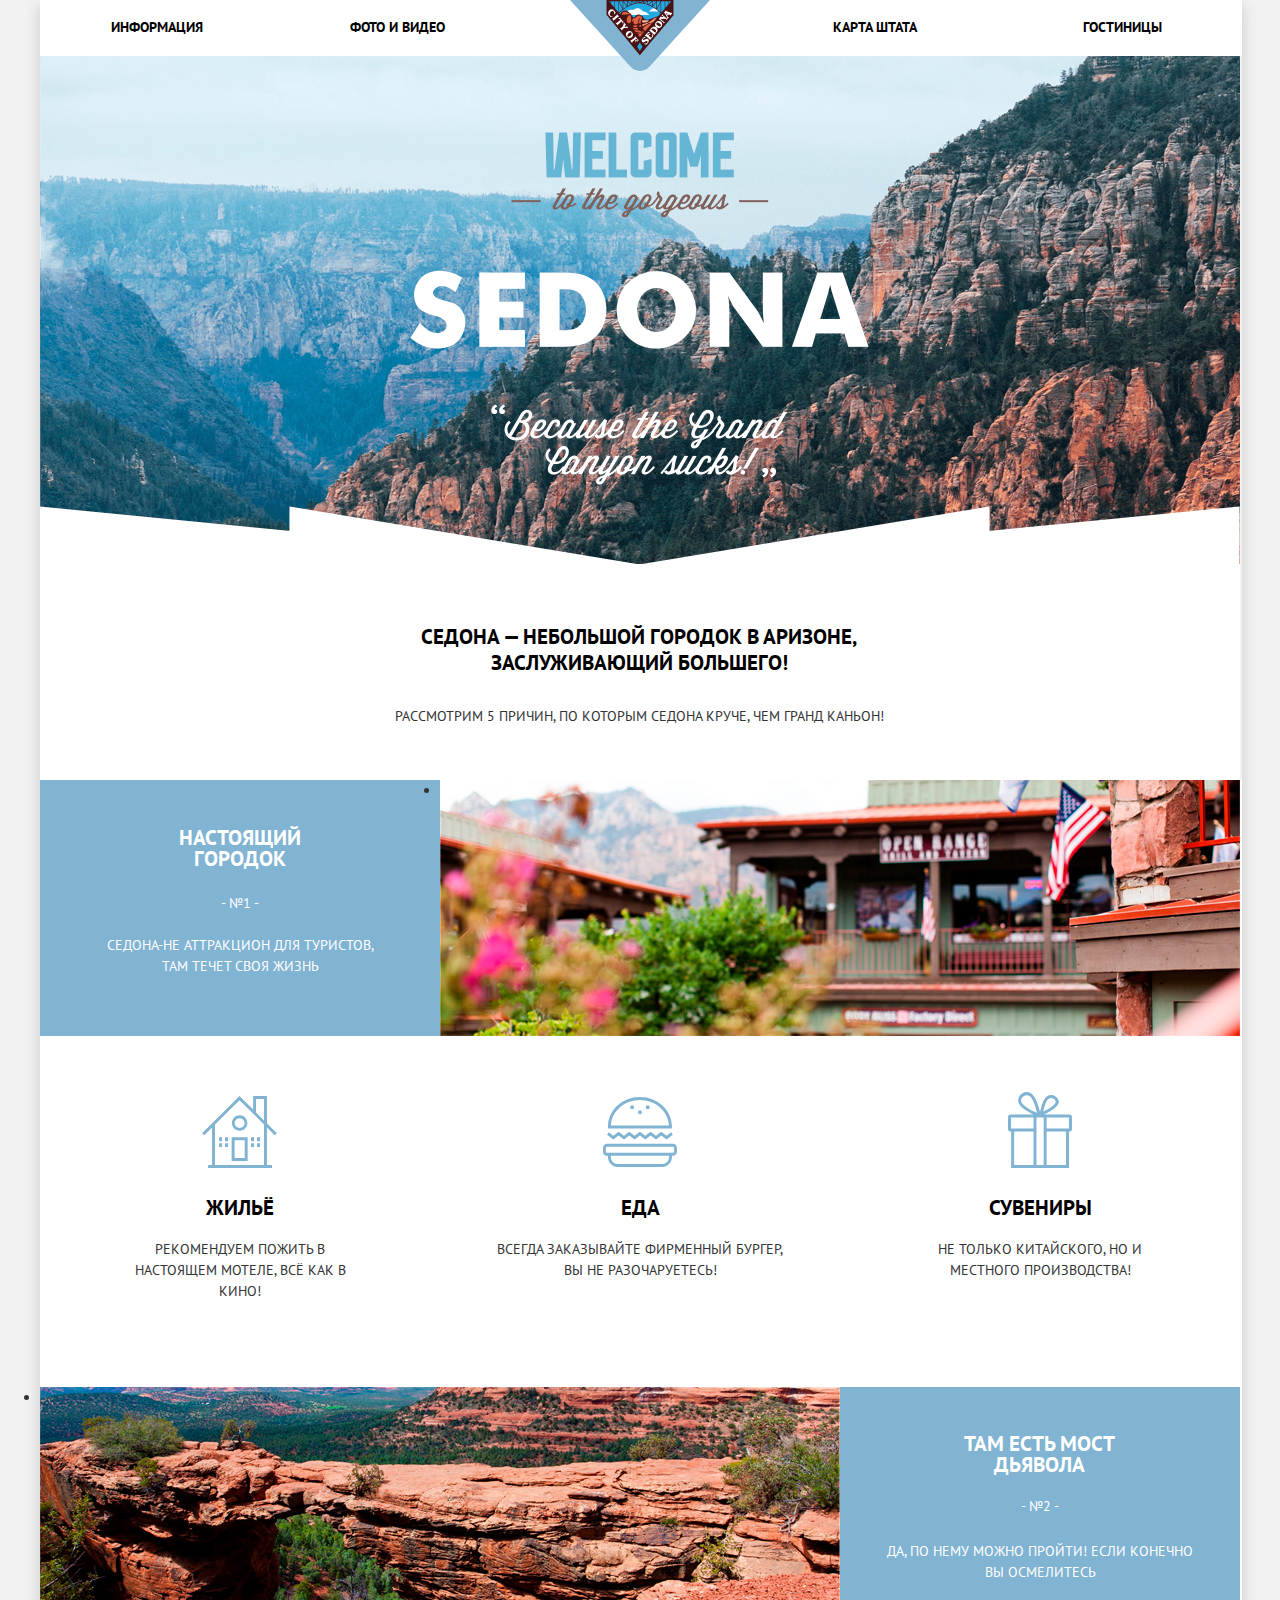
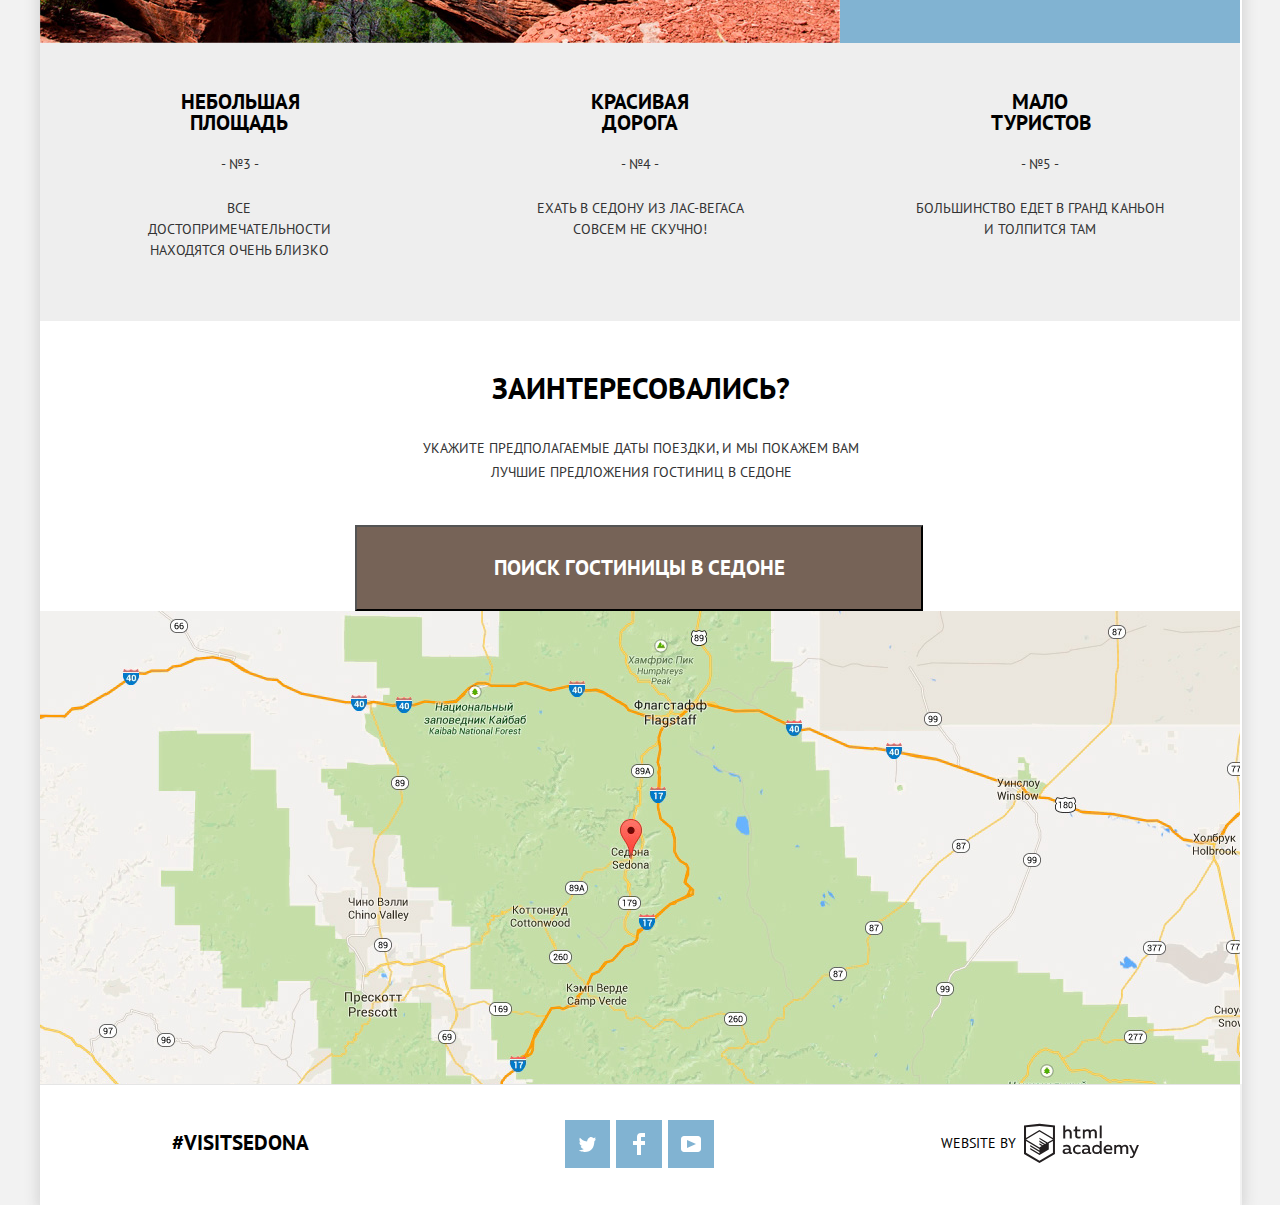
==== index.html @ 2009eec9 "подгонка в пиксель-перфект главной страницы" ====
<!DOCTYPE html>
<html lang="ru">
  <head>
    <meta charset="UTF-8">
	  <title>HTML Academy: Седона</title>
    <link href="https://fonts.googleapis.com/css?family=PT+Sans:400,700" rel="stylesheet">
    <link href="css/normalize.css" rel="stylesheet">
    <link rel="stylesheet" href="css/style.css">
  </head>
  <body>
  	<header class="main-header">
  		<nav class="main-navigation">
        <a class="main-header-logo" aria-label="Главная старница сайта Седона">
          <img src="img/logo-sedona.svg" width="100" height="100" alt="Логотип SITY OF SEDONA">
        </a>
        <ul class="site-navigation">
          <li><a class="info" href="#info" aria-label="Информация о Седоне">Информация</a></li>
          <li><a href="#media" aria-label="Фото и видео Седоны">Фото и видео</a></li>
          <li><a href="#map" aria-label="Карта штата Седона">Карта штата</a></li>
          <li><a href="#hotels" aria-label="Гостиницы Седоны">Гостиницы</a></li>
        </ul>
      </nav>
  	</header>
  	<main class="container">
  	  <div class="main-background"> 
      </div>
      <section class="features">
        <h1>Седона — небольшой городок в Аризоне, заслуживающий большего!</h1>
        <p>Рассмотрим 5 причин, по которым Седона круче, чем гранд каньон!</p>
      </section>
  	  <section class="main-features">
  	  	<ul class="features-list">
  	  		<li class="features-item background-blue">
  	  		  <h3 class="number1">Настоящий городок</h3>
  	  		  <span class="number">- №1 -</span>
  	  		  <p class="number1-p">Седона-не аттракцион для туристов, там течет своя жизнь</p>
  	  		</li>
          <li>
            <img class="background-sedona1" src="img/photo-sedona1.jpg" alt="Фото Седона-настоящий городок">
          </li>
          <li class="features-item recommendations icon1">
            <h3 class="recommendations-h1">Жильё</h3>
            <p>Рекомендуем пожить в настоящем мотеле, всё как в кино!</p> 
          </li>
          <li class="features-item recommendations icon2">
            <h3 class="recommendations-h2">Еда</h3>
            <p>Всегда заказывайте фирменный бургер, вы не разочаруетесь!</p> 
          </li>
          <li class="features-item recommendations icon3">
            <h3 class="recommendations-h3">Сувениры</h3>
            <p>Не только китайского, но и местного производства!</p> 
          </li>
          <li>
            <img class="background-sedona2" src="img/photo-sedona2.jpg" alt="Фото Седона-место дьявола">
          </li>
  	  		<li class="features-item background-blue">
  	  		  <h3 class="number2">Там есть мост дьявола</h3>
  	  		  <span class="number">- №2 -</span>
  	  		  <p class="number2-p">Да, по нему можно пройти! Если конечно вы осмелитесь</p>
  	  		</li>
  	  		<li class="features-item background-grey">
  	  		  <h3 class="number3">Небольшая площадь</h3>
  	  		  <span class="number">- №3 -</span>
  	  		  <p class="number3-p">Все достопримечательности находятся очень близко</p>
  	  		</li>
  	  		<li class="features-item background-grey">
  	  		  <h3 class="number4">Красивая дорога</h3>
  	  		  <span class="number">- №4 -</span>
  	  		  <p class="number4-p">Ехать в седону из Лас-Вегаса совсем не скучно!</p>
  	  		</li>
  	  		<li class="features-item background-grey">
  	  		  <h3 class="number5">Мало туристов</h3>
  	  		  <span class="number">- №5 -</span>
  	  		  <p class="number5-p">Большинство едет в Гранд Каньон и толпится там</p>
  	  	    </li>
  	    </ul>
  	  </section>
  	  <section class="hotel-search">
  	  	<h2 class="visually-hidden">Поиск отеля в Седоне</h2>
        <p class="interested">Заинтересовались?</p>
  	  	<p class="hotel-search-info">Укажите предполагаемые даты поездки,  и мы покажем вам лучшие предложения гостиниц в Седоне</p>
        <div class="map"></div>
  	  	<button class="main-search" type="button">Поиск гостиницы в Седоне</button>
        <form class="appointment-form" action="https://echo.htmlacademy.ru" method="post">
          <p class="appointment-item arrival-date">
            <label for="appointment-arrival-date">Дата заезда:</label>
            <input class="date" id="appointment-arrival-date" type="text" name="arrival-date" placeholder="24 апреля 2017">
            <button class="button-calendar" type="button" aria-label="Дата заезда"><img src="img/calendar.svg" alt="Календарь"></button>
          </p>
          <p class="appointment-item departure-date">
            <label for="appointment-departure-date">Дата выезда:</label> 
            <input class="date" id="appointment-departure-date" type="text" name="departure-date" placeholder="4 июля 2017">
            <button class="button-calendar" type="button" aria-label="Дата выезда"><img src="img/calendar.svg" alt="Календарь"></button>
          </p>
          <div class="abults-children">
            <p class="appointment-item">
              <label for="appointment-abults">Взрослые:</label>
              <button class="button-enlarge" type="button" aria-label="Уменьшть количество человек">-</button>
              <input class="people" id="appointment-abults" type="number" name="adults" value="2">
              <button class="button-reduce" type="button" aria-label="Увеличить количество человек">+</button>
            </p>
            <p class="appointment-item">
              <label for="appointment-children">Дети:</label>
              <button class="button-enlarge" type="button" aria-label="Уменьшть количество человек">-</button>
              <input class="people" id="appointment-children" type="number" name="children" value="0">
              <button class="button-reduce" type="button" aria-label="Увеличить количество человек">+</button>
            </p>
          </div> 
          <button class="button" type="submit" aria-label="Найти по выбранным критериям">Найти</button>
        </form>
  	  </section>
  	</main>
  	<footer class="main-footer">
  		<span class="hashtag">#visitSEDONA</span>
  			<ul class="footer-social">
  				<li>
            <a class="social-button social-tw" href="#tw" aria-label="Мы в твиттере">
              <span class="visually-hidden">twitter</span>
              <svg xmlns="http://www.w3.org/2000/svg" xmlns:xlink="http://www.w3.org/1999/xlink" width="17" height="15" viewBox="0 0 17 15"><path fill="#FFF" d="M10.95.144c1.685-.496 2.984.27 3.577 1.179.673-.231 1.331-.481 2.011-.708a2.345 2.345 0 0 1-.857 1.768c.685.17 1.304-.491 1.304-.491-.169 1-1.006 1.788-1.563 2.024-.231 6.75-3.175 11.217-10.077 11.082h-.446c-.41 0-4.164-.46-4.898-1.887 2.271.196 3.893-.422 4.693-1.177-.96-.3-2.679-.477-2.979-2.95.349.106.564.228 1.19.119C1.705 8.247.374 7.53.448 5.33c.285.328 1.067.536 1.34.472C1.085 5.561-.182 2.442.894.85c1.818 1.854 3.735 3.606 7.152 3.773C8.254 2.33 9.183.793 10.95.144z"/>
              </svg>
            </a>
          </li>
          <li>
            <a class="social-button social-fb" href="#fb" aria-label="Мы в фейсбуке">
              <span class="visually-hidden">facebook</span>
              <svg xmlns="http://www.w3.org/2000/svg" width="12" height="22" viewBox="0 0 12 22"><path fill="#FFF" d="M12 4V0H8a4 4 0 0 0-4 4v4H0v4h4v10h4V12h4V8H8V4h4z"/></svg>
            </a>
          </li>
          <li>
            <a class="social-button social-yt" href="#yt" aria-label="Мы на ютубе">
              <span class="visually-hidden">you tube</span>
              <svg xmlns="http://www.w3.org/2000/svg" xmlns:xlink="http://www.w3.org/1999/xlink" width="20" height="16" viewBox="0 0 20 16"><path fill="#FFF" d="M17 0H3C1.35 0 0 1.35 0 3v10c0 1.65 1.35 3 3 3h14c1.65 0 3-1.35 3-3V3c0-1.65-1.35-3-3-3zM6.027 11.998V4.002L15.014 8l-8.987 3.998z"/></svg>
            </a>
          </li>
  			</ul>
  		<p class="footer-copyright">
  			<span>Website by</span>
  			<a class="button" href="https://htmlacademy.ru" aria-label="Сайт htmlacademy">
  				<svg id="Layer_1" data-name="Layer 1" xmlns="http://www.w3.org/2000/svg" viewBox="0 0 108.08 36.85"><title>logo-htmlacademy-small1</title><path d="M44.61,26.88a2,2,0,0,0,.55-0.1v1.33a3.25,3.25,0,0,1-1.18.21,1.67,1.67,0,0,1-1.67-1,4.84,4.84,0,0,1-3.14,1.08c-1.51,0-2.91-.83-2.91-2.55,0-2.13,2-2.79,3.71-2.79a11.08,11.08,0,0,1,2.17.25v-0.3c0-1-.76-1.77-2.19-1.77a7.42,7.42,0,0,0-3,.64v-1.7a10.21,10.21,0,0,1,3.19-.55c2.36,0,3.81,1.12,3.81,3.65v3a0.54,0.54,0,0,0,.49.59h0.17Zm-6.44-1.13A1.35,1.35,0,0,0,39.63,27h0.11a3.39,3.39,0,0,0,2.41-1V24.58a9.72,9.72,0,0,0-1.81-.21c-1,0-2.16.33-2.16,1.38h0Zm12.36-6.11a5,5,0,0,1,2.57.64V22a4.08,4.08,0,0,0-2.3-.7,2.75,2.75,0,1,0,0,5.49,5,5,0,0,0,2.43-.64v1.71a6.27,6.27,0,0,1-2.76.57A4.21,4.21,0,0,1,46,24.51q0-.21,0-0.41a4.32,4.32,0,0,1,4.18-4.46h0.38Zm12.17,7.24a2,2,0,0,0,.55-0.1v1.33a3.25,3.25,0,0,1-1.18.21,1.67,1.67,0,0,1-1.67-1,4.84,4.84,0,0,1-3.14,1.08c-1.51,0-2.91-.83-2.91-2.55,0-2.13,2-2.79,3.71-2.79a11.08,11.08,0,0,1,2.17.25v-0.3c0-1-.76-1.77-2.19-1.77a7.42,7.42,0,0,0-3,.64v-1.7a10.21,10.21,0,0,1,3.19-.55c2.36,0,3.81,1.12,3.81,3.65v3a0.54,0.54,0,0,0,.49.59h0.17Zm-6.44-1.13A1.35,1.35,0,0,0,57.73,27h0.11a3.39,3.39,0,0,0,2.41-1V24.58a9.72,9.72,0,0,0-1.81-.21c-1.06,0-2.16.33-2.16,1.38h0ZM73,16V28.2H71.35V26.88a3.88,3.88,0,0,1-3.19,1.54,4.4,4.4,0,0,1,0-8.78,3.81,3.81,0,0,1,3,1.3V16H73Zm-4.53,5.22a2.76,2.76,0,1,0,0,5.52A2.86,2.86,0,0,0,71.15,25V23A2.91,2.91,0,0,0,68.49,21.27ZM79,19.64c3.31,0,4.46,2.68,3.92,5.09H76.7c0.21,1.5,1.67,2.11,3.19,2.11a6.11,6.11,0,0,0,2.64-.59v1.6a7.14,7.14,0,0,1-3,.57C77,28.42,74.78,27,74.78,24a4.18,4.18,0,0,1,4-4.39H79Zm0.09,1.54a2.28,2.28,0,0,0-2.44,2.1v0.06H81.3A2,2,0,0,0,79.13,21.18Zm5.73,7V19.87h1.65v1a3.81,3.81,0,0,1,2.78-1.27A2.86,2.86,0,0,1,91.89,21a4.12,4.12,0,0,1,2.91-1.33A3.06,3.06,0,0,1,98,23V28.2h-1.9V23.05a1.59,1.59,0,0,0-1.42-1.75H94.42a2.8,2.8,0,0,0-2.07,1.12V28.2h-1.9V23.05A1.59,1.59,0,0,0,89,21.31H88.8a3,3,0,0,0-2.21,1.29v5.63H84.86Zm21.31-8.33h1.9l-3.91,9.46c-0.9,2.17-2.09,2.86-3.35,2.86a4.76,4.76,0,0,1-1.1-.14V30.46a2.86,2.86,0,0,0,.85.12c0.9,0,1.58-.64,2.07-1.9l0.17-.42-4-8.4h2l2.86,6.29ZM38.73,1.46V6.22a3.81,3.81,0,0,1,2.7-1.14,3.25,3.25,0,0,1,3.44,3.4v5.15H43V8.72a1.81,1.81,0,0,0-1.61-2h-0.3a2.93,2.93,0,0,0-2.32,1.39v5.52h-1.9V1.46h1.9ZM49.94,2.31v3h3V6.91h-3v3.81c0,1.1.5,1.46,1.58,1.46a4.49,4.49,0,0,0,1.69-.33v1.6A6.8,6.8,0,0,1,51,13.8a2.55,2.55,0,0,1-2.86-2.74V6.89H46.58V5.26h1.5V2.74Zm5.4,11.31V5.28H57v1A3.81,3.81,0,0,1,59.77,5a2.86,2.86,0,0,1,2.6,1.33A4.12,4.12,0,0,1,65.28,5,3.06,3.06,0,0,1,68.44,8.4v5.21h-1.9V8.46a1.59,1.59,0,0,0-1.42-1.75H64.89a2.8,2.8,0,0,0-2.07,1.12v5.78h-1.9V8.46A1.59,1.59,0,0,0,59.5,6.71H59.27A3,3,0,0,0,57.06,8v5.63H55.34ZM71.17,1.45H73V13.6H71.17V1.45ZM14.71,0H14.55L0,1.54V28.21l14.55,8.66,14.55-8.66V1.54Zm12.5,27.1L14.55,34.64,1.9,27.12V16.18l12.59,7.5V25L5.86,19.9v1.31l8.68,5.21v1.39L5.87,22.65V24l8.68,5.21,8.75-5.24V18.31L27.2,16V27.12Zm0-12.53-3.48,2-1.6,1L14.51,13v1.31L21,18.23H21l-0.14.09-1,.54-5.37-3.2V17l4.24,2.52-1,.67-3.2-1.9v1.31l2.1,1.24L14.5,22.1,2,14.65,14.51,7.11Zm0-1.32L14.49,5.76,1.91,13.25v-10L14.56,1.92,27.21,3.25v10h0Z" transform="translate(0 -0.02)" fill="#231f20"/></svg>
  			</a>
  		</p>
  	</footer>
  </body>
</html>
---- css/style.css ----
body {
  width: 1202px;
  margin: 0;
  padding: 0;
  margin-left: 40px;
  margin-right: 40px;

  font-family: "PT Sans", Arial, serif;
  font-size: 14px;
  line-height: 21px;
  color: #333333;
  text-transform: uppercase;

  background-color: #f2f2f2;
  box-shadow: 0 5px 15px 0 rgba(50, 50, 50, 0.2);
}

a {
  text-decoration: none;
}

img {
  max-width: 100%;
  height: auto;
}

.visually-hidden:not(:focus):not(:active),
input[type="checkbox"].visually-hidden,
input[type="radio"].visually-hidden {
  position: absolute;

  width: 1px;
  height: 1px;
  margin: -1px;
  border: 0;
  padding: 0;

  white-space: nowrap;

  clip-path: inset(100%);
  clip: rect(0 0 0 0);
  overflow: hidden;
}

.main-navigation {
  position: relative;
  font-size: 14px;
  font-weight: bold;
  font-stretch: normal;
  text-align: center;
  line-height: 1.86;
  color: #000000;
  letter-spacing: inherit;

  background-color: #ffffff;
}

.site-navigation {
  min-height: 56px;

  list-style: none;
  display: flex;
  margin: 0;
}

.main-header-logo img{
  width: 140px;
  height: 71px;

  position: absolute;
  left: 530px;
}

.site-navigation a {
  width: 239px;
  min-height: 56px;

  color: #000000;
}

.site-navigation a:hover {
  color: #81b3d2;
}
.site-navigation a:focus {
  color: #766357;
}

.site-navigation a:active {
  color: rgba(0, 0, 0, 0.3);
}

.site-navigation li:first-child {
  padding-top: 14px;
  padding-right: 0;
  padding-left: 31px;
}

.site-navigation li:nth-child(2) {
  padding-top: 14px;
  padding-right: 0;
  padding-left: 147px;
}

.site-navigation li:nth-child(3) {
  padding-top: 14px;
  padding-right: ;
  padding-left: 388px;
}

.site-navigation li:last-child {
  padding-top: 14px;
  padding-right: ;
  padding-left: 166px;
}

.container
.main-background {
  width: 1201px;
  height: 724px;

  background-image: url(../img/main-background-photo.png);
  background-repeat: no-repeat;
  background-size: cover;
  background-position: -1px -56px;
  margin-top: 0;
}

.features {
  position: relative;
}

.features h1 {
  padding-left: 380px;
  padding-right: 380px;
  position: absolute;
  top: -170px;
  left: -4px;

  font-family: PT Sans;
  font-size: 21px;
  font-weight: bold;
  line-height: 1.24;
  letter-spacing: inherit;
  text-align: center;
  color: #000000;
}

.features p {
  padding-left: 355px;
  padding-right: 356px;
  position: absolute;
  top: -91px;

	font-family: PT Sans;
  font-size: 14px;
  line-height: 1.86;
  letter-spacing: inherit;
  text-align: center;
  color: #333333;
}

.main-features {
  padding-top: 0;
  background-color: #ffffff;
}

.features-list {
  display: flex;
  flex-wrap: wrap;
  padding: 0;
  margin-top: 0;
  margin-bottom: 0;
}

.features-list
.features-item {
  list-style: none;
  margin: 0;

  width: 400px;
  min-height: 246px;
}

.features-list 
.number1 {
  padding-top: 26px;
  padding-left: 138px;
  padding-right: 138px;
  padding-bottom: 3px;
}

.number1-p {
  padding-top: 7px; 
  padding-left: 55px;
  padding-right: 55px;
}

.features-list 
.number2 {
  padding-top: 25px;
  padding-left: 124px;
  padding-right: 125px;
}

.background-grey h3 {
  margin-top: 0;
  padding-top: 48px;
}

.background-grey
.number3 {
  padding-left: 141px;
  padding-right: 143px;
}

.background-grey
.number4 {
  padding-left: 151px;
  padding-right: 151px;
}

.background-grey
.number5 {
  padding-left: 151px;
  padding-right: 151px;
}

.background-grey p {
  padding-bottom: 60px;
  margin-bottom: 0;
}

.number2-p {
  padding-top: 10px;
  padding-left: 45px;
  padding-right: 45px;
}

.number3-p {
  padding-top: 9px;
  padding-left: 95px;
  padding-right: 97px;
}

.number4-p {
  padding-top: 9px;
  padding-left: 69px;
  padding-right: 69px;
}

.number5-p {
  padding-top: 9px;
  padding-left: 75px;
  padding-right: 75px;
}

.features-list
.background-blue {
  background-color: #81b3d2;
}

.features-list
.background-blue h3 {
  font-family: PT Sans;
  font-size: 21px;
  font-weight: bold;
  line-height: 21px;
  text-align: center;
  color: #ffffff;
}

.features-list
.background-blue {
  font-family: PT Sans;
  font-size: 14px;
  font-weight: normal;
  line-height: 21px;
  text-align: center;
  color: #ffffff;
}

.background-sedona1 {
  width: 800px;
  height: 256px;

  display: block;
}

.background-sedona2 {
  width: 800px;
  height: 256px;

  display: block;
}

.icon1 p {
  padding-right: 73px;
  padding-left: 73px;
  padding-bottom: 71px;
}

.icon2 p {
  padding-right: 50px;
  padding-left: 50px;
}

.icon3 p {
  padding-right: 64px;
  padding-left: 64px;
}

.icon1 h3::before {
  width: 75px;
  height: 72px;
  margin-left: 162px;
  margin-bottom: 29px; 
  margin-top: 60px; 

  content: "";
  background-image: url(../img/icon-1.svg);
  background-size: 75px 72px;
  background-repeat: no-repeat;
  display: block; 
}

.icon2 h3::before {
  width: 74px;
  height: 70px;
  margin-left: 163px;
  margin-bottom: 30px;
  margin-top: 61px;
  
  content: "";
  background-image: url(../img/icon-3.svg);
  background-size: 74px 70px;
  background-repeat: no-repeat;
  display: block;
}

.icon3 h3::before {
  width: 64px;
  height: 76px;
  margin-left: 168px;
  margin-bottom: 29px;
  margin-top: 56px;
  
  content: "";
  background-image: url(../img/icon-2.svg);
  background-size: 64px 76px;
  background-repeat: no-repeat;
  display: block; 
}

.features-item h3 {
  font-family: PT Sans;
  font-size: 21px;
  font-weight: bold;
  line-height: 21px;
  text-align: center;
  color: #000000;
}

.features-item {
  font-family: PT Sans;
  font-size: 14px;
  font-weight: normal;
  line-height: 21px;
  text-align: center;
  color: #333333;
}

.features-list
.background-grey {
  background-color: #eeeeee;
}

.interested {
  margin-top: 0;
  padding-top: 49px;
}

.hotel-search-info {
  margin-top: 0;
  padding-bottom: 113px;
  padding-left: 383px;
  padding-right: 383px;
}

.map {
  background-image: url(../img/map.jpg);
  width: 1200px;
  height: 473px; 
}

.hotel-search 
.interested {
  font-family: PT Sans;
  font-size: 30px;
  font-weight: bold;
  line-height: 36px;
  text-align: center;
  color: #000000;
}

.hotel-search 
.hotel-search-info {
  font-family: PT Sans;
  font-size: 14px;
  font-weight: normal;
  line-height: 24px;
  text-align: center;
  color: #333333;
}

.hotel-search 
.main-search {
  width: 568px;
  min-height: 86px;
  position: absolute;
  left: 315px;
  bottom: 473px;
  
  font-family: PT Sans;
  font-size: 21px;
  font-weight: bold;
  line-height: 26px;
  text-align: center;
  text-transform: uppercase;
  color: #ffffff;
  background-color: #766357;
}

.hotel-search 
.main-search:hover {
  background-color: #604e43;
}

.hotel-search 
.main-search:focus {
  background-color: #503e33;
  color: rgba(255, 255, 255, 0.3);
}

.hotel-search {
  text-align: center;
  position: relative;
  
  background-color: #ffffff;
}

.appointment-form {
  display: none;
  position: absolute;
  left: 315px;
  bottom: 72px;

  width: 568px;
  min-height: 395px;
  background: #ffffff;
}

.hotel-search
.appointment-item {
  font-family: PT Sans;
  font-size: 14px;
  font-weight: bold;
  line-height: 26px;
  text-align: center;
  color: #000000;
}

.appointment-item 
.date {
  width: 346px;
  min-height: 38px;
  
  background-color: #f2f2f2;
}

.arrival-date {
  padding-top: 55px;
}

.departure-date {
  padding-top: 29px;
}

.appointment-item 
.date:hover {
  background-color: #ebebeb;
}

.appointment-item 
.date:focus {
  background-color: #ffffff;
  border: solid 2px #e5e5e5;
}

.button-calendar img {
  color: #cacaca;
}

.appointment-item 
.button-calendar img:active {
  color: #81b3d2;
}

.appointment-item 
.button-calendar img:hover {
  color: #000000;
}

.appointment-item 
.people {
  width: 38px;
  min-height: 38px;
  background-color: #f2f2f2;
}

.abults-children {
  display: flex;
  justify-content: space-around;
}

.appointment-item 
.button-reduce {
  width: 38px;
  min-height: 38px;
  background-color: #f2f2f2;
}

.appointment-item 
.button-enlarge {
  width: 38px;
  min-height: 38px;
  background-color: #f2f2f2;
}

.hotel-search
.button {
  width: 458px;
  height: 58px;
  margin-left: 55px;
  margin-bottom: 55px;
  margin-right: 55px;
  
  font-family: PT Sans;
  font-size: 21px;
  font-weight: bold;
  line-height: 26px;
  text-align: center;
  color: #ffffff;
  
  background-color: #81b3d2;
}

.hotel-search 
.button:hover {
  background-color: #669ec0;
}

.hotel-search 
.button:active {
  background-color: #5496bd;
  color: rgba(255, 255, 255, 0.3);
}

.main-footer {
  width: 1200px;
  min-height: 120px;

  background-color: #ffffff;

  display: flex;
  justify-content: space-around;
  align-items: center;

  /* временный */
  border-top: 1px solid rgba(0, 0, 0, 0.1);
}

.main-footer
.hashtag {
  font-family: PT Sans;
  font-size: 21px;
  font-weight: bold;
  line-height: 26px;
  text-align: center;
  color: #000000;
  margin-left: 16px;
  margin-top: -4px;
}

.footer-social {
  list-style: none;
  display: flex;
  flex-wrap: wrap;
  align-items: center;
  justify-content: center;
}

.footer-social 
.social-button {
  margin-top: -2px;
  display: block;
  vertical-align: middle;
  text-align: center;
}

.social-button:hover {
  background-color: #669ec0;
}

.social-button:focus {
  background-color: #5496bd;
}

.social-button:focus path {
  opacity: 0.3;
}

.social-tw {
  padding: 17px 14px 10px 14px;
  margin-left: -15px;

  background-color: #81b3d2;
  color: #ffffff;
}

.social-fb {
  padding: 13px 17px 7px 17px;

  background-color: #81b3d2;
  color: #ffffff;
  margin-left: 6px;
  margin-right: 6px;
}

.social-yt {
  padding: 16px 13px 10px 13px;

  background-color: #81b3d2;
  color: #ffffff;
}

.footer-copyright span {
  font-family: PT Sans;
  font-size: 14px;
  font-weight: normal;
  line-height: 26px;
  text-align: center;
  color: #000000;
  position: relative;
  top: -16px;
  right: 4px;
}

.footer-copyright svg {
  width: 115px;
  height: 41px;
  margin-top: 5px;
  margin-right: -15px;
}

.footer-copyright svg:hover path {
  fill: #81b3d2;
}

.footer-copyright svg:active path {
  fill: #bdbbbc;
}

.hotel-choice {
  background-image: url(../img/catalog-background.png);
  background-repeat: no-repeat;
}

.filter {
  display: flex;
}

.infrastructure {
  margin-left: 72px;
  margin-bottom: 31px;
}

.type-hotels {
  margin-left: 75px;
  margin-bottom: 31px;
}

.price-form {
  margin-left: 380px;
  padding: 0;
}

.filter-option {
  padding-bottom: 36px;
}

.filter-range {
  width: 330px;
  margin: 50px auto; /* для демо */

  color: #ffffff;
  text-transform: uppercase;
}

.filter-range-title {
  margin-bottom: 9px;

  font-weight: 600;
  font-size: 16px;
  line-height: 21px;
}

.price-controls {
  position: relative;
  
  height: 36px;
  margin-bottom: 20px;

  font-size: 0;

  border: 2px solid #ffffff;
  border-radius: 2px;
}

.price-controls::after {
  content: "";
  position: absolute;
  top: 50%;
  left: 50%;

  width: 2px;
  height: 22px;

  background: #ffffff;
  transform: translate(-50%, -50%);
}

.price-controls label {
  display: inline-block;

  font-size: 14px;
  line-height: 38px;
  vertical-align: top;

  cursor: pointer;
}

.price-controls .min-price,
.price-controls .max-price {
  width: 90px;
  padding-left: 65px;
}

.price-controls input {
  width: 50px;
  margin: 0;

  color: inherit;
  font: inherit;

  background: none;
  border: none;
}

.range-controls {
  position: relative;

  margin-bottom: 32px;
}

.range-controls .scale {
  height: 2px;

  background: rgba(255, 255, 255, 0.3);
}

.range-controls .bar {
  width: 80%;
  height: 2px;

  background: #ffffff;
}

.range-toggle {
  position: absolute;
  top: -9px;

  width: 4px;
  height: 4px;

  background: #ababab;
  border: 8px solid #ffffff;
  border-radius: 50%;
  box-shadow: 0 2px 1px 0 rgba(0, 1, 1, 0.2);
  cursor: pointer;
}

.range-toggle:hover {
  background: #1c4f80;
}

.range-toggle-min {
  left: 0;
}

.range-toggle-max {
  left: 80%;
}

.btn-transparent {
  display: block;
  margin: 0 auto;
  padding: 6px 35px;

  font-size: 14px;
  line-height: 20px;
  color: #ffffff;
  text-transform: uppercase;

  background: transparent;
  border: 2px solid #ffffff;
  border-radius: 2px;
  cursor: pointer;
}

.btn-transparent:hover {
  color: #000000;

  background: #ffffff;
}

.filter fieldset {
   border:0 none;
}

.hotel-choice ul {
  list-style: none;
  margin-left: 72px; 
  margin-top: 0; 
  padding: 0;
}

.type-hotels-ul li {
  margin-left: 40px;
}

.apartments {
  padding-bottom: 0;
}

.filter-Wi-Fi {
 padding-bottom: 0; 
}

.filter legend {
  font-family: PT Sans;
  font-size: 16px;
  font-weight: bold;
  line-height: 21px;
  text-align: left;
  color: #ffffff;
  padding-top: 31px;
}

.filter label {
  font-family: PT Sans;
  font-size: 14px;
  font-weight: normal;
  line-height: 21px;
  text-align: left;
  color: #ffffff;
}

.price label {
  font-family: PT Sans;
  font-size: 14px;
  font-weight: normal;
  line-height: 21px;
  text-align: center;
  color: #ffffff;
}

.hotel-choice
.price-border {
  width: 314px;
  min-height: 32px;
  border: solid 2px #ffffff;
}

.price-border input{
  background-color: transparent;
  border:0 none;
  width: 100px;
}

.hotels-sorting {
  display: flex;
}

.hotels-sorting
.found {
  font-family: PT Sans;
  font-size: 21px;
  font-weight: bold;
  line-height: 26px;
  text-align: left;
  color: #000000;
}

.hotels-sorting span {
  font-family: PT Sans;
  font-size: 10.5px;
  font-weight: normal;
  line-height: 17.5px;
  text-align: left;
  color: #000000;
}

.sorting-item {
  margin-top: 23px;
  margin-left: 33px;
  margin-right: 0;
}

.down-up {
  margin-left: 504px;
  margin-top: 40px;
}

.top-down {
  margin-left: 12px;
  margin-top: 40px;
}

.visually-hidden {
  margin: 0;
}

.hotels-sorting ul {
  list-style: none;
}

.found {
  margin-top: 31px;
  margin-left: 72px;
  margin-bottom: 33px; 
  margin-right: 0;
}

.sorting {
  margin-top: 41px;
  margin-left: 49px;
  margin-bottom: 37px;
}

.hotels-list {
  padding-left: 0;
}

.hotels-item {
  display: flex;
  padding-top: 30px;
  
  /* временный */
  border-top: 1px solid rgba(0, 0, 0, 0.1);
}

.hotels-item img {
  margin-left: 72px;
}
 
.sorting-list {
  display: flex;
}

.sorting-list a {
  font-family: PT Sans;
  font-size: 10.5px;
  font-weight: normal;
  line-height: 17.5px;
  text-align: left;
  color: rgba(0, 0, 0, 0.3);
}

.sorting-list a:hover {
  color: #81b3d2;
}

.sorting-list a:active {
  color: #000000;
}

.button-sort path {
  width: 11px;
  height: 10px;
  fill: #cacaca;
}

.button-sort:hover path {
  fill: #000000;
}

.button-sort:active path {
  fill: #81b3d2;
}

.button-sort:focus path {
  fill: #81b3d2;
}

.hotels-list img {
  width: 135px;
  height: 90px;
}

.hotels-list h3 {
  font-family: PT Sans;
  font-size: 21px;
  font-weight: bold;
  line-height: 26px;
  text-align: left;
  color: #000000;
}

.hotels-list h3:hover {
  color: #81b3d2;
}

.hotels-list h3:active {
  color: rgba(0, 0, 0, 0.3);
}

.hotels-list span {
  font-family: PT Sans;
  font-size: 14px;
  font-weight: normal;
  line-height: 21px;
  text-align: left;
  color: #333333;
}


.description
.more-info {
  width: 110px;
  min-height: 27px;
  display: block;
  vertical-align: middle;
  text-align: center;
  margin-top: 18px;
  margin-left: 30px; 
  margin-bottom: 30px;

  color: #ffffff;
  background-color: #81b3d2;
}

.description h3 {
  margin-top: 0;
  margin-left: 30px;
  margin-bottom: 0px; 
}

.type-building {
  padding-left: 30px;
  padding-top: 17px;
}

.description
.price1 {
  padding-left: 39px;
}

.description
.price2 {
  padding-left: 64px;
}

.description
.price3 {
  padding-left: 21px;
}

.hotels ul {
  list-style: none;
}

.more-info:hover {
  background-color: #669ec0;
}

.more-info:active {
  background-color: #5496bd;
  color: rgba(255, 255, 255, 0.3);
}

.description a {
  width: 142px;
  min-height: 27px;
}

.description
.book-it {
  background-color: #766357;
  color: #ffffff;
  font-size: 14px;
  line-height: 21px;
  font-weight: bold;
  display: block;
  display: block;
  text-align: center;
  margin-left: 146px;
  margin-top: -57px;
  margin-bottom: 30px;
}

.book-it:hover {
  background-color: #604e43;
}

.book-it:active {
  background-color: #503e33;
  color: rgba(255, 255, 255, 0.3);
}

.rating
.assessment {
  width: 110px;
  min-height: 27px;
  display: block;
  margin-top: 27px;
  margin-left: 522px;
  
  background-color: #f2f2f2;
  color: #666666;
  font-size: 14px;
  text-align: center;
  line-height: 21px;
  font-weight: normal;

}

.rating
.star {
  width: 18px;
  height: 17px;
  background-image: url(../img/star.svg);
}

.star1 {
  padding-right: 72px;
  margin-left: 542px;
}

.star2 {
  padding-right: 54px;
  margin-left: 558px;
}

.star3 {
  padding-right: 35px;
  margin-left: 572px;
}
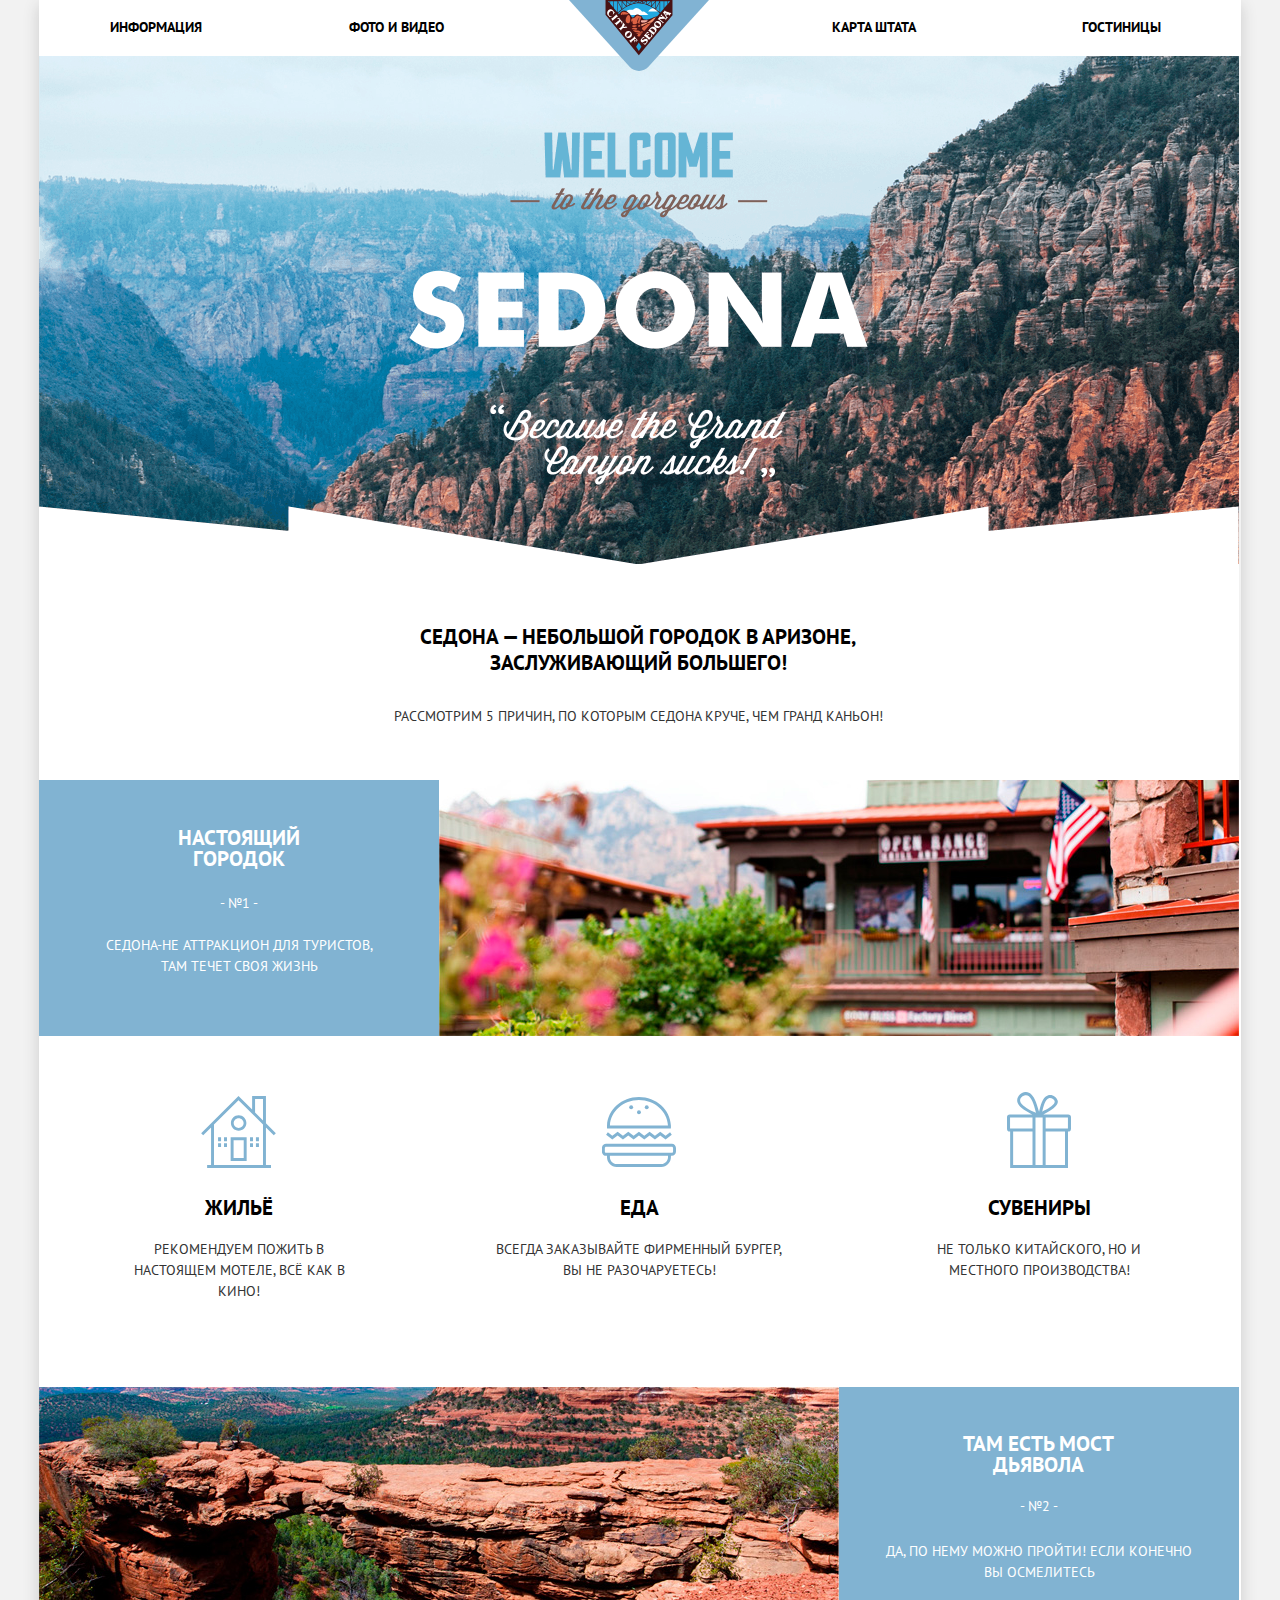
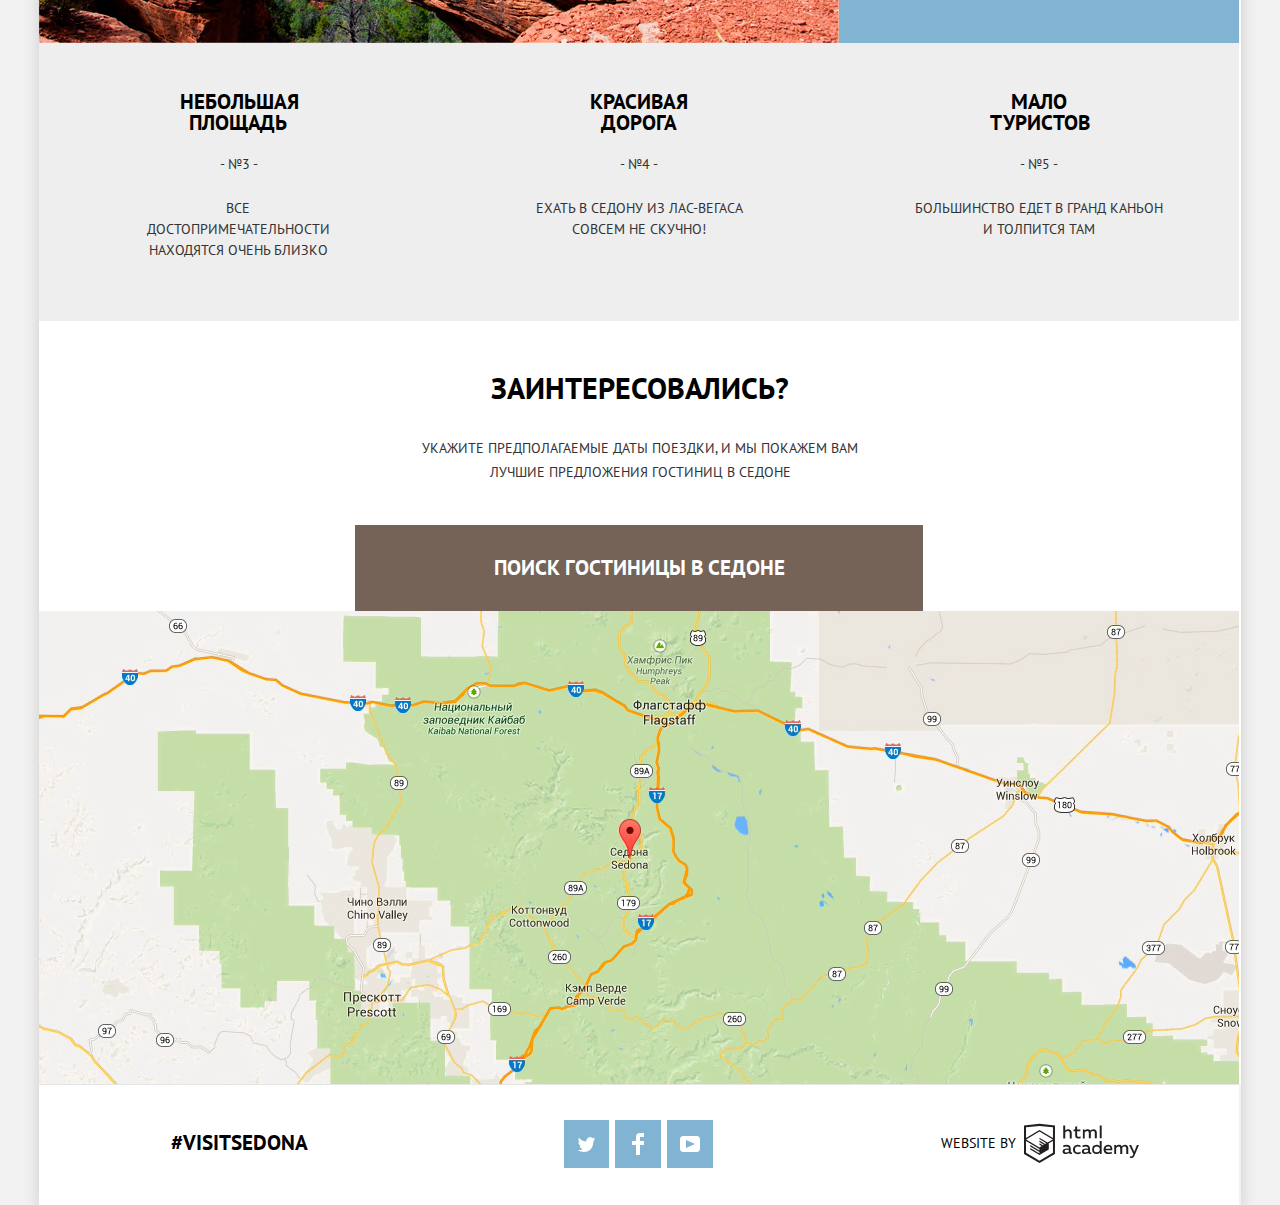
==== commit fc01ff82: "подгонка в пиксель-перфекте каталога" ====
--- a/index.html
+++ b/index.html
@@ -85,21 +85,31 @@
           <p class="appointment-item arrival-date">
             <label for="appointment-arrival-date">Дата заезда:</label>
             <input class="date" id="appointment-arrival-date" type="text" name="arrival-date" placeholder="24 апреля 2017">
-            <button class="button-calendar" type="button" aria-label="Дата заезда"><img src="img/calendar.svg" alt="Календарь"></button>
+            <button class="button-calendar" type="button" aria-label="Дата заезда">
+              <svg class="button-calendar1" xmlns="http://www.w3.org/2000/svg" width="21" height="22" viewBox="0 0 21 22">
+                <path d="M19.251 2.025h-2.845V.648c0-.381-.294-.689-.656-.689-.363 0-.656.308-.656.689v1.377h-3.938V.648c0-.381-.294-.689-.655-.689-.363 0-.657.308-.657.689v1.377H5.906V.648c0-.381-.294-.689-.656-.689-.363 0-.657.308-.657.689v1.377H1.75C.784 2.025 0 2.847 0 3.862v16.302C0 21.179.784 22 1.75 22h17.501c.966 0 1.749-.821 1.749-1.836V3.862c0-1.015-.783-1.837-1.749-1.837zm.437 18.139a.448.448 0 0 1-.437.459H1.75a.45.45 0 0 1-.438-.459V3.862a.45.45 0 0 1 .438-.459h2.844v1.378c0 .381.294.689.657.689.362 0 .656-.308.656-.689V3.403h3.938v1.378c0 .381.294.689.657.689.361 0 .655-.308.655-.689V3.403h3.938v1.378c0 .381.293.689.656.689.362 0 .656-.308.656-.689V3.403h2.845c.241 0 .437.206.437.459v16.302z"/>
+                <path d="M4.594 8.225h2.625v2.066H4.594zM4.594 11.668h2.625v2.067H4.594zM4.594 15.112h2.625v2.066H4.594zM9.188 15.112h2.625v2.066H9.188zM9.188 11.668h2.625v2.067H9.188zM9.188 8.225h2.625v2.066H9.188zM13.781 15.112h2.625v2.066h-2.625zM13.781 11.668h2.625v2.067h-2.625zM13.781 8.225h2.625v2.066h-2.625z"/>
+              </svg>
+            </button>
           </p>
           <p class="appointment-item departure-date">
             <label for="appointment-departure-date">Дата выезда:</label> 
             <input class="date" id="appointment-departure-date" type="text" name="departure-date" placeholder="4 июля 2017">
-            <button class="button-calendar" type="button" aria-label="Дата выезда"><img src="img/calendar.svg" alt="Календарь"></button>
+            <button class="button-calendar" type="button" aria-label="Дата выезда">
+              <svg class="button-calendar2" xmlns="http://www.w3.org/2000/svg" width="21" height="22" viewBox="0 0 21 22">
+                <path d="M19.251 2.025h-2.845V.648c0-.381-.294-.689-.656-.689-.363 0-.656.308-.656.689v1.377h-3.938V.648c0-.381-.294-.689-.655-.689-.363 0-.657.308-.657.689v1.377H5.906V.648c0-.381-.294-.689-.656-.689-.363 0-.657.308-.657.689v1.377H1.75C.784 2.025 0 2.847 0 3.862v16.302C0 21.179.784 22 1.75 22h17.501c.966 0 1.749-.821 1.749-1.836V3.862c0-1.015-.783-1.837-1.749-1.837zm.437 18.139a.448.448 0 0 1-.437.459H1.75a.45.45 0 0 1-.438-.459V3.862a.45.45 0 0 1 .438-.459h2.844v1.378c0 .381.294.689.657.689.362 0 .656-.308.656-.689V3.403h3.938v1.378c0 .381.294.689.657.689.361 0 .655-.308.655-.689V3.403h3.938v1.378c0 .381.293.689.656.689.362 0 .656-.308.656-.689V3.403h2.845c.241 0 .437.206.437.459v16.302z"/>
+                <path d="M4.594 8.225h2.625v2.066H4.594zM4.594 11.668h2.625v2.067H4.594zM4.594 15.112h2.625v2.066H4.594zM9.188 15.112h2.625v2.066H9.188zM9.188 11.668h2.625v2.067H9.188zM9.188 8.225h2.625v2.066H9.188zM13.781 15.112h2.625v2.066h-2.625zM13.781 11.668h2.625v2.067h-2.625zM13.781 8.225h2.625v2.066h-2.625z"/>
+              </svg>
+            </button>
           </p>
           <div class="abults-children">
-            <p class="appointment-item">
+            <p class="appointment-item appointment-abults">
               <label for="appointment-abults">Взрослые:</label>
               <button class="button-enlarge" type="button" aria-label="Уменьшть количество человек">-</button>
               <input class="people" id="appointment-abults" type="number" name="adults" value="2">
               <button class="button-reduce" type="button" aria-label="Увеличить количество человек">+</button>
             </p>
-            <p class="appointment-item">
+            <p class="appointment-item appointment-children">
               <label for="appointment-children">Дети:</label>
               <button class="button-enlarge" type="button" aria-label="Уменьшть количество человек">-</button>
               <input class="people" id="appointment-children" type="number" name="children" value="0">
--- a/css/style.css
+++ b/css/style.css
@@ -10,6 +10,7 @@
   line-height: 21px;
   color: #333333;
   text-transform: uppercase;
+  margin: 0 auto;
 
   background-color: #f2f2f2;
   box-shadow: 0 5px 15px 0 rgba(50, 50, 50, 0.2);
@@ -167,6 +168,7 @@
 .features-list {
   display: flex;
   flex-wrap: wrap;
+  list-style: none;
   padding: 0;
   margin-top: 0;
   margin-bottom: 0;
@@ -417,7 +419,7 @@
   width: 568px;
   min-height: 86px;
   position: absolute;
-  left: 315px;
+  left: 316px;
   bottom: 473px;
   
   font-family: PT Sans;
@@ -426,6 +428,7 @@
   line-height: 26px;
   text-align: center;
   text-transform: uppercase;
+  border: 0;
   color: #ffffff;
   background-color: #766357;
 }
@@ -449,14 +452,15 @@
 }
 
 .appointment-form {
-  display: none;
+  display: none; 
   position: absolute;
-  left: 315px;
-  bottom: 72px;
+  left: 316px;
+  bottom: 78px;
 
   width: 568px;
   min-height: 395px;
   background: #ffffff;
+  box-shadow: 0 7px 15px 0 rgba(50, 50, 50, 0.2);
 }
 
 .hotel-search
@@ -471,18 +475,29 @@
 
 .appointment-item 
 .date {
-  width: 346px;
+  width: 336px;
   min-height: 38px;
+  border: none;
+  margin-left: 40px;
+  padding-left: 12px;
+
+  font-family: PT Sans;
+  font-size: 14px;
+  font-weight: bold;
+  line-height: 26px;
+  text-align: left;
+  text-transform: uppercase;
+  color: #000000;
   
   background-color: #f2f2f2;
 }
 
 .arrival-date {
-  padding-top: 55px;
+  padding-top: 40px;
 }
 
 .departure-date {
-  padding-top: 29px;
+  padding-top: 13px;
 }
 
 .appointment-item 
@@ -496,18 +511,36 @@
   border: solid 2px #e5e5e5;
 }
 
-.button-calendar img {
-  color: #cacaca;
-}
-
-.appointment-item 
-.button-calendar img:active {
-  color: #81b3d2;
-}
-
-.appointment-item 
-.button-calendar img:hover {
-  color: #000000;
+.button-calendar {
+  font-size: 0;
+  border: 0;
+  background: #ffffff;
+}
+
+.button-calendar1 {
+  top: 63px;
+  left: 484px;
+}
+
+.button-calendar2 {
+  top: 130px;
+  left: 484px;
+}
+
+.button-calendar svg {
+  position: absolute;
+}
+
+.button-calendar path {
+  fill: #a9a9a9;
+}
+ 
+.button-calendar svg:active path {
+  fill: #81b3d2;
+}
+ 
+.button-calendar svg:hover path {
+  fill: #000000;
 }
 
 .appointment-item 
@@ -515,25 +548,57 @@
   width: 38px;
   min-height: 38px;
   background-color: #f2f2f2;
+  border: none;
+  text-align: center;
 }
 
 .abults-children {
   display: flex;
-  justify-content: space-around;
+  
+  margin-bottom: 39px;
 }
 
 .appointment-item 
 .button-reduce {
   width: 38px;
-  min-height: 38px;
+  min-height: 38px; 
+  padding-right: 0;
+  padding-left: 0;
+
   background-color: #f2f2f2;
+  border: none;
+  text-align: center;
 }
 
 .appointment-item 
 .button-enlarge {
   width: 38px;
   min-height: 38px;
+  padding-right: 0;
+  padding-left: 0;
+  
   background-color: #f2f2f2;
+  border: none;
+  text-align: center;
+}
+
+.appointment-abults label {
+  margin-left: 55px;
+  margin-right: 0;
+}
+
+.appointment-abults
+.button-enlarge {
+  margin-left: 37px;
+}
+
+.appointment-children label {
+  margin-left: 46px;
+}
+
+.appointment-children 
+.button-enlarge {
+  margin-left: 23px;
 }
 
 .hotel-search
@@ -549,7 +614,9 @@
   font-weight: bold;
   line-height: 26px;
   text-align: center;
-  color: #ffffff;
+  text-transform: uppercase;
+  color: #ffffff;
+  border: 0;
   
   background-color: #81b3d2;
 }
@@ -575,7 +642,6 @@
   justify-content: space-around;
   align-items: center;
 
-  /* временный */
   border-top: 1px solid rgba(0, 0, 0, 0.1);
 }
 
@@ -659,7 +725,7 @@
   width: 115px;
   height: 41px;
   margin-top: 5px;
-  margin-right: -15px;
+  margin-right: -16px;
 }
 
 .footer-copyright svg:hover path {
@@ -680,27 +746,27 @@
 }
 
 .infrastructure {
-  margin-left: 72px;
+  margin-left: 59px;
+  margin-bottom: 20px;
+}
+
+.type-hotels {
+  margin-left: 94px;
   margin-bottom: 31px;
 }
 
-.type-hotels {
-  margin-left: 75px;
-  margin-bottom: 31px;
-}
-
 .price-form {
-  margin-left: 380px;
+  margin-left: 335px;
   padding: 0;
+  padding-top: 27px;
 }
 
 .filter-option {
-  padding-bottom: 36px;
+  padding-bottom: 26px;
 }
 
 .filter-range {
-  width: 330px;
-  margin: 50px auto; /* для демо */
+  width: 317px;
 
   color: #ffffff;
   text-transform: uppercase;
@@ -717,7 +783,7 @@
 .price-controls {
   position: relative;
   
-  height: 36px;
+  min-height: 32px;
   margin-bottom: 20px;
 
   font-size: 0;
@@ -749,10 +815,14 @@
   cursor: pointer;
 }
 
-.price-controls .min-price,
+.price-controls .min-price {
+  padding-left: 65px;
+  margin-top: 5px;
+}
+
 .price-controls .max-price {
-  width: 90px;
-  padding-left: 65px;
+  margin-top: 5px;
+  padding-left: 75px;
 }
 
 .price-controls input {
@@ -811,9 +881,10 @@
   left: 80%;
 }
 
-.btn-transparent {
+.button-transparent {
   display: block;
   margin: 0 auto;
+  margin-left: 83px;
   padding: 6px 35px;
 
   font-size: 14px;
@@ -839,21 +910,30 @@
 
 .hotel-choice ul {
   list-style: none;
-  margin-left: 72px; 
+   
   margin-top: 0; 
   padding: 0;
-}
-
-.type-hotels-ul li {
-  margin-left: 40px;
+  padding-left: 99px;
+}
+
+.type-hotels-li {
+  margin-top: -11px;
+  margin-left: 37px;
+}
+
+.type-hotels-motel {
+  margin-top: -1px;
+  padding-left: 37px;
 }
 
 .apartments {
-  padding-bottom: 0;
+  padding-bottom: 7px;
+  padding-left: 37px;
 }
 
 .filter-Wi-Fi {
- padding-bottom: 0; 
+  margin-top: -1px;
+  padding-bottom: 0; 
 }
 
 .filter legend {
@@ -863,7 +943,7 @@
   line-height: 21px;
   text-align: left;
   color: #ffffff;
-  padding-top: 31px;
+  padding-top: 27px;
 }
 
 .filter label {
@@ -899,6 +979,8 @@
 
 .hotels-sorting {
   display: flex;
+
+  background-color: #ffffff;
 }
 
 .hotels-sorting
@@ -911,9 +993,13 @@
   color: #000000;
 }
 
-.hotels-sorting span {
-  font-family: PT Sans;
-  font-size: 10.5px;
+.sorting {
+  margin-top: 36px;
+  margin-left: 48px;
+  margin-right: 1px; 
+
+  font-family: PT Sans;
+  font-size: 12px;
   font-weight: normal;
   line-height: 17.5px;
   text-align: left;
@@ -921,19 +1007,19 @@
 }
 
 .sorting-item {
-  margin-top: 23px;
-  margin-left: 33px;
-  margin-right: 0;
+  margin-top: 20px;
+  margin-left: -2px;
+  margin-right: 42px;
 }
 
 .down-up {
-  margin-left: 504px;
-  margin-top: 40px;
+  margin-left: 471px;
+  margin-top: 35px;
 }
 
 .top-down {
   margin-left: 12px;
-  margin-top: 40px;
+  margin-top: 34px;
 }
 
 .visually-hidden {
@@ -951,13 +1037,15 @@
   margin-right: 0;
 }
 
-.sorting {
-  margin-top: 41px;
-  margin-left: 49px;
-  margin-bottom: 37px;
-}
+.hotels {
+  background-color: #ffffff;
+  margin-bottom: 1px;
+}
+
 
 .hotels-list {
+  margin-top: -4px;
+  margin-bottom: 0;
   padding-left: 0;
 }
 
@@ -965,7 +1053,6 @@
   display: flex;
   padding-top: 30px;
   
-  /* временный */
   border-top: 1px solid rgba(0, 0, 0, 0.1);
 }
 
@@ -994,6 +1081,10 @@
   color: #000000;
 }
 
+.sorting-list a:focus {
+  color: #81b3d2;
+}
+
 .button-sort path {
   width: 11px;
   height: 10px;
@@ -1047,11 +1138,10 @@
 .description
 .more-info {
   width: 110px;
-  min-height: 27px;
   display: block;
   vertical-align: middle;
   text-align: center;
-  margin-top: 18px;
+  margin-top: 14px;
   margin-left: 30px; 
   margin-bottom: 30px;
 
@@ -1059,20 +1149,35 @@
   background-color: #81b3d2;
 }
 
+.description
+.book-it {
+  background-color: #766357;
+  color: #ffffff;
+  font-size: 14px;
+  line-height: 21px;
+  font-weight: bold;
+  display: block;
+  display: block;
+  text-align: center;
+  margin-left: 146px;
+  margin-top: -57px;
+  margin-bottom: 30px;
+}
+
 .description h3 {
-  margin-top: 0;
+  margin-top: -5px;
   margin-left: 30px;
-  margin-bottom: 0px; 
-}
-
+  margin-bottom: 7px; 
+}
+
+.description
 .type-building {
   padding-left: 30px;
-  padding-top: 17px;
 }
 
 .description
 .price1 {
-  padding-left: 39px;
+  padding-left: 35px;
 }
 
 .description
@@ -1101,21 +1206,6 @@
 .description a {
   width: 142px;
   min-height: 27px;
-}
-
-.description
-.book-it {
-  background-color: #766357;
-  color: #ffffff;
-  font-size: 14px;
-  line-height: 21px;
-  font-weight: bold;
-  display: block;
-  display: block;
-  text-align: center;
-  margin-left: 146px;
-  margin-top: -57px;
-  margin-bottom: 30px;
 }
 
 .book-it:hover {
@@ -1132,7 +1222,7 @@
   width: 110px;
   min-height: 27px;
   display: block;
-  margin-top: 27px;
+  margin-top: 47px;
   margin-left: 522px;
   
   background-color: #f2f2f2;
@@ -1141,6 +1231,7 @@
   text-align: center;
   line-height: 21px;
   font-weight: normal;
+  vertical-align: middle;
 
 }
 
@@ -1152,16 +1243,16 @@
 }
 
 .star1 {
-  padding-right: 72px;
-  margin-left: 542px;
+  padding-right: 54px;
+  margin-left: 560px;
 }
 
 .star2 {
-  padding-right: 54px;
-  margin-left: 558px;
+  padding-right: 35px;
+  margin-left: 580px;
 }
 
 .star3 {
-  padding-right: 35px;
-  margin-left: 572px;
+  padding-right: 18px;
+  margin-left: 597px;
 }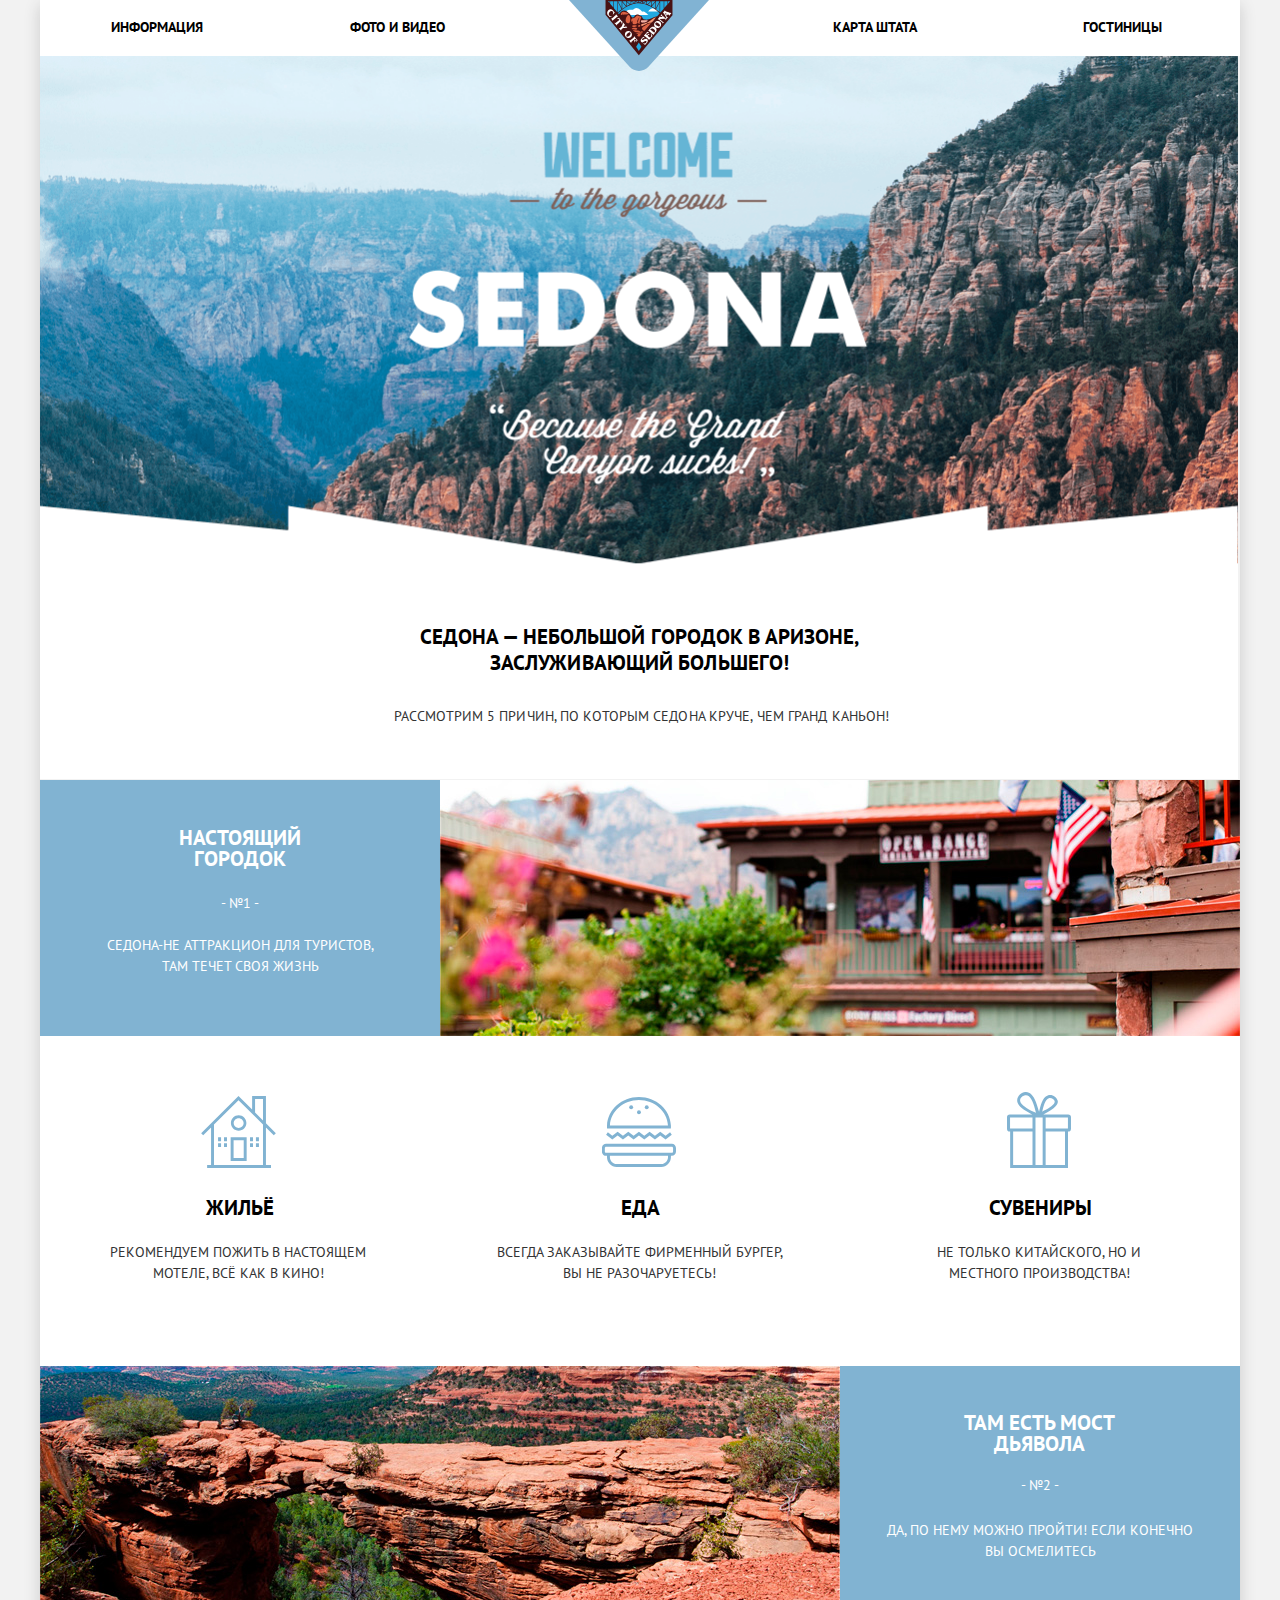
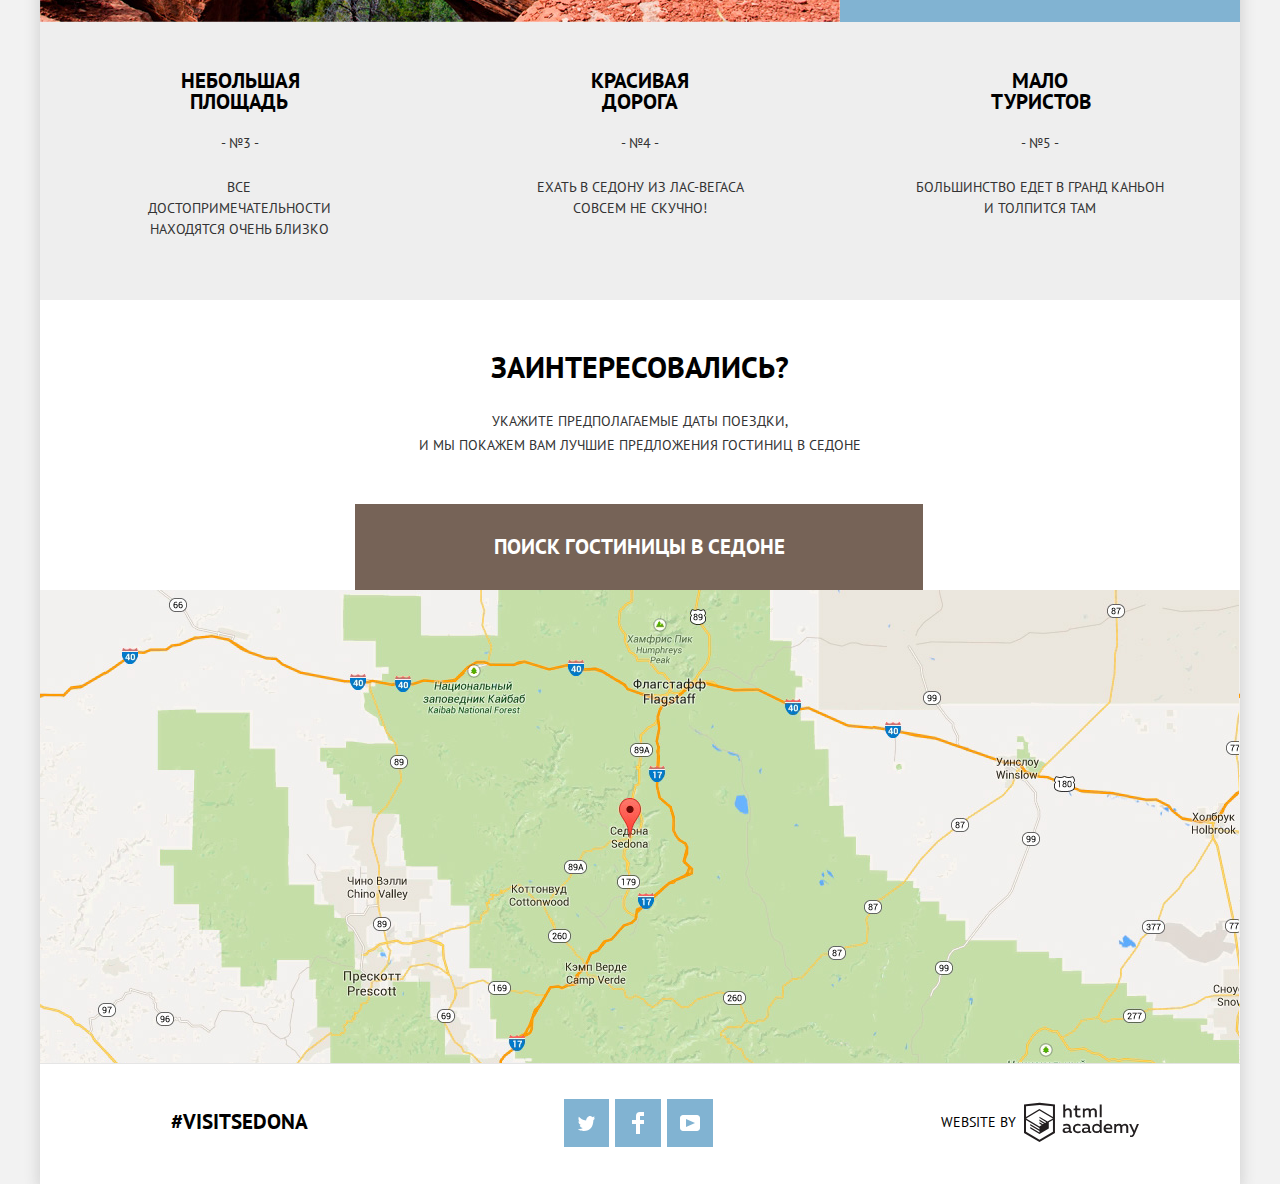
==== commit 2b347a9d: "Исправил ошибки пиксель-перфект" ====
--- a/index.html
+++ b/index.html
@@ -78,7 +78,7 @@
   	  <section class="hotel-search">
   	  	<h2 class="visually-hidden">Поиск отеля в Седоне</h2>
         <p class="interested">Заинтересовались?</p>
-  	  	<p class="hotel-search-info">Укажите предполагаемые даты поездки,  и мы покажем вам лучшие предложения гостиниц в Седоне</p>
+  	  	<p class="hotel-search-info">Укажите предполагаемые даты поездки, <br> и мы покажем вам лучшие предложения гостиниц в Седоне</p>
         <div class="map"></div>
   	  	<button class="main-search" type="button">Поиск гостиницы в Седоне</button>
         <form class="appointment-form" action="https://echo.htmlacademy.ru" method="post">
--- a/css/style.css
+++ b/css/style.css
@@ -1,5 +1,5 @@
 body {
-  width: 1202px;
+  width: 1200px;
   margin: 0;
   padding: 0;
   margin-left: 40px;
@@ -69,7 +69,7 @@
   height: 71px;
 
   position: absolute;
-  left: 530px;
+  left: 529px;
 }
 
 .site-navigation a {
@@ -116,13 +116,13 @@
 
 .container
 .main-background {
-  width: 1201px;
+  width: 1200px;
   height: 724px;
 
   background-image: url(../img/main-background-photo.png);
   background-repeat: no-repeat;
   background-size: cover;
-  background-position: -1px -56px;
+  background-position: -2px -56px;
   margin-top: 0;
 }
 
@@ -131,31 +131,31 @@
 }
 
 .features h1 {
-  padding-left: 380px;
-  padding-right: 380px;
+  padding-left: 381px;
+  padding-right: 379px;
   position: absolute;
   top: -170px;
-  left: -4px;
+  left: -3px;
 
   font-family: PT Sans;
   font-size: 21px;
   font-weight: bold;
   line-height: 1.24;
-  letter-spacing: inherit;
+  letter-spacing: 0.1px;
   text-align: center;
   color: #000000;
 }
 
 .features p {
-  padding-left: 355px;
-  padding-right: 356px;
+  padding-left: 354px;
+  padding-right: 350px;
   position: absolute;
   top: -91px;
 
 	font-family: PT Sans;
   font-size: 14px;
   line-height: 1.86;
-  letter-spacing: inherit;
+  letter-spacing: 0.1px;
   text-align: center;
   color: #333333;
 }
@@ -186,7 +186,7 @@
 .features-list 
 .number1 {
   padding-top: 26px;
-  padding-left: 138px;
+  padding-left: 137px;
   padding-right: 138px;
   padding-bottom: 3px;
 }
@@ -296,25 +296,28 @@
 }
 
 .icon1 p {
+  padding-top: 3px;
   padding-right: 73px;
-  padding-left: 73px;
-  padding-bottom: 71px;
+  padding-left: 69px;
+  padding-bottom: 68px;
 }
 
 .icon2 p {
+  padding-top: 3px;
   padding-right: 50px;
-  padding-left: 50px;
+  padding-left: 49px;
 }
 
 .icon3 p {
+  padding-top: 3px;
   padding-right: 64px;
-  padding-left: 64px;
+  padding-left: 62px;
 }
 
 .icon1 h3::before {
   width: 75px;
   height: 72px;
-  margin-left: 162px;
+  margin-left: 161px;
   margin-bottom: 29px; 
   margin-top: 60px; 
 
@@ -328,7 +331,7 @@
 .icon2 h3::before {
   width: 74px;
   height: 70px;
-  margin-left: 163px;
+  margin-left: 162px;
   margin-bottom: 30px;
   margin-top: 61px;
   
@@ -342,7 +345,7 @@
 .icon3 h3::before {
   width: 64px;
   height: 76px;
-  margin-left: 168px;
+  margin-left: 167px;
   margin-bottom: 29px;
   margin-top: 56px;
   
@@ -382,16 +385,17 @@
 }
 
 .hotel-search-info {
-  margin-top: 0;
-  padding-bottom: 113px;
-  padding-left: 383px;
-  padding-right: 383px;
+  margin-top: -6px;
+  padding-bottom: 119px;
+  padding-left: 353px;
+  padding-right: 353px;
 }
 
 .map {
   background-image: url(../img/map.jpg);
   width: 1200px;
   height: 473px; 
+  background-position: -1px 0;
 }
 
 .hotel-search 
@@ -419,7 +423,7 @@
   width: 568px;
   min-height: 86px;
   position: absolute;
-  left: 316px;
+  left: 315px;
   bottom: 473px;
   
   font-family: PT Sans;
@@ -454,7 +458,7 @@
 .appointment-form {
   display: none; 
   position: absolute;
-  left: 316px;
+  left: 315px;
   bottom: 78px;
 
   width: 568px;
@@ -519,12 +523,12 @@
 
 .button-calendar1 {
   top: 63px;
-  left: 484px;
+  left: 483px;
 }
 
 .button-calendar2 {
   top: 130px;
-  left: 484px;
+  left: 483px;
 }
 
 .button-calendar svg {
@@ -653,7 +657,7 @@
   line-height: 26px;
   text-align: center;
   color: #000000;
-  margin-left: 16px;
+  margin-left: 15px;
   margin-top: -4px;
 }
 
@@ -687,7 +691,7 @@
 
 .social-tw {
   padding: 17px 14px 10px 14px;
-  margin-left: -15px;
+  margin-left: -16px;
 
   background-color: #81b3d2;
   color: #ffffff;
@@ -725,7 +729,7 @@
   width: 115px;
   height: 41px;
   margin-top: 5px;
-  margin-right: -16px;
+  margin-right: -15px;
 }
 
 .footer-copyright svg:hover path {
@@ -751,18 +755,19 @@
 }
 
 .type-hotels {
-  margin-left: 94px;
+  margin-left: 92px;
   margin-bottom: 31px;
 }
 
 .price-form {
-  margin-left: 335px;
+  margin-left: 333px;
   padding: 0;
   padding-top: 27px;
 }
 
 .filter-option {
   padding-bottom: 26px;
+  margin-left: -1px;
 }
 
 .filter-range {
@@ -778,6 +783,7 @@
   font-weight: 600;
   font-size: 16px;
   line-height: 21px;
+  letter-spacing: 0.2px;
 }
 
 .price-controls {
@@ -884,8 +890,8 @@
 .button-transparent {
   display: block;
   margin: 0 auto;
-  margin-left: 83px;
-  padding: 6px 35px;
+  margin-left: 85px;
+  padding: 6px 33px;
 
   font-size: 14px;
   line-height: 20px;
@@ -918,17 +924,19 @@
 
 .type-hotels-li {
   margin-top: -11px;
-  margin-left: 37px;
+  margin-left: 35px;
 }
 
 .type-hotels-motel {
   margin-top: -1px;
   padding-left: 37px;
+  letter-spacing: 0.2px;
 }
 
 .apartments {
   padding-bottom: 7px;
   padding-left: 37px;
+  letter-spacing: 0.2px;
 }
 
 .filter-Wi-Fi {
@@ -991,6 +999,7 @@
   line-height: 26px;
   text-align: left;
   color: #000000;
+  margin-left: 71px;
 }
 
 .sorting {
@@ -1009,7 +1018,12 @@
 .sorting-item {
   margin-top: 20px;
   margin-left: -2px;
-  margin-right: 42px;
+  margin-right: 34px;
+}
+
+.sorting-item a {
+  letter-spacing: 1px;
+  border-bottom: 1px dashed #81b3d2;
 }
 
 .down-up {
@@ -1031,9 +1045,9 @@
 }
 
 .found {
-  margin-top: 31px;
+  margin-top: 30px;
   margin-left: 72px;
-  margin-bottom: 33px; 
+  margin-bottom: 34px; 
   margin-right: 0;
 }
 
@@ -1083,6 +1097,7 @@
 
 .sorting-list a:focus {
   color: #81b3d2;
+  border: none;
 }
 
 .button-sort path {
@@ -1106,6 +1121,7 @@
 .hotels-list img {
   width: 135px;
   height: 90px;
+  margin-left: 71px;
 }
 
 .hotels-list h3 {
@@ -1168,6 +1184,7 @@
   margin-top: -5px;
   margin-left: 30px;
   margin-bottom: 7px; 
+  letter-spacing: 0.1px;
 }
 
 .description
@@ -1182,12 +1199,12 @@
 
 .description
 .price2 {
-  padding-left: 64px;
+  padding-left: 61px;
 }
 
 .description
 .price3 {
-  padding-left: 21px;
+  padding-left: 17px;
 }
 
 .hotels ul {
@@ -1205,7 +1222,8 @@
 
 .description a {
   width: 142px;
-  min-height: 27px;
+  padding-top: 3px;
+  padding-bottom: 3px;
 }
 
 .book-it:hover {
@@ -1220,10 +1238,12 @@
 .rating
 .assessment {
   width: 110px;
-  min-height: 27px;
   display: block;
-  margin-top: 47px;
+  margin-top: 48px;
   margin-left: 522px;
+  padding-top: 2px;
+  padding-left: 2px;
+  padding-bottom: 3px;
   
   background-color: #f2f2f2;
   color: #666666;
@@ -1239,20 +1259,22 @@
 .star {
   width: 18px;
   height: 17px;
+  margin-top: -1px;
+
   background-image: url(../img/star.svg);
 }
 
 .star1 {
-  padding-right: 54px;
-  margin-left: 560px;
+  padding-right: 75px;
+  margin-left: 540px;
 }
 
 .star2 {
-  padding-right: 35px;
-  margin-left: 580px;
+  padding-right: 52px;
+  margin-left: 565px;
 }
 
 .star3 {
-  padding-right: 18px;
-  margin-left: 597px;
+  padding-right: 33px;
+  margin-left: 589px;
 }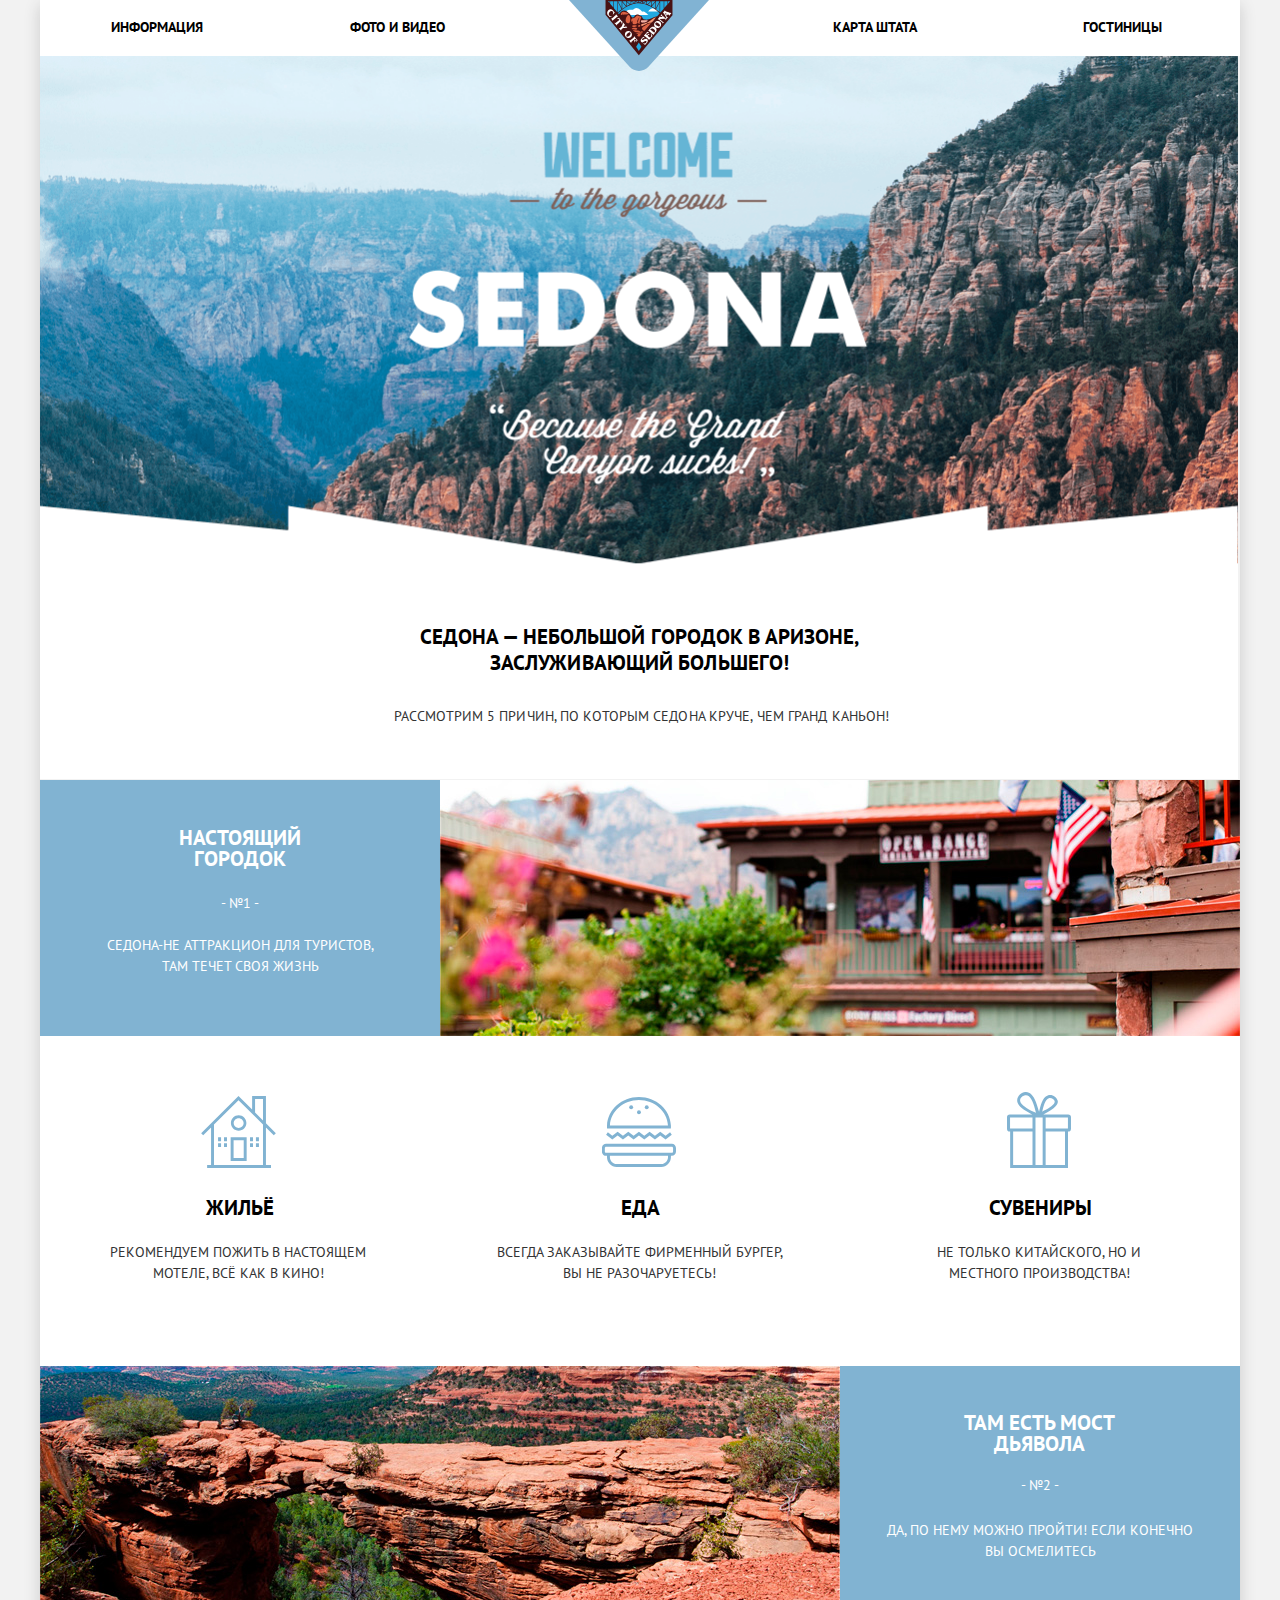
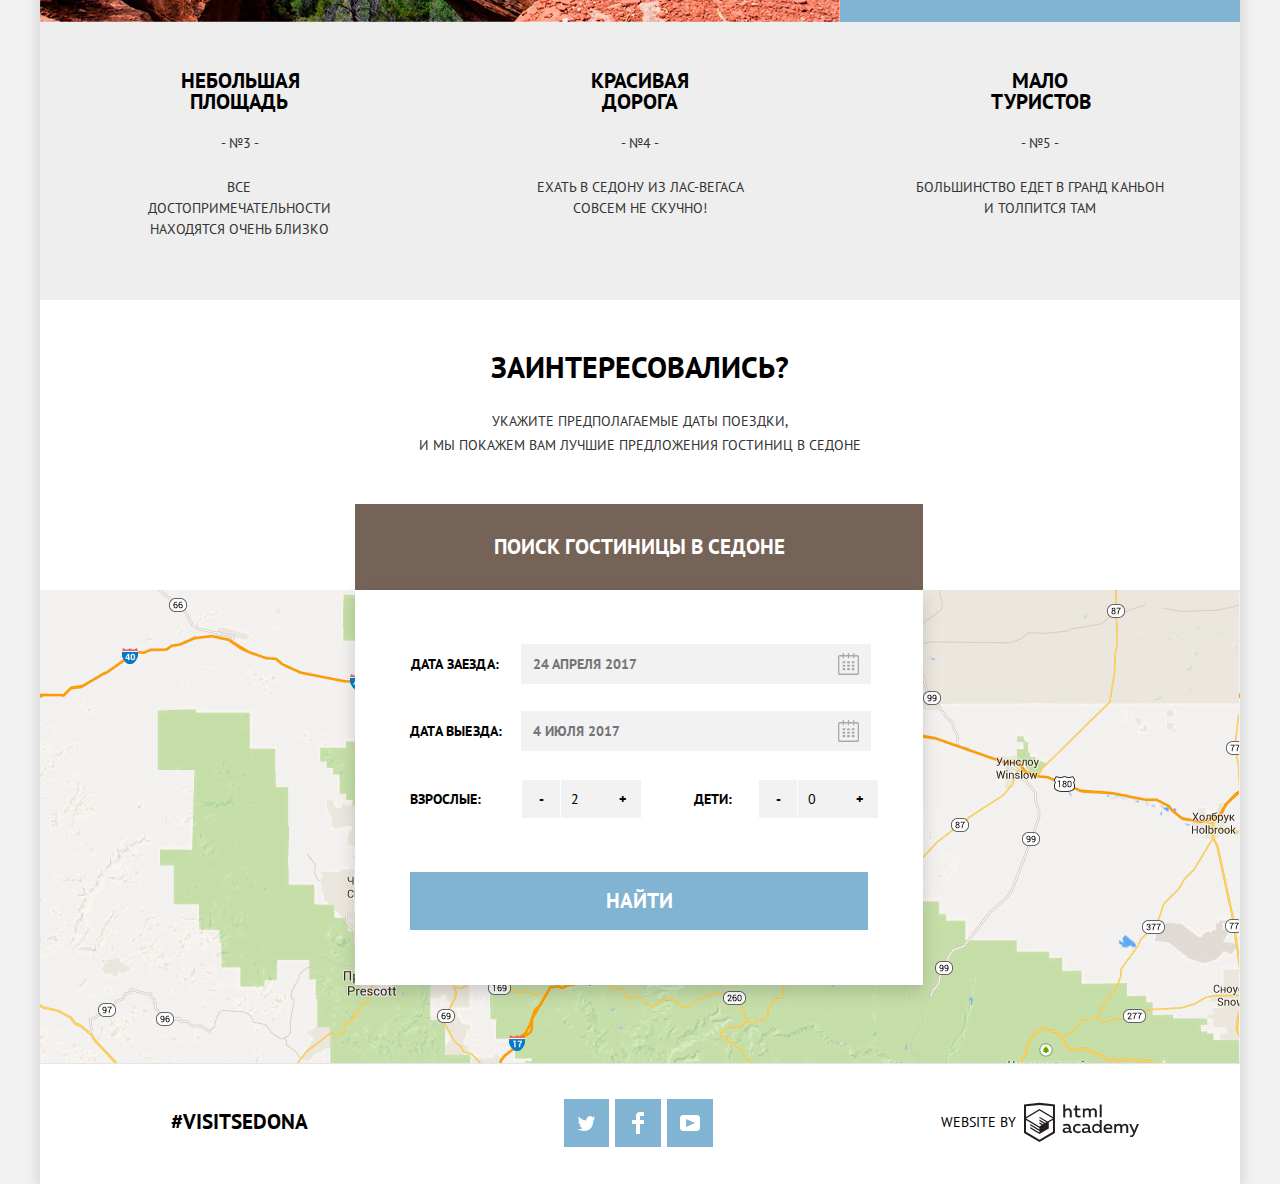
==== commit 0ed52a9b: "оформил всплывающее окно" ====
--- a/index.html
+++ b/index.html
@@ -84,7 +84,7 @@
         <form class="appointment-form" action="https://echo.htmlacademy.ru" method="post">
           <p class="appointment-item arrival-date">
             <label for="appointment-arrival-date">Дата заезда:</label>
-            <input class="date" id="appointment-arrival-date" type="text" name="arrival-date" placeholder="24 апреля 2017">
+            <input class="date date-arrival" id="appointment-arrival-date" type="text" name="arrival-date" placeholder="24 апреля 2017">
             <button class="button-calendar" type="button" aria-label="Дата заезда">
               <svg class="button-calendar1" xmlns="http://www.w3.org/2000/svg" width="21" height="22" viewBox="0 0 21 22">
                 <path d="M19.251 2.025h-2.845V.648c0-.381-.294-.689-.656-.689-.363 0-.656.308-.656.689v1.377h-3.938V.648c0-.381-.294-.689-.655-.689-.363 0-.657.308-.657.689v1.377H5.906V.648c0-.381-.294-.689-.656-.689-.363 0-.657.308-.657.689v1.377H1.75C.784 2.025 0 2.847 0 3.862v16.302C0 21.179.784 22 1.75 22h17.501c.966 0 1.749-.821 1.749-1.836V3.862c0-1.015-.783-1.837-1.749-1.837zm.437 18.139a.448.448 0 0 1-.437.459H1.75a.45.45 0 0 1-.438-.459V3.862a.45.45 0 0 1 .438-.459h2.844v1.378c0 .381.294.689.657.689.362 0 .656-.308.656-.689V3.403h3.938v1.378c0 .381.294.689.657.689.361 0 .655-.308.655-.689V3.403h3.938v1.378c0 .381.293.689.656.689.362 0 .656-.308.656-.689V3.403h2.845c.241 0 .437.206.437.459v16.302z"/>
@@ -94,7 +94,7 @@
           </p>
           <p class="appointment-item departure-date">
             <label for="appointment-departure-date">Дата выезда:</label> 
-            <input class="date" id="appointment-departure-date" type="text" name="departure-date" placeholder="4 июля 2017">
+            <input class="date date-departure" id="appointment-departure-date" type="text" name="departure-date" placeholder="4 июля 2017">
             <button class="button-calendar" type="button" aria-label="Дата выезда">
               <svg class="button-calendar2" xmlns="http://www.w3.org/2000/svg" width="21" height="22" viewBox="0 0 21 22">
                 <path d="M19.251 2.025h-2.845V.648c0-.381-.294-.689-.656-.689-.363 0-.656.308-.656.689v1.377h-3.938V.648c0-.381-.294-.689-.655-.689-.363 0-.657.308-.657.689v1.377H5.906V.648c0-.381-.294-.689-.656-.689-.363 0-.657.308-.657.689v1.377H1.75C.784 2.025 0 2.847 0 3.862v16.302C0 21.179.784 22 1.75 22h17.501c.966 0 1.749-.821 1.749-1.836V3.862c0-1.015-.783-1.837-1.749-1.837zm.437 18.139a.448.448 0 0 1-.437.459H1.75a.45.45 0 0 1-.438-.459V3.862a.45.45 0 0 1 .438-.459h2.844v1.378c0 .381.294.689.657.689.362 0 .656-.308.656-.689V3.403h3.938v1.378c0 .381.294.689.657.689.361 0 .655-.308.655-.689V3.403h3.938v1.378c0 .381.293.689.656.689.362 0 .656-.308.656-.689V3.403h2.845c.241 0 .437.206.437.459v16.302z"/>
--- a/css/style.css
+++ b/css/style.css
@@ -456,7 +456,7 @@
 }
 
 .appointment-form {
-  display: none; 
+  /* display: none; */
   position: absolute;
   left: 315px;
   bottom: 78px;
@@ -482,8 +482,6 @@
   width: 336px;
   min-height: 38px;
   border: none;
-  margin-left: 40px;
-  padding-left: 12px;
 
   font-family: PT Sans;
   font-size: 14px;
@@ -496,12 +494,29 @@
   background-color: #f2f2f2;
 }
 
+.date-arrival {
+  margin-left: 18px;
+  padding-left: 12px;
+}
+
+.date-departure {
+  margin-left: 14px;
+  padding-left: 12px;
+}
+
 .arrival-date {
+  margin-left: 20px;
   padding-top: 40px;
+
+  letter-spacing: 0.2px;
 }
 
 .departure-date {
+  margin-left: 19px;
   padding-top: 13px;
+  margin-bottom: 15px;
+
+  letter-spacing: 0.2px;
 }
 
 .appointment-item 
@@ -550,10 +565,18 @@
 .appointment-item 
 .people {
   width: 38px;
-  min-height: 38px;
+  min-height: 36px;
+  
+  position: relative;
+  left: -3px;
+
   background-color: #f2f2f2;
   border: none;
   text-align: center;
+}
+
+.appointment-item button {
+  font-weight: bold;
 }
 
 .abults-children {
@@ -568,6 +591,9 @@
   min-height: 38px; 
   padding-right: 0;
   padding-left: 0;
+
+  position: relative;
+  left: -7px;
 
   background-color: #f2f2f2;
   border: none;
@@ -594,6 +620,8 @@
 .appointment-abults
 .button-enlarge {
   margin-left: 37px;
+
+  position: relative;
 }
 
 .appointment-children label {
@@ -612,6 +640,7 @@
   margin-left: 55px;
   margin-bottom: 55px;
   margin-right: 55px;
+  margin-top: 1px;
   
   font-family: PT Sans;
   font-size: 21px;
@@ -759,6 +788,32 @@
   margin-bottom: 31px;
 }
 
+.filter-input-checkbox input[type="checkbox"] + .checkbox-indicator {
+  position: absolute;
+  top: -2px;
+  left: -39px;
+
+  width: 19px;
+  height: 19px;
+
+  border: 2px solid #ffffff;
+  border-radius: 3px;
+}
+
+.filter-input-checkbox input[type="checkbox"]:checked + .checkbox-indicator::before {
+  content: "";
+
+  position: absolute;
+  top: -2px;
+  left: -2px;
+
+  width: 27px;
+  height: 23px;
+
+  background-image: url(../img/checkbox-on.svg);
+  background-repeat: no-repeat;
+}
+
 .price-form {
   margin-left: 333px;
   padding: 0;
@@ -768,6 +823,8 @@
 .filter-option {
   padding-bottom: 26px;
   margin-left: -1px;
+
+  position: relative;
 }
 
 .filter-range {
@@ -904,7 +961,7 @@
   cursor: pointer;
 }
 
-.btn-transparent:hover {
+.button-transparent:hover {
   color: #000000;
 
   background: #ffffff;
@@ -929,13 +986,13 @@
 
 .type-hotels-motel {
   margin-top: -1px;
-  padding-left: 37px;
+  margin-left: 35px;
   letter-spacing: 0.2px;
 }
 
 .apartments {
   padding-bottom: 7px;
-  padding-left: 37px;
+  margin-left: 35px;
   letter-spacing: 0.2px;
 }
 
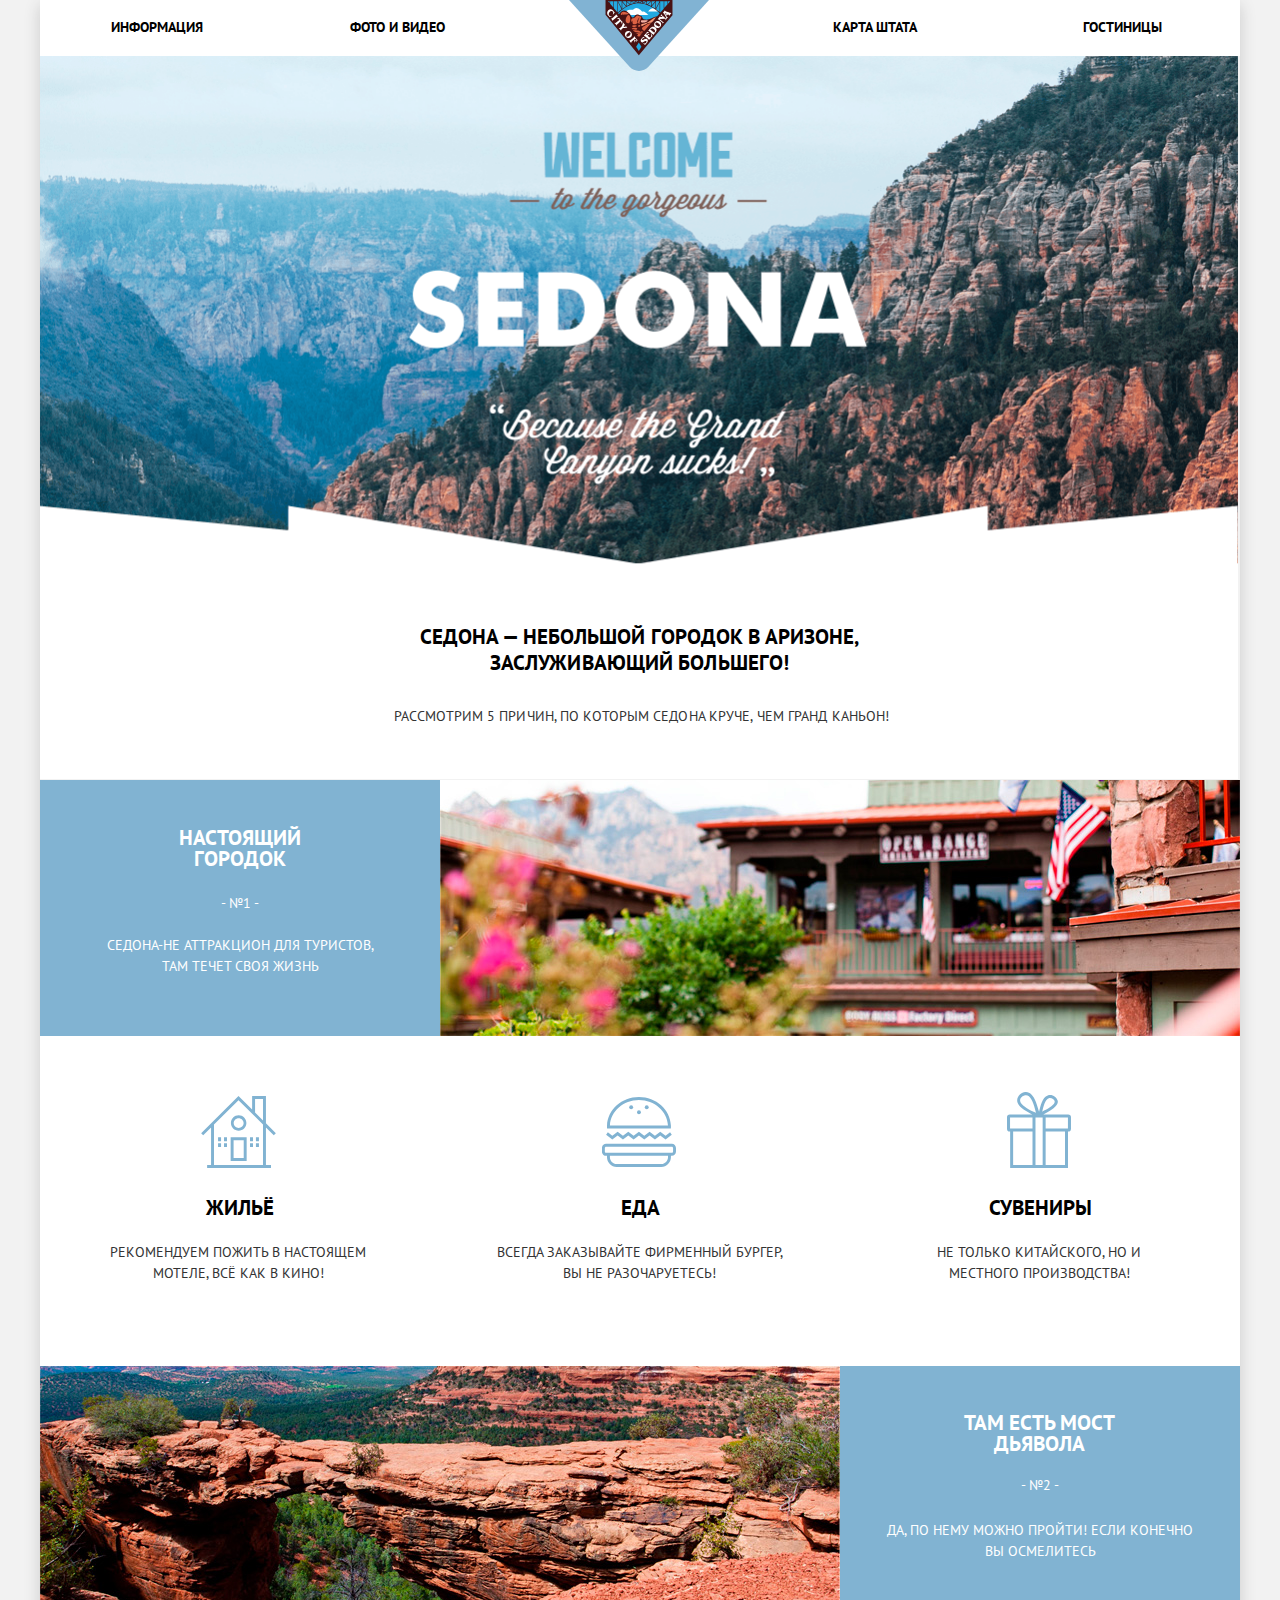
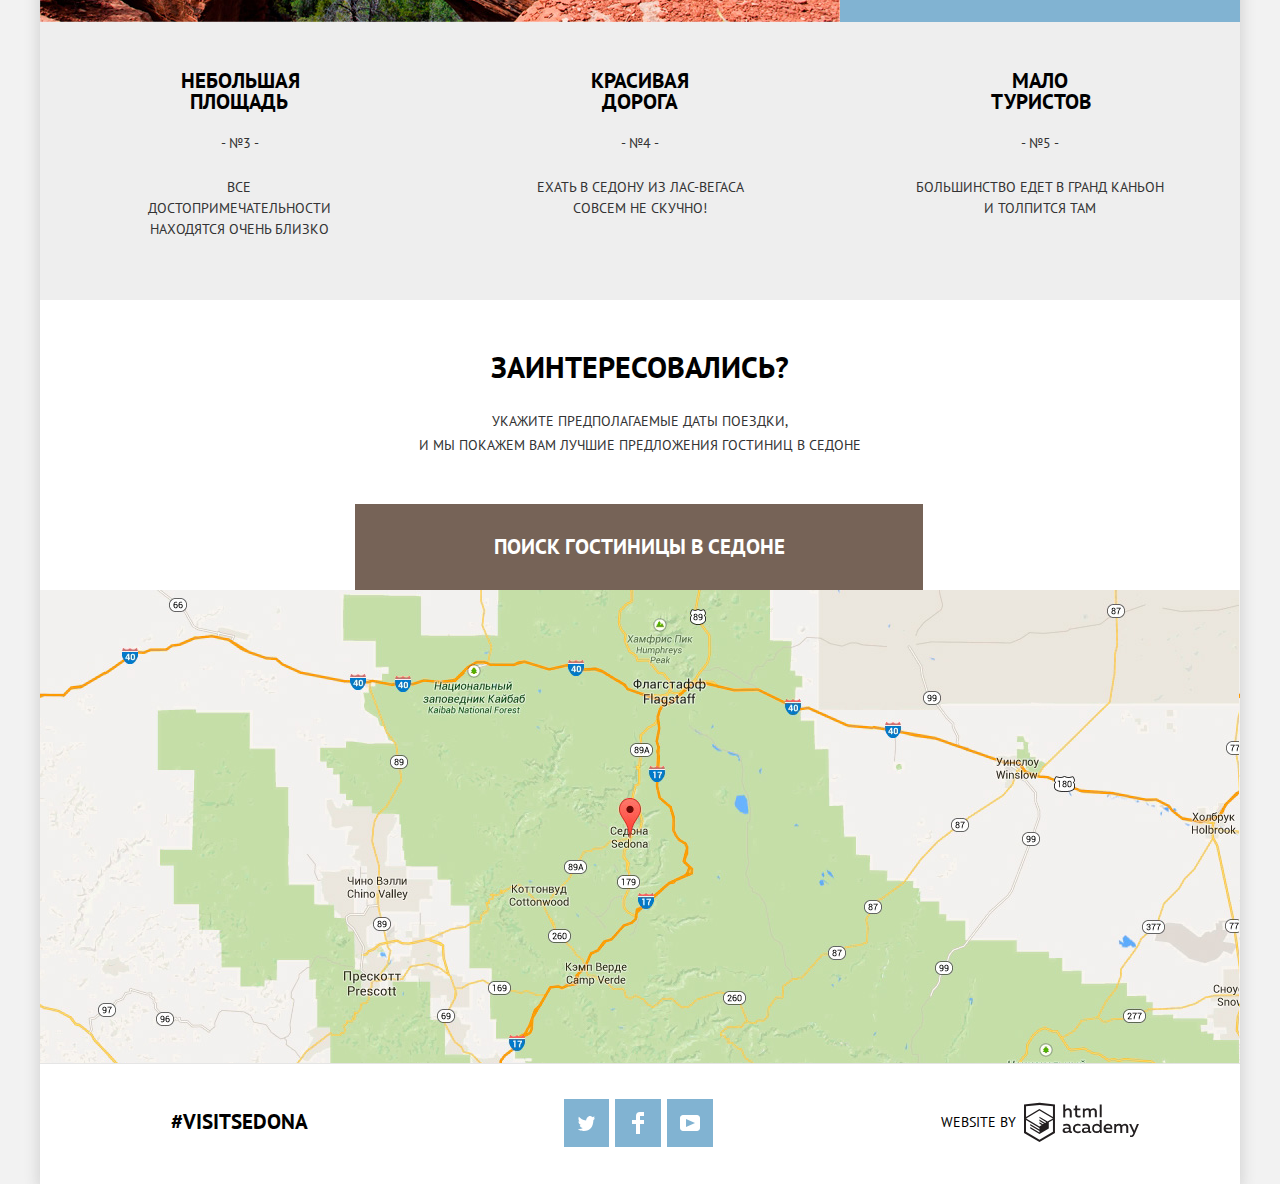
==== commit 79ae9ca5: "добавил JS" ====
--- a/index.html
+++ b/index.html
@@ -79,7 +79,9 @@
   	  	<h2 class="visually-hidden">Поиск отеля в Седоне</h2>
         <p class="interested">Заинтересовались?</p>
   	  	<p class="hotel-search-info">Укажите предполагаемые даты поездки, <br> и мы покажем вам лучшие предложения гостиниц в Седоне</p>
-        <div class="map"></div>
+        <div class="map">
+          <iframe src="https://www.google.com/maps/embed?pb=!1m16!1m12!1m3!1d6546.901515584176!2d-111.76544168975249!3d34.87002569000739!2m3!1f0!2f0!3f0!3m2!1i1024!2i768!4f13.1!2m1!1zU2Vkb25hLCDQkNGA0LjQt9C-0L3QsCwg0KHQqNCQIGhvbGJ1cmc!5e0!3m2!1sru!2sru!4v1536071112574" width="1200" height="473" frameborder="0" style="border:0" allowfullscreen></iframe>
+        </div>
   	  	<button class="main-search" type="button">Поиск гостиницы в Седоне</button>
         <form class="appointment-form" action="https://echo.htmlacademy.ru" method="post">
           <p class="appointment-item arrival-date">
@@ -105,13 +107,13 @@
           <div class="abults-children">
             <p class="appointment-item appointment-abults">
               <label for="appointment-abults">Взрослые:</label>
-              <button class="button-enlarge" type="button" aria-label="Уменьшть количество человек">-</button>
+              <button class="button-enlarge button-enlarge-abults " type="button" aria-label="Уменьшть количество человек">-</button>
               <input class="people" id="appointment-abults" type="number" name="adults" value="2">
               <button class="button-reduce" type="button" aria-label="Увеличить количество человек">+</button>
             </p>
             <p class="appointment-item appointment-children">
               <label for="appointment-children">Дети:</label>
-              <button class="button-enlarge" type="button" aria-label="Уменьшть количество человек">-</button>
+              <button class="button-enlarge button-enlarge-children" type="button" aria-label="Уменьшть количество человек">-</button>
               <input class="people" id="appointment-children" type="number" name="children" value="0">
               <button class="button-reduce" type="button" aria-label="Увеличить количество человек">+</button>
             </p>
@@ -150,5 +152,30 @@
   			</a>
   		</p>
   	</footer>
+    <script>
+      var link = document.querySelector(".main-search");
+
+      var popup = document.querySelector(".appointment-form");
+
+      var form = document.querySelector("form");
+      var arrivalDate = document.querySelector(".date-arrival");
+      var departureDate = document.querySelector(".date-departure");
+
+      link.addEventListener("click", function (evt) {
+        evt.preventDefault();
+        popup.classList.toggle("form-show");
+        arrivalDate.focus();
+      });
+
+      form.addEventListener("submit", function (evt) {
+        if (!arrivalDate.value || !departureDate.value) {
+        evt.preventDefault();
+        popup.classList.remove("form-error");
+        popup.offsetWidth = popup.offsetWidth;
+        popup.classList.add("form-error");
+        console.log("Необходимо выбрать дату заезда и дату выезда");
+        }
+      });
+    </script>
   </body>
 </html>--- a/css/style.css
+++ b/css/style.css
@@ -1,17 +1,14 @@
 body {
   width: 1200px;
-  margin: 0;
+  margin: 0 auto;
   padding: 0;
-  margin-left: 40px;
-  margin-right: 40px;
 
   font-family: "PT Sans", Arial, serif;
   font-size: 14px;
+  text-transform: uppercase;
   line-height: 21px;
   color: #333333;
-  text-transform: uppercase;
-  margin: 0 auto;
-
+  
   background-color: #f2f2f2;
   box-shadow: 0 5px 15px 0 rgba(50, 50, 50, 0.2);
 }
@@ -45,30 +42,33 @@
 
 .main-navigation {
   position: relative;
+
   font-size: 14px;
   font-weight: bold;
   font-stretch: normal;
   text-align: center;
   line-height: 1.86;
+  letter-spacing: inherit;
   color: #000000;
-  letter-spacing: inherit;
-
+  
   background-color: #ffffff;
 }
 
 .site-navigation {
+  display: flex;
+
   min-height: 56px;
-
-  list-style: none;
-  display: flex;
   margin: 0;
+
+  list-style: none; 
 }
 
 .main-header-logo img{
+  position: absolute;
+
   width: 140px;
   height: 71px;
 
-  position: absolute;
   left: 529px;
 }
 
@@ -118,12 +118,12 @@
 .main-background {
   width: 1200px;
   height: 724px;
+  margin-top: 0;
 
   background-image: url(../img/main-background-photo.png);
   background-repeat: no-repeat;
   background-size: cover;
   background-position: -2px -56px;
-  margin-top: 0;
 }
 
 .features {
@@ -131,9 +131,11 @@
 }
 
 .features h1 {
+  position: absolute;
+
+  padding-right: 379px;
   padding-left: 381px;
-  padding-right: 379px;
-  position: absolute;
+  
   top: -170px;
   left: -3px;
 
@@ -147,9 +149,11 @@
 }
 
 .features p {
+  position: absolute;
+
+  padding-right: 350px;
   padding-left: 354px;
-  padding-right: 350px;
-  position: absolute;
+  
   top: -91px;
 
 	font-family: PT Sans;
@@ -162,46 +166,50 @@
 
 .main-features {
   padding-top: 0;
+
   background-color: #ffffff;
 }
 
 .features-list {
   display: flex;
-  flex-wrap: wrap;
-  list-style: none;
-  padding: 0;
+
   margin-top: 0;
   margin-bottom: 0;
+  padding: 0;
+
+  flex-wrap: wrap;
+
+  list-style: none;
 }
 
 .features-list
 .features-item {
-  list-style: none;
-  margin: 0;
-
   width: 400px;
   min-height: 246px;
+  margin: 0;
+
+  list-style: none;
 }
 
 .features-list 
 .number1 {
   padding-top: 26px;
-  padding-left: 137px;
   padding-right: 138px;
   padding-bottom: 3px;
+  padding-left: 137px;
 }
 
 .number1-p {
   padding-top: 7px; 
+  padding-right: 55px;
   padding-left: 55px;
-  padding-right: 55px;
 }
 
 .features-list 
 .number2 {
   padding-top: 25px;
+  padding-right: 125px;
   padding-left: 124px;
-  padding-right: 125px;
 }
 
 .background-grey h3 {
@@ -211,49 +219,49 @@
 
 .background-grey
 .number3 {
+  padding-right: 143px;
   padding-left: 141px;
-  padding-right: 143px;
 }
 
 .background-grey
 .number4 {
+  padding-right: 151px;
   padding-left: 151px;
-  padding-right: 151px;
 }
 
 .background-grey
 .number5 {
+  padding-right: 151px;
   padding-left: 151px;
-  padding-right: 151px;
 }
 
 .background-grey p {
+  margin-bottom: 0;
   padding-bottom: 60px;
-  margin-bottom: 0;
 }
 
 .number2-p {
   padding-top: 10px;
+  padding-right: 45px;
   padding-left: 45px;
-  padding-right: 45px;
 }
 
 .number3-p {
   padding-top: 9px;
+  padding-right: 97px;
   padding-left: 95px;
-  padding-right: 97px;
 }
 
 .number4-p {
   padding-top: 9px;
+  padding-right: 69px;
   padding-left: 69px;
-  padding-right: 69px;
 }
 
 .number5-p {
   padding-top: 9px;
+  padding-right: 75px;
   padding-left: 75px;
-  padding-right: 75px;
 }
 
 .features-list
@@ -282,24 +290,24 @@
 }
 
 .background-sedona1 {
+  display: block;
+
   width: 800px;
   height: 256px;
-
+}
+
+.background-sedona2 {
   display: block;
-}
-
-.background-sedona2 {
+
   width: 800px;
   height: 256px;
-
-  display: block;
 }
 
 .icon1 p {
   padding-top: 3px;
   padding-right: 73px;
+  padding-bottom: 68px;
   padding-left: 69px;
-  padding-bottom: 68px;
 }
 
 .icon2 p {
@@ -315,45 +323,48 @@
 }
 
 .icon1 h3::before {
+  display: block;
+
   width: 75px;
   height: 72px;
+  margin-top: 60px;
+  margin-bottom: 29px;
   margin-left: 161px;
-  margin-bottom: 29px; 
-  margin-top: 60px; 
-
+  
   content: "";
   background-image: url(../img/icon-1.svg);
   background-size: 75px 72px;
-  background-repeat: no-repeat;
-  display: block; 
+  background-repeat: no-repeat; 
 }
 
 .icon2 h3::before {
+  display: block;
+
   width: 74px;
   height: 70px;
+  margin-top: 61px;
+  margin-bottom: 30px;
   margin-left: 162px;
-  margin-bottom: 30px;
-  margin-top: 61px;
-  
+
   content: "";
   background-image: url(../img/icon-3.svg);
   background-size: 74px 70px;
   background-repeat: no-repeat;
+}
+
+.icon3 h3::before {
   display: block;
-}
-
-.icon3 h3::before {
+
   width: 64px;
   height: 76px;
+  margin-top: 56px;
+  margin-bottom: 29px;
   margin-left: 167px;
-  margin-bottom: 29px;
-  margin-top: 56px;
   
   content: "";
   background-image: url(../img/icon-2.svg);
   background-size: 64px 76px;
   background-repeat: no-repeat;
-  display: block; 
 }
 
 .features-item h3 {
@@ -386,15 +397,16 @@
 
 .hotel-search-info {
   margin-top: -6px;
+  padding-right: 353px;
   padding-bottom: 119px;
   padding-left: 353px;
-  padding-right: 353px;
 }
 
 .map {
-  background-image: url(../img/map.jpg);
   width: 1200px;
   height: 473px; 
+
+  background-image: url(../img/map.jpg);
   background-position: -1px 0;
 }
 
@@ -420,9 +432,11 @@
 
 .hotel-search 
 .main-search {
+  position: absolute;
+
   width: 568px;
   min-height: 86px;
-  position: absolute;
+  
   left: 315px;
   bottom: 473px;
   
@@ -432,9 +446,10 @@
   line-height: 26px;
   text-align: center;
   text-transform: uppercase;
-  border: 0;
   color: #ffffff;
   background-color: #766357;
+
+  border: 0;
 }
 
 .hotel-search 
@@ -449,20 +464,23 @@
 }
 
 .hotel-search {
-  text-align: center;
   position: relative;
+
+  text-align: center;
   
   background-color: #ffffff;
 }
 
 .appointment-form {
-  /* display: none; */
   position: absolute;
+  display: none;
+
+  width: 568px;
+  min-height: 395px;
+
   left: 315px;
   bottom: 78px;
 
-  width: 568px;
-  min-height: 395px;
   background: #ffffff;
   box-shadow: 0 7px 15px 0 rgba(50, 50, 50, 0.2);
 }
@@ -479,9 +497,8 @@
 
 .appointment-item 
 .date {
-  width: 336px;
+  width: 333px;
   min-height: 38px;
-  border: none;
 
   font-family: PT Sans;
   font-size: 14px;
@@ -492,30 +509,32 @@
   color: #000000;
   
   background-color: #f2f2f2;
+  border: none;
 }
 
 .date-arrival {
+  margin-right: 2px;
   margin-left: 18px;
-  padding-left: 12px;
+  padding-left: 13px;
 }
 
 .date-departure {
   margin-left: 14px;
-  padding-left: 12px;
+  padding-left: 13px;
 }
 
 .arrival-date {
-  margin-left: 20px;
+  margin-left: 18px;
   padding-top: 40px;
 
   letter-spacing: 0.2px;
 }
 
 .departure-date {
-  margin-left: 19px;
+  margin-bottom: 15px;
+  margin-left: 16px;
   padding-top: 13px;
-  margin-bottom: 15px;
-
+  
   letter-spacing: 0.2px;
 }
 
@@ -527,23 +546,24 @@
 .appointment-item 
 .date:focus {
   background-color: #ffffff;
-  border: solid 2px #e5e5e5;
+  outline: solid 2px #e5e5e5;
 }
 
 .button-calendar {
-  font-size: 0;
-  border: 0;
+  position: relative;
+
   background: #ffffff;
+  border: none;
 }
 
 .button-calendar1 {
-  top: 63px;
-  left: 483px;
+  top: -15px;
+  left: -36px;
 }
 
 .button-calendar2 {
-  top: 130px;
-  left: 483px;
+  top: -15px;
+  left: -33px;
 }
 
 .button-calendar svg {
@@ -553,26 +573,28 @@
 .button-calendar path {
   fill: #a9a9a9;
 }
- 
+  
+.button-calendar svg:hover path {
+  fill: #000000;
+}
+
 .button-calendar svg:active path {
   fill: #81b3d2;
 }
- 
-.button-calendar svg:hover path {
-  fill: #000000;
-}
 
 .appointment-item 
 .people {
+  position: relative;
+
   width: 38px;
   min-height: 36px;
   
-  position: relative;
-  left: -3px;
+  left: -4px;
+
+  text-align: center;
 
   background-color: #f2f2f2;
   border: none;
-  text-align: center;
 }
 
 .appointment-item button {
@@ -587,17 +609,80 @@
 
 .appointment-item 
 .button-reduce {
-  width: 38px;
+  position: relative;
+
+  width: 39px;
   min-height: 38px; 
   padding-right: 0;
   padding-left: 0;
 
-  position: relative;
-  left: -7px;
+  left: -8px;
+
+  text-align: center;
 
   background-color: #f2f2f2;
   border: none;
-  text-align: center;
+}
+
+.people,
+.appointment-item button:focus {
+  outline: none;
+}
+
+.button-enlarge-abults::before {
+  position: absolute;
+
+  width: 11px;
+  height: 3px;
+
+  content: "";
+
+  top: 18px;
+  left: 14px;
+
+  background-color: #cacaca;  
+}
+
+.button-enlarge-children::before {
+  position: absolute;
+
+  content: "";
+
+  width: 11px;
+  height: 3px;
+
+  top: 208px;
+  left: 413px;
+
+  background-color: #cacaca;  
+}
+
+.button-reduce::before {
+  position: absolute;
+
+  content: "";
+
+  width: 11px;
+  height: 3px;
+
+  top: 18px;
+  left: 14px;
+
+  background-color: #cacaca;  
+}
+
+.button-reduce::after {
+  position: absolute;
+
+  content: "";
+
+  width: 3px;
+  height: 11px;
+
+  top: 14px;
+  left: 18px;
+
+  background-color: #cacaca;  
 }
 
 .appointment-item 
@@ -606,22 +691,23 @@
   min-height: 38px;
   padding-right: 0;
   padding-left: 0;
+
+  text-align: center;
   
   background-color: #f2f2f2;
   border: none;
-  text-align: center;
 }
 
 .appointment-abults label {
+  margin-right: 0;
   margin-left: 55px;
-  margin-right: 0;
 }
 
 .appointment-abults
 .button-enlarge {
+  position: relative;
+
   margin-left: 37px;
-
-  position: relative;
 }
 
 .appointment-children label {
@@ -637,10 +723,10 @@
 .button {
   width: 458px;
   height: 58px;
+  margin-top: 1px;
+  margin-right: 55px;
+  margin-bottom: 55px;
   margin-left: 55px;
-  margin-bottom: 55px;
-  margin-right: 55px;
-  margin-top: 1px;
   
   font-family: PT Sans;
   font-size: 21px;
@@ -649,9 +735,9 @@
   text-align: center;
   text-transform: uppercase;
   color: #ffffff;
+  
+  background-color: #81b3d2;
   border: 0;
-  
-  background-color: #81b3d2;
 }
 
 .hotel-search 
@@ -661,47 +747,118 @@
 
 .hotel-search 
 .button:active {
+  color: rgba(255, 255, 255, 0.3);
+
   background-color: #5496bd;
-  color: rgba(255, 255, 255, 0.3);
+}
+
+.form-show {
+  display: block;
+
+  animation: bounce 0.5s;
+}
+
+.form-error {
+  animation: error 0.5s;
+}
+
+@keyframes bounce {
+  0% {
+    -webkit-transform: translateY(-30%);
+    }
+
+  5%{
+    -webkit-transform: translateY(-25%);
+    }
+
+  10%{
+    -webkit-transform: translateY(-20%);
+    }
+
+  20%{
+    -webkit-transform: translateY(-15%);
+    }
+
+  30%{
+    -webkit-transform: translateY(-10%);
+    }
+
+  40%{
+    -webkit-transform: translateY(-6%);
+    }
+
+  50%{
+    -webkit-transform: translateY(-4%);
+    }
+
+  60%{
+    -webkit-transform: translateY(-2%);
+    }
+
+  100% {
+    -webkit-transform: translateY(0%);
+    }   
+}
+
+@keyframes error {
+  from {
+    -webkit-transform: scale3d(1, 1, 1);
+    transform: scale3d(1, 1, 1);
+  }
+
+  50% {
+    -webkit-transform: scale3d(1.05, 1.05, 1.05);
+    transform: scale3d(1.05, 1.05, 1.05);
+  }
+
+  to {
+    -webkit-transform: scale3d(1, 1, 1);
+    transform: scale3d(1, 1, 1);
+  }
 }
 
 .main-footer {
+  display: flex;
+
   width: 1200px;
   min-height: 120px;
 
-  background-color: #ffffff;
-
-  display: flex;
   justify-content: space-around;
   align-items: center;
 
+  background-color: #ffffff;
   border-top: 1px solid rgba(0, 0, 0, 0.1);
 }
 
 .main-footer
 .hashtag {
+  margin-top: -4px;
+  margin-left: 15px;
+
   font-family: PT Sans;
   font-size: 21px;
   font-weight: bold;
   line-height: 26px;
   text-align: center;
   color: #000000;
-  margin-left: 15px;
-  margin-top: -4px;
 }
 
 .footer-social {
-  list-style: none;
   display: flex;
+  
   flex-wrap: wrap;
   align-items: center;
   justify-content: center;
+
+  list-style: none;
 }
 
 .footer-social 
 .social-button {
+  display: block;
+
   margin-top: -2px;
-  display: block;
+  
   vertical-align: middle;
   text-align: center;
 }
@@ -719,39 +876,41 @@
 }
 
 .social-tw {
+  margin-left: -16px;
   padding: 17px 14px 10px 14px;
-  margin-left: -16px;
-
+  
+  color: #ffffff;
   background-color: #81b3d2;
+}
+
+.social-fb {
+  margin-right: 6px;
+  margin-left: 6px;
+  padding: 13px 17px 7px 17px;
+
   color: #ffffff;
-}
-
-.social-fb {
-  padding: 13px 17px 7px 17px;
-
   background-color: #81b3d2;
-  color: #ffffff;
-  margin-left: 6px;
-  margin-right: 6px;
 }
 
 .social-yt {
   padding: 16px 13px 10px 13px;
 
+  color: #ffffff;
   background-color: #81b3d2;
-  color: #ffffff;
 }
 
 .footer-copyright span {
+  position: relative;
+
+  top: -16px;
+  right: 4px;
+
   font-family: PT Sans;
   font-size: 14px;
   font-weight: normal;
   line-height: 26px;
   text-align: center;
   color: #000000;
-  position: relative;
-  top: -16px;
-  right: 4px;
 }
 
 .footer-copyright svg {
@@ -779,36 +938,40 @@
 }
 
 .infrastructure {
+  margin-bottom: 20px;
   margin-left: 59px;
-  margin-bottom: 20px;
 }
 
 .type-hotels {
+  margin-bottom: 31px;
   margin-left: 92px;
-  margin-bottom: 31px;
-}
-
-.filter-input-checkbox input[type="checkbox"] + .checkbox-indicator {
+}
+
+.filter-input-checkbox input[type="checkbox"] + .checkbox-indicator::before {
   position: absolute;
+
+  content: "";
+
+  width: 23px;
+  height: 23px;
+
   top: -2px;
   left: -39px;
 
-  width: 19px;
-  height: 19px;
-
-  border: 2px solid #ffffff;
-  border-radius: 3px;
+  background-image: url(../img/checkbox-off.svg);
+  background-repeat: no-repeat;
 }
 
 .filter-input-checkbox input[type="checkbox"]:checked + .checkbox-indicator::before {
+  position: absolute;
+
   content: "";
-
-  position: absolute;
-  top: -2px;
-  left: -2px;
 
   width: 27px;
   height: 23px;
+
+  top: -2px;
+  left: -39px;
 
   background-image: url(../img/checkbox-on.svg);
   background-repeat: no-repeat;
@@ -821,17 +984,17 @@
 }
 
 .filter-option {
+  position: relative;
+
   padding-bottom: 26px;
   margin-left: -1px;
-
-  position: relative;
 }
 
 .filter-range {
   width: 317px;
 
+  text-transform: uppercase;
   color: #ffffff;
-  text-transform: uppercase;
 }
 
 .filter-range-title {
@@ -856,13 +1019,15 @@
 }
 
 .price-controls::after {
+  position: absolute;
+
   content: "";
-  position: absolute;
+  
+  width: 2px;
+  height: 22px;
+
   top: 50%;
   left: 50%;
-
-  width: 2px;
-  height: 22px;
 
   background: #ffffff;
   transform: translate(-50%, -50%);
@@ -879,8 +1044,8 @@
 }
 
 .price-controls .min-price {
+  margin-top: 5px;
   padding-left: 65px;
-  margin-top: 5px;
 }
 
 .price-controls .max-price {
@@ -920,20 +1085,21 @@
 
 .range-toggle {
   position: absolute;
+  
+  width: 20px;
+  height: 22px;
+
   top: -9px;
 
-  width: 4px;
-  height: 4px;
-
-  background: #ababab;
-  border: 8px solid #ffffff;
-  border-radius: 50%;
-  box-shadow: 0 2px 1px 0 rgba(0, 1, 1, 0.2);
-  cursor: pointer;
+  background-image: url(../img/filter-button.svg);
+  background-repeat: no-repeat;
 }
 
 .range-toggle:hover {
-  background: #1c4f80;
+  width: 22px;
+  height: 24px;
+
+  background-size: 22px 24px;
 }
 
 .range-toggle-min {
@@ -946,6 +1112,7 @@
 
 .button-transparent {
   display: block;
+
   margin: 0 auto;
   margin-left: 85px;
   padding: 6px 33px;
@@ -987,12 +1154,14 @@
 .type-hotels-motel {
   margin-top: -1px;
   margin-left: 35px;
+
   letter-spacing: 0.2px;
 }
 
 .apartments {
   padding-bottom: 7px;
   margin-left: 35px;
+
   letter-spacing: 0.2px;
 }
 
@@ -1002,13 +1171,14 @@
 }
 
 .filter legend {
+  padding-top: 27px;
+
   font-family: PT Sans;
   font-size: 16px;
   font-weight: bold;
   line-height: 21px;
   text-align: left;
   color: #ffffff;
-  padding-top: 27px;
 }
 
 .filter label {
@@ -1033,13 +1203,15 @@
 .price-border {
   width: 314px;
   min-height: 32px;
+
   border: solid 2px #ffffff;
 }
 
 .price-border input{
+  width: 100px;
+
   background-color: transparent;
-  border:0 none;
-  width: 100px;
+  border: 0 none;
 }
 
 .hotels-sorting {
@@ -1050,20 +1222,21 @@
 
 .hotels-sorting
 .found {
+  margin-left: 71px;
+
   font-family: PT Sans;
   font-size: 21px;
   font-weight: bold;
   line-height: 26px;
   text-align: left;
   color: #000000;
-  margin-left: 71px;
 }
 
 .sorting {
   margin-top: 36px;
+  margin-right: 1px;
   margin-left: 48px;
-  margin-right: 1px; 
-
+  
   font-family: PT Sans;
   font-size: 12px;
   font-weight: normal;
@@ -1074,23 +1247,24 @@
 
 .sorting-item {
   margin-top: 20px;
+  margin-right: 34px;
   margin-left: -2px;
-  margin-right: 34px;
 }
 
 .sorting-item a {
   letter-spacing: 1px;
+
   border-bottom: 1px dashed #81b3d2;
 }
 
 .down-up {
-  margin-left: 471px;
   margin-top: 35px;
+  margin-left: 469px;
 }
 
 .top-down {
+  margin-top: 34px;
   margin-left: 12px;
-  margin-top: 34px;
 }
 
 .visually-hidden {
@@ -1103,14 +1277,15 @@
 
 .found {
   margin-top: 30px;
+  margin-right: 0;
+  margin-bottom: 34px; 
   margin-left: 72px;
-  margin-bottom: 34px; 
-  margin-right: 0;
 }
 
 .hotels {
+  margin-bottom: 1px;
+
   background-color: #ffffff;
-  margin-bottom: 1px;
 }
 
 
@@ -1122,6 +1297,7 @@
 
 .hotels-item {
   display: flex;
+
   padding-top: 30px;
   
   border-top: 1px solid rgba(0, 0, 0, 0.1);
@@ -1160,6 +1336,7 @@
 .button-sort path {
   width: 11px;
   height: 10px;
+
   fill: #cacaca;
 }
 
@@ -1210,13 +1387,15 @@
 
 .description
 .more-info {
+  display: block;
+
   width: 110px;
-  display: block;
+  margin-top: 14px;
+  margin-bottom: 30px;
+  margin-left: 30px; 
+  
   vertical-align: middle;
   text-align: center;
-  margin-top: 14px;
-  margin-left: 30px; 
-  margin-bottom: 30px;
 
   color: #ffffff;
   background-color: #81b3d2;
@@ -1224,23 +1403,26 @@
 
 .description
 .book-it {
-  background-color: #766357;
-  color: #ffffff;
+  display: block;
+
+  margin-top: -57px;
+  margin-bottom: 30px;
+  margin-left: 146px;
+
   font-size: 14px;
   line-height: 21px;
   font-weight: bold;
-  display: block;
-  display: block;
-  text-align: center;
-  margin-left: 146px;
-  margin-top: -57px;
-  margin-bottom: 30px;
+  text-align: center;
+  color: #ffffff;
+
+  background-color: #766357;
 }
 
 .description h3 {
   margin-top: -5px;
+  margin-bottom: 7px; 
   margin-left: 30px;
-  margin-bottom: 7px; 
+
   letter-spacing: 0.1px;
 }
 
@@ -1273,8 +1455,8 @@
 }
 
 .more-info:active {
+  color: rgba(255, 255, 255, 0.3);
   background-color: #5496bd;
-  color: rgba(255, 255, 255, 0.3);
 }
 
 .description a {
@@ -1288,28 +1470,29 @@
 }
 
 .book-it:active {
+  color: rgba(255, 255, 255, 0.3);
   background-color: #503e33;
-  color: rgba(255, 255, 255, 0.3);
 }
 
 .rating
 .assessment {
+  display: block;
+
   width: 110px;
-  display: block;
   margin-top: 48px;
   margin-left: 522px;
   padding-top: 2px;
+  padding-bottom: 3px;
   padding-left: 2px;
-  padding-bottom: 3px;
-  
-  background-color: #f2f2f2;
-  color: #666666;
+
   font-size: 14px;
   text-align: center;
   line-height: 21px;
   font-weight: normal;
   vertical-align: middle;
-
+  color: #666666;
+
+  background-color: #f2f2f2;
 }
 
 .rating
@@ -1322,16 +1505,16 @@
 }
 
 .star1 {
+  margin-left: 540px;
   padding-right: 75px;
-  margin-left: 540px;
 }
 
 .star2 {
+  margin-left: 565px;
   padding-right: 52px;
-  margin-left: 565px;
 }
 
 .star3 {
+  margin-left: 589px;
   padding-right: 33px;
-  margin-left: 589px;
 }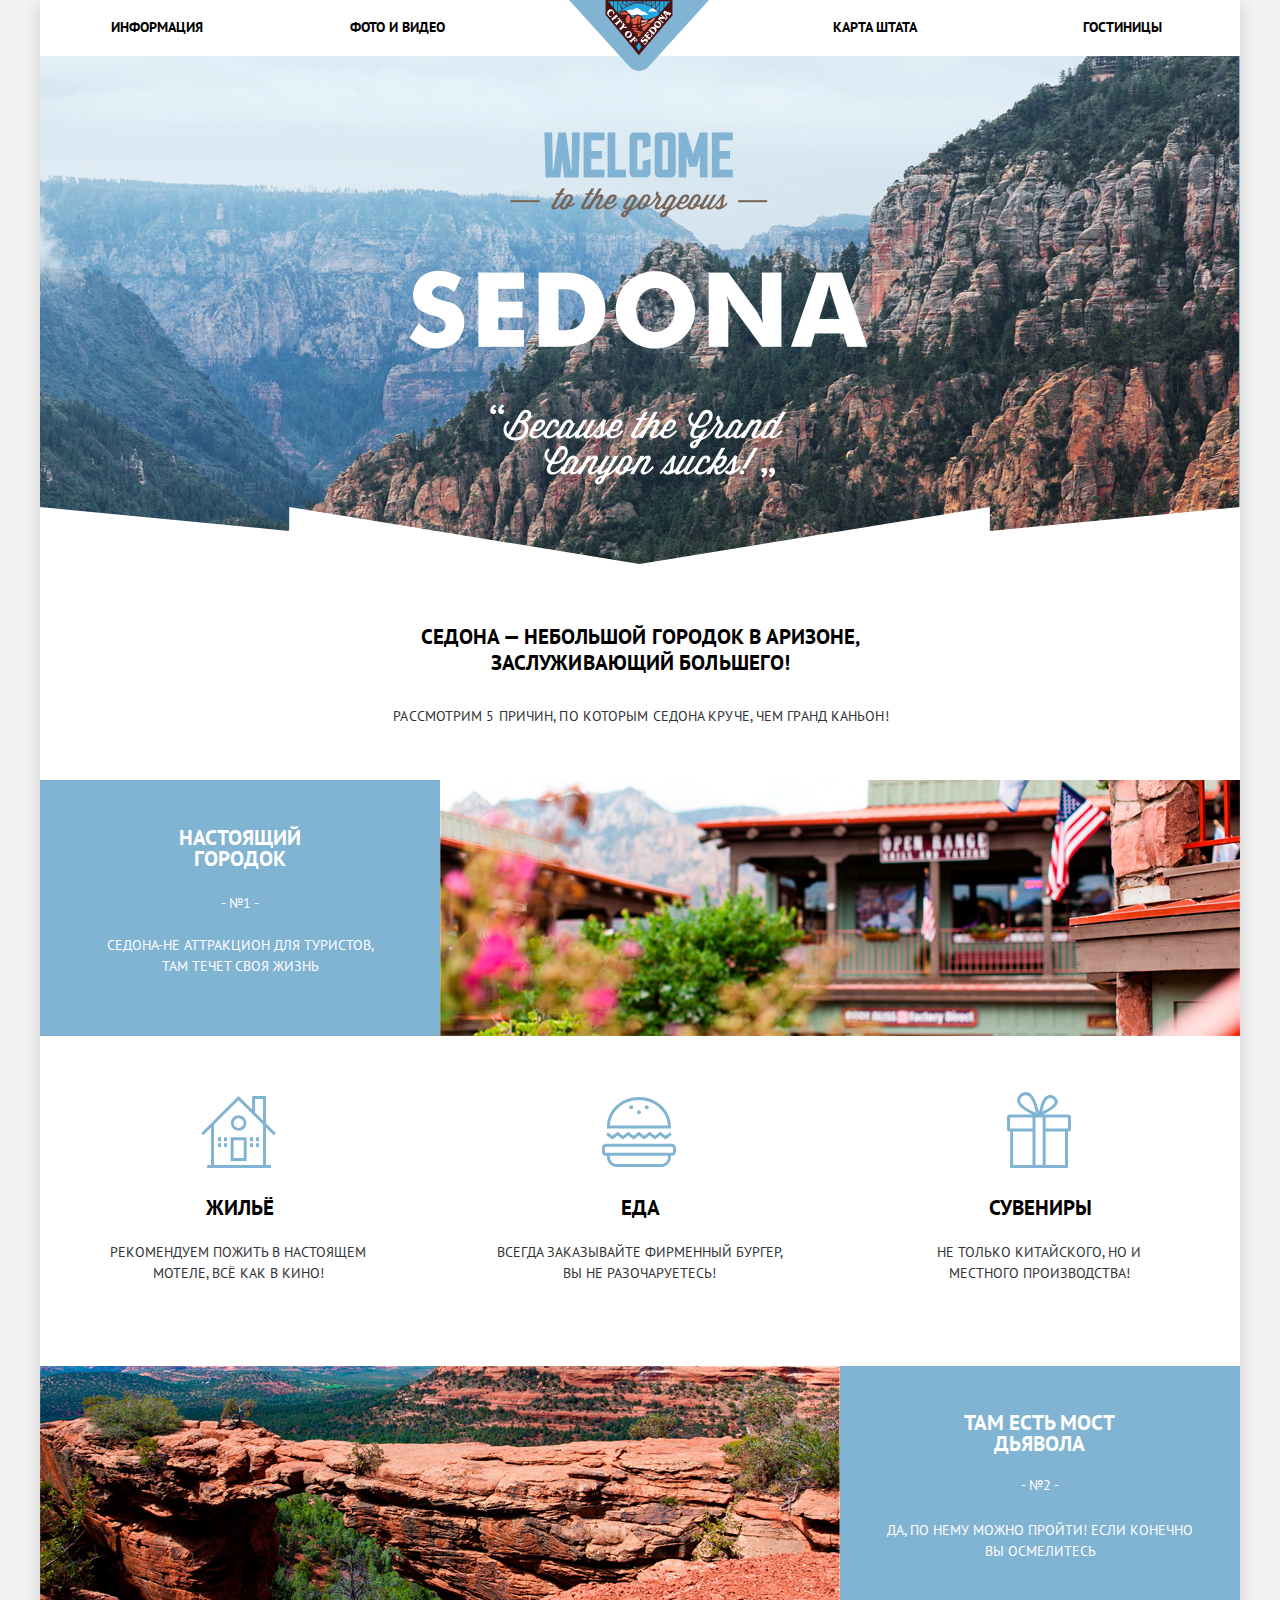
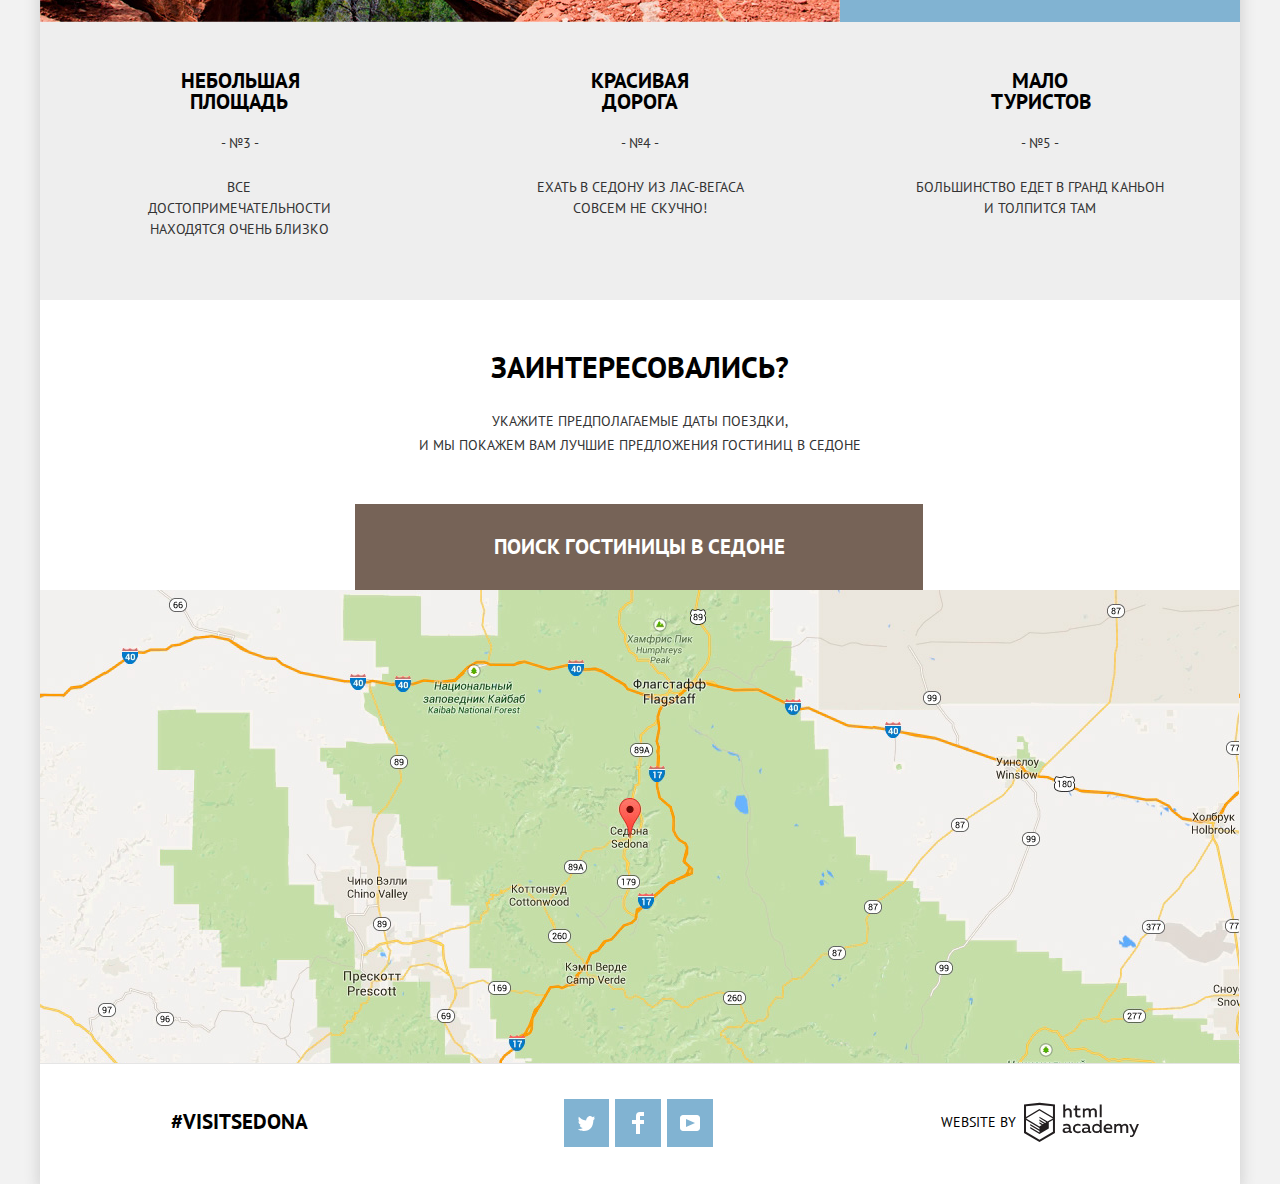
==== commit ae354e75: "Исправил ошибки после финальной проврки №1" ====
--- a/index.html
+++ b/index.html
@@ -1,181 +1,173 @@
 <!DOCTYPE html>
 <html lang="ru">
-  <head>
-    <meta charset="UTF-8">
-	  <title>HTML Academy: Седона</title>
-    <link href="https://fonts.googleapis.com/css?family=PT+Sans:400,700" rel="stylesheet">
-    <link href="css/normalize.css" rel="stylesheet">
-    <link rel="stylesheet" href="css/style.css">
-  </head>
-  <body>
-  	<header class="main-header">
-  		<nav class="main-navigation">
-        <a class="main-header-logo" aria-label="Главная старница сайта Седона">
-          <img src="img/logo-sedona.svg" width="100" height="100" alt="Логотип SITY OF SEDONA">
+
+<head>
+  <meta charset="UTF-8">
+  <title>HTML Academy: Седона</title>
+  <link href="https://fonts.googleapis.com/css?family=PT+Sans:400,700" rel="stylesheet">
+  <link href="css/normalize.css" rel="stylesheet">
+  <link rel="stylesheet" href="css/style-min.css">
+</head>
+
+<body>
+  <header class="main-header">
+    <nav class="main-navigation">
+      <a class="main-header-logo" aria-label="Главная старница сайта Седона">
+        <img src="img/logo-sedona.svg" width="100" height="100" alt="Логотип SITY OF SEDONA">
+      </a>
+      <ul class="site-navigation">
+        <li><a class="info" href="#info" aria-label="Информация о Седоне">Информация</a></li>
+        <li><a href="#media" aria-label="Фото и видео Седоны">Фото и видео</a></li>
+        <li><a href="#map" aria-label="Карта штата Седона">Карта штата</a></li>
+        <li><a href="catalog.html" aria-label="Гостиницы Седоны">Гостиницы</a></li>
+      </ul>
+    </nav>
+  </header>
+  <main class="container">
+    <div class="main-background">
+    </div>
+    <section class="features">
+      <h1>Седона — небольшой городок в Аризоне, заслуживающий большего!</h1>
+      <p>Рассмотрим 5 причин, по которым Седона круче, чем гранд каньон!</p>
+    </section>
+    <section class="main-features">
+      <ul class="features-list">
+        <li class="features-item background-blue">
+          <h3 class="number1">Настоящий городок</h3>
+          <span class="number">- №1 -</span>
+          <p class="number1-p">Седона-не аттракцион для туристов, там течет своя жизнь</p>
+        </li>
+        <li>
+          <img class="background-sedona1" src="img/photo-sedona1.jpg" width="800" height="256" alt="Фото Седона-настоящий городок">
+        </li>
+        <li class="features-item recommendations icon1">
+          <h3 class="recommendations-h1">Жильё</h3>
+          <p>Рекомендуем пожить в настоящем мотеле, всё как в кино!</p>
+        </li>
+        <li class="features-item recommendations icon2">
+          <h3 class="recommendations-h2">Еда</h3>
+          <p>Всегда заказывайте фирменный бургер, вы не разочаруетесь!</p>
+        </li>
+        <li class="features-item recommendations icon3">
+          <h3 class="recommendations-h3">Сувениры</h3>
+          <p>Не только китайского, но и местного производства!</p>
+        </li>
+        <li>
+          <img class="background-sedona2" src="img/photo-sedona2.jpg" width="800" height="256" alt="Фото Седона-место дьявола">
+        </li>
+        <li class="features-item background-blue">
+          <h3 class="number2">Там есть мост дьявола</h3>
+          <span class="number">- №2 -</span>
+          <p class="number2-p">Да, по нему можно пройти! Если конечно вы осмелитесь</p>
+        </li>
+        <li class="features-item background-grey">
+          <h3 class="number3">Небольшая площадь</h3>
+          <span class="number">- №3 -</span>
+          <p class="number3-p">Все достопримечательности находятся очень близко</p>
+        </li>
+        <li class="features-item background-grey">
+          <h3 class="number4">Красивая дорога</h3>
+          <span class="number">- №4 -</span>
+          <p class="number4-p">Ехать в седону из Лас-Вегаса совсем не скучно!</p>
+        </li>
+        <li class="features-item background-grey">
+          <h3 class="number5">Мало туристов</h3>
+          <span class="number">- №5 -</span>
+          <p class="number5-p">Большинство едет в Гранд Каньон и толпится там</p>
+        </li>
+      </ul>
+    </section>
+    <section class="hotel-search">
+      <h2 class="visually-hidden">Поиск отеля в Седоне</h2>
+      <p class="interested">Заинтересовались?</p>
+      <p class="hotel-search-info">Укажите предполагаемые даты поездки, <br> и мы покажем вам лучшие предложения
+        гостиниц в Седоне</p>
+      <div class="map">
+        <iframe src="https://www.google.com/maps/embed?pb=!1m16!1m12!1m3!1d6546.901515584176!2d-111.76544168975249!3d34.87002569000739!2m3!1f0!2f0!3f0!3m2!1i1024!2i768!4f13.1!2m1!1zU2Vkb25hLCDQkNGA0LjQt9C-0L3QsCwg0KHQqNCQIGhvbGJ1cmc!5e0!3m2!1sru!2sru!4v1536071112574"
+          width="1200" height="473" style="border:0" allowfullscreen></iframe>
+      </div>
+      <a class="main-search button-search" href="#form-search" aria-label="Выбор отеля в Седоне">Поиск гостиницы в
+        Седоне</a>
+      <form class="appointment-form" action="https://echo.htmlacademy.ru" method="post">
+        <p class="appointment-item arrival-date">
+          <label for="appointment-arrival-date">Дата заезда:</label>
+          <input class="date date-arrival" id="appointment-arrival-date" type="text" name="arrival-date" placeholder="24 апреля 2017">
+          <button class="button-calendar" type="button" aria-label="Дата заезда">
+            <svg class="button-calendar1" xmlns="http://www.w3.org/2000/svg" width="21" height="22" viewBox="0 0 21 22">
+              <path d="M19.251 2.025h-2.845V.648c0-.381-.294-.689-.656-.689-.363 0-.656.308-.656.689v1.377h-3.938V.648c0-.381-.294-.689-.655-.689-.363 0-.657.308-.657.689v1.377H5.906V.648c0-.381-.294-.689-.656-.689-.363 0-.657.308-.657.689v1.377H1.75C.784 2.025 0 2.847 0 3.862v16.302C0 21.179.784 22 1.75 22h17.501c.966 0 1.749-.821 1.749-1.836V3.862c0-1.015-.783-1.837-1.749-1.837zm.437 18.139a.448.448 0 0 1-.437.459H1.75a.45.45 0 0 1-.438-.459V3.862a.45.45 0 0 1 .438-.459h2.844v1.378c0 .381.294.689.657.689.362 0 .656-.308.656-.689V3.403h3.938v1.378c0 .381.294.689.657.689.361 0 .655-.308.655-.689V3.403h3.938v1.378c0 .381.293.689.656.689.362 0 .656-.308.656-.689V3.403h2.845c.241 0 .437.206.437.459v16.302z" />
+              <path d="M4.594 8.225h2.625v2.066H4.594zM4.594 11.668h2.625v2.067H4.594zM4.594 15.112h2.625v2.066H4.594zM9.188 15.112h2.625v2.066H9.188zM9.188 11.668h2.625v2.067H9.188zM9.188 8.225h2.625v2.066H9.188zM13.781 15.112h2.625v2.066h-2.625zM13.781 11.668h2.625v2.067h-2.625zM13.781 8.225h2.625v2.066h-2.625z" />
+            </svg>
+          </button>
+        </p>
+        <p class="appointment-item departure-date">
+          <label for="appointment-departure-date">Дата выезда:</label>
+          <input class="date date-departure" id="appointment-departure-date" type="text" name="departure-date"
+            placeholder="4 июля 2017">
+          <button class="button-calendar" type="button" aria-label="Дата выезда">
+            <svg class="button-calendar2" xmlns="http://www.w3.org/2000/svg" width="21" height="22" viewBox="0 0 21 22">
+              <path d="M19.251 2.025h-2.845V.648c0-.381-.294-.689-.656-.689-.363 0-.656.308-.656.689v1.377h-3.938V.648c0-.381-.294-.689-.655-.689-.363 0-.657.308-.657.689v1.377H5.906V.648c0-.381-.294-.689-.656-.689-.363 0-.657.308-.657.689v1.377H1.75C.784 2.025 0 2.847 0 3.862v16.302C0 21.179.784 22 1.75 22h17.501c.966 0 1.749-.821 1.749-1.836V3.862c0-1.015-.783-1.837-1.749-1.837zm.437 18.139a.448.448 0 0 1-.437.459H1.75a.45.45 0 0 1-.438-.459V3.862a.45.45 0 0 1 .438-.459h2.844v1.378c0 .381.294.689.657.689.362 0 .656-.308.656-.689V3.403h3.938v1.378c0 .381.294.689.657.689.361 0 .655-.308.655-.689V3.403h3.938v1.378c0 .381.293.689.656.689.362 0 .656-.308.656-.689V3.403h2.845c.241 0 .437.206.437.459v16.302z" />
+              <path d="M4.594 8.225h2.625v2.066H4.594zM4.594 11.668h2.625v2.067H4.594zM4.594 15.112h2.625v2.066H4.594zM9.188 15.112h2.625v2.066H9.188zM9.188 11.668h2.625v2.067H9.188zM9.188 8.225h2.625v2.066H9.188zM13.781 15.112h2.625v2.066h-2.625zM13.781 11.668h2.625v2.067h-2.625zM13.781 8.225h2.625v2.066h-2.625z" />
+            </svg>
+          </button>
+        </p>
+        <div class="abults-children">
+          <p class="appointment-item appointment-abults">
+            <label for="appointment-abults">Взрослые:</label>
+            <button class="button-enlarge button-enlarge-abults " type="button" aria-label="Уменьшть количество человек">-</button>
+            <input class="people" id="appointment-abults" type="text" name="adults" value="2">
+            <button class="button-reduce" type="button" aria-label="Увеличить количество человек">+</button>
+          </p>
+          <p class="appointment-item appointment-children">
+            <label for="appointment-children">Дети:</label>
+            <button class="button-enlarge button-enlarge-children" type="button" aria-label="Уменьшть количество человек">-</button>
+            <input class="people" id="appointment-children" type="text" name="children" value="0">
+            <button class="button-reduce" type="button" aria-label="Увеличить количество человек">+</button>
+          </p>
+        </div>
+        <button class="button" type="submit" aria-label="Найти по выбранным критериям">Найти</button>
+      </form>
+    </section>
+  </main>
+  <footer class="main-footer">
+    <span class="hashtag">#visitSEDONA</span>
+    <ul class="footer-social">
+      <li>
+        <a class="social-button social-tw" href="#tw" aria-label="Мы в твиттере">
+          <span class="visually-hidden">twitter</span>
+          <svg xmlns="http://www.w3.org/2000/svg" xmlns:xlink="http://www.w3.org/1999/xlink" width="17" height="15"
+            viewBox="0 0 17 15">
+            <path fill="#FFF" d="M10.95.144c1.685-.496 2.984.27 3.577 1.179.673-.231 1.331-.481 2.011-.708a2.345 2.345 0 0 1-.857 1.768c.685.17 1.304-.491 1.304-.491-.169 1-1.006 1.788-1.563 2.024-.231 6.75-3.175 11.217-10.077 11.082h-.446c-.41 0-4.164-.46-4.898-1.887 2.271.196 3.893-.422 4.693-1.177-.96-.3-2.679-.477-2.979-2.95.349.106.564.228 1.19.119C1.705 8.247.374 7.53.448 5.33c.285.328 1.067.536 1.34.472C1.085 5.561-.182 2.442.894.85c1.818 1.854 3.735 3.606 7.152 3.773C8.254 2.33 9.183.793 10.95.144z" />
+          </svg>
         </a>
-        <ul class="site-navigation">
-          <li><a class="info" href="#info" aria-label="Информация о Седоне">Информация</a></li>
-          <li><a href="#media" aria-label="Фото и видео Седоны">Фото и видео</a></li>
-          <li><a href="#map" aria-label="Карта штата Седона">Карта штата</a></li>
-          <li><a href="#hotels" aria-label="Гостиницы Седоны">Гостиницы</a></li>
-        </ul>
-      </nav>
-  	</header>
-  	<main class="container">
-  	  <div class="main-background"> 
-      </div>
-      <section class="features">
-        <h1>Седона — небольшой городок в Аризоне, заслуживающий большего!</h1>
-        <p>Рассмотрим 5 причин, по которым Седона круче, чем гранд каньон!</p>
-      </section>
-  	  <section class="main-features">
-  	  	<ul class="features-list">
-  	  		<li class="features-item background-blue">
-  	  		  <h3 class="number1">Настоящий городок</h3>
-  	  		  <span class="number">- №1 -</span>
-  	  		  <p class="number1-p">Седона-не аттракцион для туристов, там течет своя жизнь</p>
-  	  		</li>
-          <li>
-            <img class="background-sedona1" src="img/photo-sedona1.jpg" alt="Фото Седона-настоящий городок">
-          </li>
-          <li class="features-item recommendations icon1">
-            <h3 class="recommendations-h1">Жильё</h3>
-            <p>Рекомендуем пожить в настоящем мотеле, всё как в кино!</p> 
-          </li>
-          <li class="features-item recommendations icon2">
-            <h3 class="recommendations-h2">Еда</h3>
-            <p>Всегда заказывайте фирменный бургер, вы не разочаруетесь!</p> 
-          </li>
-          <li class="features-item recommendations icon3">
-            <h3 class="recommendations-h3">Сувениры</h3>
-            <p>Не только китайского, но и местного производства!</p> 
-          </li>
-          <li>
-            <img class="background-sedona2" src="img/photo-sedona2.jpg" alt="Фото Седона-место дьявола">
-          </li>
-  	  		<li class="features-item background-blue">
-  	  		  <h3 class="number2">Там есть мост дьявола</h3>
-  	  		  <span class="number">- №2 -</span>
-  	  		  <p class="number2-p">Да, по нему можно пройти! Если конечно вы осмелитесь</p>
-  	  		</li>
-  	  		<li class="features-item background-grey">
-  	  		  <h3 class="number3">Небольшая площадь</h3>
-  	  		  <span class="number">- №3 -</span>
-  	  		  <p class="number3-p">Все достопримечательности находятся очень близко</p>
-  	  		</li>
-  	  		<li class="features-item background-grey">
-  	  		  <h3 class="number4">Красивая дорога</h3>
-  	  		  <span class="number">- №4 -</span>
-  	  		  <p class="number4-p">Ехать в седону из Лас-Вегаса совсем не скучно!</p>
-  	  		</li>
-  	  		<li class="features-item background-grey">
-  	  		  <h3 class="number5">Мало туристов</h3>
-  	  		  <span class="number">- №5 -</span>
-  	  		  <p class="number5-p">Большинство едет в Гранд Каньон и толпится там</p>
-  	  	    </li>
-  	    </ul>
-  	  </section>
-  	  <section class="hotel-search">
-  	  	<h2 class="visually-hidden">Поиск отеля в Седоне</h2>
-        <p class="interested">Заинтересовались?</p>
-  	  	<p class="hotel-search-info">Укажите предполагаемые даты поездки, <br> и мы покажем вам лучшие предложения гостиниц в Седоне</p>
-        <div class="map">
-          <iframe src="https://www.google.com/maps/embed?pb=!1m16!1m12!1m3!1d6546.901515584176!2d-111.76544168975249!3d34.87002569000739!2m3!1f0!2f0!3f0!3m2!1i1024!2i768!4f13.1!2m1!1zU2Vkb25hLCDQkNGA0LjQt9C-0L3QsCwg0KHQqNCQIGhvbGJ1cmc!5e0!3m2!1sru!2sru!4v1536071112574" width="1200" height="473" frameborder="0" style="border:0" allowfullscreen></iframe>
-        </div>
-  	  	<button class="main-search" type="button">Поиск гостиницы в Седоне</button>
-        <form class="appointment-form" action="https://echo.htmlacademy.ru" method="post">
-          <p class="appointment-item arrival-date">
-            <label for="appointment-arrival-date">Дата заезда:</label>
-            <input class="date date-arrival" id="appointment-arrival-date" type="text" name="arrival-date" placeholder="24 апреля 2017">
-            <button class="button-calendar" type="button" aria-label="Дата заезда">
-              <svg class="button-calendar1" xmlns="http://www.w3.org/2000/svg" width="21" height="22" viewBox="0 0 21 22">
-                <path d="M19.251 2.025h-2.845V.648c0-.381-.294-.689-.656-.689-.363 0-.656.308-.656.689v1.377h-3.938V.648c0-.381-.294-.689-.655-.689-.363 0-.657.308-.657.689v1.377H5.906V.648c0-.381-.294-.689-.656-.689-.363 0-.657.308-.657.689v1.377H1.75C.784 2.025 0 2.847 0 3.862v16.302C0 21.179.784 22 1.75 22h17.501c.966 0 1.749-.821 1.749-1.836V3.862c0-1.015-.783-1.837-1.749-1.837zm.437 18.139a.448.448 0 0 1-.437.459H1.75a.45.45 0 0 1-.438-.459V3.862a.45.45 0 0 1 .438-.459h2.844v1.378c0 .381.294.689.657.689.362 0 .656-.308.656-.689V3.403h3.938v1.378c0 .381.294.689.657.689.361 0 .655-.308.655-.689V3.403h3.938v1.378c0 .381.293.689.656.689.362 0 .656-.308.656-.689V3.403h2.845c.241 0 .437.206.437.459v16.302z"/>
-                <path d="M4.594 8.225h2.625v2.066H4.594zM4.594 11.668h2.625v2.067H4.594zM4.594 15.112h2.625v2.066H4.594zM9.188 15.112h2.625v2.066H9.188zM9.188 11.668h2.625v2.067H9.188zM9.188 8.225h2.625v2.066H9.188zM13.781 15.112h2.625v2.066h-2.625zM13.781 11.668h2.625v2.067h-2.625zM13.781 8.225h2.625v2.066h-2.625z"/>
-              </svg>
-            </button>
-          </p>
-          <p class="appointment-item departure-date">
-            <label for="appointment-departure-date">Дата выезда:</label> 
-            <input class="date date-departure" id="appointment-departure-date" type="text" name="departure-date" placeholder="4 июля 2017">
-            <button class="button-calendar" type="button" aria-label="Дата выезда">
-              <svg class="button-calendar2" xmlns="http://www.w3.org/2000/svg" width="21" height="22" viewBox="0 0 21 22">
-                <path d="M19.251 2.025h-2.845V.648c0-.381-.294-.689-.656-.689-.363 0-.656.308-.656.689v1.377h-3.938V.648c0-.381-.294-.689-.655-.689-.363 0-.657.308-.657.689v1.377H5.906V.648c0-.381-.294-.689-.656-.689-.363 0-.657.308-.657.689v1.377H1.75C.784 2.025 0 2.847 0 3.862v16.302C0 21.179.784 22 1.75 22h17.501c.966 0 1.749-.821 1.749-1.836V3.862c0-1.015-.783-1.837-1.749-1.837zm.437 18.139a.448.448 0 0 1-.437.459H1.75a.45.45 0 0 1-.438-.459V3.862a.45.45 0 0 1 .438-.459h2.844v1.378c0 .381.294.689.657.689.362 0 .656-.308.656-.689V3.403h3.938v1.378c0 .381.294.689.657.689.361 0 .655-.308.655-.689V3.403h3.938v1.378c0 .381.293.689.656.689.362 0 .656-.308.656-.689V3.403h2.845c.241 0 .437.206.437.459v16.302z"/>
-                <path d="M4.594 8.225h2.625v2.066H4.594zM4.594 11.668h2.625v2.067H4.594zM4.594 15.112h2.625v2.066H4.594zM9.188 15.112h2.625v2.066H9.188zM9.188 11.668h2.625v2.067H9.188zM9.188 8.225h2.625v2.066H9.188zM13.781 15.112h2.625v2.066h-2.625zM13.781 11.668h2.625v2.067h-2.625zM13.781 8.225h2.625v2.066h-2.625z"/>
-              </svg>
-            </button>
-          </p>
-          <div class="abults-children">
-            <p class="appointment-item appointment-abults">
-              <label for="appointment-abults">Взрослые:</label>
-              <button class="button-enlarge button-enlarge-abults " type="button" aria-label="Уменьшть количество человек">-</button>
-              <input class="people" id="appointment-abults" type="number" name="adults" value="2">
-              <button class="button-reduce" type="button" aria-label="Увеличить количество человек">+</button>
-            </p>
-            <p class="appointment-item appointment-children">
-              <label for="appointment-children">Дети:</label>
-              <button class="button-enlarge button-enlarge-children" type="button" aria-label="Уменьшть количество человек">-</button>
-              <input class="people" id="appointment-children" type="number" name="children" value="0">
-              <button class="button-reduce" type="button" aria-label="Увеличить количество человек">+</button>
-            </p>
-          </div> 
-          <button class="button" type="submit" aria-label="Найти по выбранным критериям">Найти</button>
-        </form>
-  	  </section>
-  	</main>
-  	<footer class="main-footer">
-  		<span class="hashtag">#visitSEDONA</span>
-  			<ul class="footer-social">
-  				<li>
-            <a class="social-button social-tw" href="#tw" aria-label="Мы в твиттере">
-              <span class="visually-hidden">twitter</span>
-              <svg xmlns="http://www.w3.org/2000/svg" xmlns:xlink="http://www.w3.org/1999/xlink" width="17" height="15" viewBox="0 0 17 15"><path fill="#FFF" d="M10.95.144c1.685-.496 2.984.27 3.577 1.179.673-.231 1.331-.481 2.011-.708a2.345 2.345 0 0 1-.857 1.768c.685.17 1.304-.491 1.304-.491-.169 1-1.006 1.788-1.563 2.024-.231 6.75-3.175 11.217-10.077 11.082h-.446c-.41 0-4.164-.46-4.898-1.887 2.271.196 3.893-.422 4.693-1.177-.96-.3-2.679-.477-2.979-2.95.349.106.564.228 1.19.119C1.705 8.247.374 7.53.448 5.33c.285.328 1.067.536 1.34.472C1.085 5.561-.182 2.442.894.85c1.818 1.854 3.735 3.606 7.152 3.773C8.254 2.33 9.183.793 10.95.144z"/>
-              </svg>
-            </a>
-          </li>
-          <li>
-            <a class="social-button social-fb" href="#fb" aria-label="Мы в фейсбуке">
-              <span class="visually-hidden">facebook</span>
-              <svg xmlns="http://www.w3.org/2000/svg" width="12" height="22" viewBox="0 0 12 22"><path fill="#FFF" d="M12 4V0H8a4 4 0 0 0-4 4v4H0v4h4v10h4V12h4V8H8V4h4z"/></svg>
-            </a>
-          </li>
-          <li>
-            <a class="social-button social-yt" href="#yt" aria-label="Мы на ютубе">
-              <span class="visually-hidden">you tube</span>
-              <svg xmlns="http://www.w3.org/2000/svg" xmlns:xlink="http://www.w3.org/1999/xlink" width="20" height="16" viewBox="0 0 20 16"><path fill="#FFF" d="M17 0H3C1.35 0 0 1.35 0 3v10c0 1.65 1.35 3 3 3h14c1.65 0 3-1.35 3-3V3c0-1.65-1.35-3-3-3zM6.027 11.998V4.002L15.014 8l-8.987 3.998z"/></svg>
-            </a>
-          </li>
-  			</ul>
-  		<p class="footer-copyright">
-  			<span>Website by</span>
-  			<a class="button" href="https://htmlacademy.ru" aria-label="Сайт htmlacademy">
-  				<svg id="Layer_1" data-name="Layer 1" xmlns="http://www.w3.org/2000/svg" viewBox="0 0 108.08 36.85"><title>logo-htmlacademy-small1</title><path d="M44.61,26.88a2,2,0,0,0,.55-0.1v1.33a3.25,3.25,0,0,1-1.18.21,1.67,1.67,0,0,1-1.67-1,4.84,4.84,0,0,1-3.14,1.08c-1.51,0-2.91-.83-2.91-2.55,0-2.13,2-2.79,3.71-2.79a11.08,11.08,0,0,1,2.17.25v-0.3c0-1-.76-1.77-2.19-1.77a7.42,7.42,0,0,0-3,.64v-1.7a10.21,10.21,0,0,1,3.19-.55c2.36,0,3.81,1.12,3.81,3.65v3a0.54,0.54,0,0,0,.49.59h0.17Zm-6.44-1.13A1.35,1.35,0,0,0,39.63,27h0.11a3.39,3.39,0,0,0,2.41-1V24.58a9.72,9.72,0,0,0-1.81-.21c-1,0-2.16.33-2.16,1.38h0Zm12.36-6.11a5,5,0,0,1,2.57.64V22a4.08,4.08,0,0,0-2.3-.7,2.75,2.75,0,1,0,0,5.49,5,5,0,0,0,2.43-.64v1.71a6.27,6.27,0,0,1-2.76.57A4.21,4.21,0,0,1,46,24.51q0-.21,0-0.41a4.32,4.32,0,0,1,4.18-4.46h0.38Zm12.17,7.24a2,2,0,0,0,.55-0.1v1.33a3.25,3.25,0,0,1-1.18.21,1.67,1.67,0,0,1-1.67-1,4.84,4.84,0,0,1-3.14,1.08c-1.51,0-2.91-.83-2.91-2.55,0-2.13,2-2.79,3.71-2.79a11.08,11.08,0,0,1,2.17.25v-0.3c0-1-.76-1.77-2.19-1.77a7.42,7.42,0,0,0-3,.64v-1.7a10.21,10.21,0,0,1,3.19-.55c2.36,0,3.81,1.12,3.81,3.65v3a0.54,0.54,0,0,0,.49.59h0.17Zm-6.44-1.13A1.35,1.35,0,0,0,57.73,27h0.11a3.39,3.39,0,0,0,2.41-1V24.58a9.72,9.72,0,0,0-1.81-.21c-1.06,0-2.16.33-2.16,1.38h0ZM73,16V28.2H71.35V26.88a3.88,3.88,0,0,1-3.19,1.54,4.4,4.4,0,0,1,0-8.78,3.81,3.81,0,0,1,3,1.3V16H73Zm-4.53,5.22a2.76,2.76,0,1,0,0,5.52A2.86,2.86,0,0,0,71.15,25V23A2.91,2.91,0,0,0,68.49,21.27ZM79,19.64c3.31,0,4.46,2.68,3.92,5.09H76.7c0.21,1.5,1.67,2.11,3.19,2.11a6.11,6.11,0,0,0,2.64-.59v1.6a7.14,7.14,0,0,1-3,.57C77,28.42,74.78,27,74.78,24a4.18,4.18,0,0,1,4-4.39H79Zm0.09,1.54a2.28,2.28,0,0,0-2.44,2.1v0.06H81.3A2,2,0,0,0,79.13,21.18Zm5.73,7V19.87h1.65v1a3.81,3.81,0,0,1,2.78-1.27A2.86,2.86,0,0,1,91.89,21a4.12,4.12,0,0,1,2.91-1.33A3.06,3.06,0,0,1,98,23V28.2h-1.9V23.05a1.59,1.59,0,0,0-1.42-1.75H94.42a2.8,2.8,0,0,0-2.07,1.12V28.2h-1.9V23.05A1.59,1.59,0,0,0,89,21.31H88.8a3,3,0,0,0-2.21,1.29v5.63H84.86Zm21.31-8.33h1.9l-3.91,9.46c-0.9,2.17-2.09,2.86-3.35,2.86a4.76,4.76,0,0,1-1.1-.14V30.46a2.86,2.86,0,0,0,.85.12c0.9,0,1.58-.64,2.07-1.9l0.17-.42-4-8.4h2l2.86,6.29ZM38.73,1.46V6.22a3.81,3.81,0,0,1,2.7-1.14,3.25,3.25,0,0,1,3.44,3.4v5.15H43V8.72a1.81,1.81,0,0,0-1.61-2h-0.3a2.93,2.93,0,0,0-2.32,1.39v5.52h-1.9V1.46h1.9ZM49.94,2.31v3h3V6.91h-3v3.81c0,1.1.5,1.46,1.58,1.46a4.49,4.49,0,0,0,1.69-.33v1.6A6.8,6.8,0,0,1,51,13.8a2.55,2.55,0,0,1-2.86-2.74V6.89H46.58V5.26h1.5V2.74Zm5.4,11.31V5.28H57v1A3.81,3.81,0,0,1,59.77,5a2.86,2.86,0,0,1,2.6,1.33A4.12,4.12,0,0,1,65.28,5,3.06,3.06,0,0,1,68.44,8.4v5.21h-1.9V8.46a1.59,1.59,0,0,0-1.42-1.75H64.89a2.8,2.8,0,0,0-2.07,1.12v5.78h-1.9V8.46A1.59,1.59,0,0,0,59.5,6.71H59.27A3,3,0,0,0,57.06,8v5.63H55.34ZM71.17,1.45H73V13.6H71.17V1.45ZM14.71,0H14.55L0,1.54V28.21l14.55,8.66,14.55-8.66V1.54Zm12.5,27.1L14.55,34.64,1.9,27.12V16.18l12.59,7.5V25L5.86,19.9v1.31l8.68,5.21v1.39L5.87,22.65V24l8.68,5.21,8.75-5.24V18.31L27.2,16V27.12Zm0-12.53-3.48,2-1.6,1L14.51,13v1.31L21,18.23H21l-0.14.09-1,.54-5.37-3.2V17l4.24,2.52-1,.67-3.2-1.9v1.31l2.1,1.24L14.5,22.1,2,14.65,14.51,7.11Zm0-1.32L14.49,5.76,1.91,13.25v-10L14.56,1.92,27.21,3.25v10h0Z" transform="translate(0 -0.02)" fill="#231f20"/></svg>
-  			</a>
-  		</p>
-  	</footer>
-    <script>
-      var link = document.querySelector(".main-search");
+      </li>
+      <li>
+        <a class="social-button social-fb" href="#fb" aria-label="Мы в фейсбуке">
+          <span class="visually-hidden">facebook</span>
+          <svg xmlns="http://www.w3.org/2000/svg" width="12" height="22" viewBox="0 0 12 22">
+            <path fill="#FFF" d="M12 4V0H8a4 4 0 0 0-4 4v4H0v4h4v10h4V12h4V8H8V4h4z" /></svg>
+        </a>
+      </li>
+      <li>
+        <a class="social-button social-yt" href="#yt" aria-label="Мы на ютубе">
+          <span class="visually-hidden">you tube</span>
+          <svg xmlns="http://www.w3.org/2000/svg" xmlns:xlink="http://www.w3.org/1999/xlink" width="20" height="16"
+            viewBox="0 0 20 16">
+            <path fill="#FFF" d="M17 0H3C1.35 0 0 1.35 0 3v10c0 1.65 1.35 3 3 3h14c1.65 0 3-1.35 3-3V3c0-1.65-1.35-3-3-3zM6.027 11.998V4.002L15.014 8l-8.987 3.998z" /></svg>
+        </a>
+      </li>
+    </ul>
+    <p class="footer-copyright">
+      <span>Website by</span>
+      <a class="button" href="https://htmlacademy.ru/intensive/htmlcss" aria-label="Сайт htmlacademy">
+        <svg id="Layer_1" data-name="Layer 1" xmlns="http://www.w3.org/2000/svg" viewBox="0 0 108.08 36.85">
+          <title>logo-htmlacademy-small1</title>
+          <path d="M44.61,26.88a2,2,0,0,0,.55-0.1v1.33a3.25,3.25,0,0,1-1.18.21,1.67,1.67,0,0,1-1.67-1,4.84,4.84,0,0,1-3.14,1.08c-1.51,0-2.91-.83-2.91-2.55,0-2.13,2-2.79,3.71-2.79a11.08,11.08,0,0,1,2.17.25v-0.3c0-1-.76-1.77-2.19-1.77a7.42,7.42,0,0,0-3,.64v-1.7a10.21,10.21,0,0,1,3.19-.55c2.36,0,3.81,1.12,3.81,3.65v3a0.54,0.54,0,0,0,.49.59h0.17Zm-6.44-1.13A1.35,1.35,0,0,0,39.63,27h0.11a3.39,3.39,0,0,0,2.41-1V24.58a9.72,9.72,0,0,0-1.81-.21c-1,0-2.16.33-2.16,1.38h0Zm12.36-6.11a5,5,0,0,1,2.57.64V22a4.08,4.08,0,0,0-2.3-.7,2.75,2.75,0,1,0,0,5.49,5,5,0,0,0,2.43-.64v1.71a6.27,6.27,0,0,1-2.76.57A4.21,4.21,0,0,1,46,24.51q0-.21,0-0.41a4.32,4.32,0,0,1,4.18-4.46h0.38Zm12.17,7.24a2,2,0,0,0,.55-0.1v1.33a3.25,3.25,0,0,1-1.18.21,1.67,1.67,0,0,1-1.67-1,4.84,4.84,0,0,1-3.14,1.08c-1.51,0-2.91-.83-2.91-2.55,0-2.13,2-2.79,3.71-2.79a11.08,11.08,0,0,1,2.17.25v-0.3c0-1-.76-1.77-2.19-1.77a7.42,7.42,0,0,0-3,.64v-1.7a10.21,10.21,0,0,1,3.19-.55c2.36,0,3.81,1.12,3.81,3.65v3a0.54,0.54,0,0,0,.49.59h0.17Zm-6.44-1.13A1.35,1.35,0,0,0,57.73,27h0.11a3.39,3.39,0,0,0,2.41-1V24.58a9.72,9.72,0,0,0-1.81-.21c-1.06,0-2.16.33-2.16,1.38h0ZM73,16V28.2H71.35V26.88a3.88,3.88,0,0,1-3.19,1.54,4.4,4.4,0,0,1,0-8.78,3.81,3.81,0,0,1,3,1.3V16H73Zm-4.53,5.22a2.76,2.76,0,1,0,0,5.52A2.86,2.86,0,0,0,71.15,25V23A2.91,2.91,0,0,0,68.49,21.27ZM79,19.64c3.31,0,4.46,2.68,3.92,5.09H76.7c0.21,1.5,1.67,2.11,3.19,2.11a6.11,6.11,0,0,0,2.64-.59v1.6a7.14,7.14,0,0,1-3,.57C77,28.42,74.78,27,74.78,24a4.18,4.18,0,0,1,4-4.39H79Zm0.09,1.54a2.28,2.28,0,0,0-2.44,2.1v0.06H81.3A2,2,0,0,0,79.13,21.18Zm5.73,7V19.87h1.65v1a3.81,3.81,0,0,1,2.78-1.27A2.86,2.86,0,0,1,91.89,21a4.12,4.12,0,0,1,2.91-1.33A3.06,3.06,0,0,1,98,23V28.2h-1.9V23.05a1.59,1.59,0,0,0-1.42-1.75H94.42a2.8,2.8,0,0,0-2.07,1.12V28.2h-1.9V23.05A1.59,1.59,0,0,0,89,21.31H88.8a3,3,0,0,0-2.21,1.29v5.63H84.86Zm21.31-8.33h1.9l-3.91,9.46c-0.9,2.17-2.09,2.86-3.35,2.86a4.76,4.76,0,0,1-1.1-.14V30.46a2.86,2.86,0,0,0,.85.12c0.9,0,1.58-.64,2.07-1.9l0.17-.42-4-8.4h2l2.86,6.29ZM38.73,1.46V6.22a3.81,3.81,0,0,1,2.7-1.14,3.25,3.25,0,0,1,3.44,3.4v5.15H43V8.72a1.81,1.81,0,0,0-1.61-2h-0.3a2.93,2.93,0,0,0-2.32,1.39v5.52h-1.9V1.46h1.9ZM49.94,2.31v3h3V6.91h-3v3.81c0,1.1.5,1.46,1.58,1.46a4.49,4.49,0,0,0,1.69-.33v1.6A6.8,6.8,0,0,1,51,13.8a2.55,2.55,0,0,1-2.86-2.74V6.89H46.58V5.26h1.5V2.74Zm5.4,11.31V5.28H57v1A3.81,3.81,0,0,1,59.77,5a2.86,2.86,0,0,1,2.6,1.33A4.12,4.12,0,0,1,65.28,5,3.06,3.06,0,0,1,68.44,8.4v5.21h-1.9V8.46a1.59,1.59,0,0,0-1.42-1.75H64.89a2.8,2.8,0,0,0-2.07,1.12v5.78h-1.9V8.46A1.59,1.59,0,0,0,59.5,6.71H59.27A3,3,0,0,0,57.06,8v5.63H55.34ZM71.17,1.45H73V13.6H71.17V1.45ZM14.71,0H14.55L0,1.54V28.21l14.55,8.66,14.55-8.66V1.54Zm12.5,27.1L14.55,34.64,1.9,27.12V16.18l12.59,7.5V25L5.86,19.9v1.31l8.68,5.21v1.39L5.87,22.65V24l8.68,5.21,8.75-5.24V18.31L27.2,16V27.12Zm0-12.53-3.48,2-1.6,1L14.51,13v1.31L21,18.23H21l-0.14.09-1,.54-5.37-3.2V17l4.24,2.52-1,.67-3.2-1.9v1.31l2.1,1.24L14.5,22.1,2,14.65,14.51,7.11Zm0-1.32L14.49,5.76,1.91,13.25v-10L14.56,1.92,27.21,3.25v10h0Z"
+            transform="translate(0 -0.02)" fill="#231f20" />
+        </svg>
+      </a>
+    </p>
+  </footer>
+  <script src="js/script-min.js"></script>
+</body>
 
-      var popup = document.querySelector(".appointment-form");
-
-      var form = document.querySelector("form");
-      var arrivalDate = document.querySelector(".date-arrival");
-      var departureDate = document.querySelector(".date-departure");
-
-      link.addEventListener("click", function (evt) {
-        evt.preventDefault();
-        popup.classList.toggle("form-show");
-        arrivalDate.focus();
-      });
-
-      form.addEventListener("submit", function (evt) {
-        if (!arrivalDate.value || !departureDate.value) {
-        evt.preventDefault();
-        popup.classList.remove("form-error");
-        popup.offsetWidth = popup.offsetWidth;
-        popup.classList.add("form-error");
-        console.log("Необходимо выбрать дату заезда и дату выезда");
-        }
-      });
-    </script>
-  </body>
 </html>--- a/css/style-min.css
+++ b/css/style-min.css
@@ -0,0 +1 @@
+.features h1,.main-navigation{text-align:center;font-weight:700}.icon1 h3::before,.icon2 h3::before,.icon3 h3::before,.main-background::before{content:"";background-repeat:no-repeat}.container .main-background,.icon1 h3::before,.icon2 h3::before,.icon3 h3::before,.main-background::before{background-repeat:no-repeat}.appointment-item .date,.button-transparent,.filter-range,.hotel-search .button,body{text-transform:uppercase}.features-list,.footer-social,.hotel-choice ul,.hotels ul,.hotels-sorting ul,.site-navigation{list-style:none}body{width:1200px;margin:0 auto;padding:0;font-family:"PT Sans",Arial,sans-serif;font-size:14px;line-height:21px;color:#333;background-color:#f2f2f2;-webkit-box-shadow:0 5px 15px 0 rgba(50,50,50,.2);box-shadow:0 5px 15px 0 rgba(50,50,50,.2)}a{text-decoration:none}img{max-width:100%;height:auto}.visually-hidden:not(:focus):not(:active),input[type=checkbox].visually-hidden,input[type=radio].visually-hidden{position:absolute;width:1px;height:1px;margin:-1px;border:0;padding:0;white-space:nowrap;-webkit-clip-path:inset(100%);clip-path:inset(100%);clip:rect(0 0 0 0);overflow:hidden}.main-navigation{position:relative;font-size:14px;font-stretch:normal;line-height:1.86;letter-spacing:inherit;color:#000;background-color:#fff}.site-navigation{display:-webkit-box;display:-ms-flexbox;display:flex;min-height:56px;margin:0}.main-header-logo img{position:absolute;left:529px;width:140px;height:71px}.site-navigation a{width:239px;min-height:56px;color:#000}.site-navigation a:hover{color:#81b3d2}.site-navigation a:focus{color:#766357}.site-navigation a:active{color:rgba(0,0,0,.3)}.site-navigation li:first-child{padding-top:14px;padding-right:0;padding-left:31px}.site-navigation li:nth-child(2){padding-top:14px;padding-right:0;padding-left:147px}.site-navigation li:nth-child(3){padding-top:14px;padding-left:388px}.site-navigation li:last-child{padding-top:14px;padding-left:166px}.container .main-background{width:1200px;height:508px;margin-top:0;background-image:url(../img/main-background.jpg);background-size:cover;background-position:-1px -83px;background-color:#81b3d2}.main-background::before{display:block;position:relative;top:450px;left:0;width:1200px;height:59px;background-image:url(../img/intro-mask.svg);background-size:1201px 59px;background-position:-1px 0}.features{padding-top:46px;padding-bottom:37px;background-color:#fff}.features h1{padding-right:359px;padding-left:360px;padding-bottom:13px;font-size:21px;line-height:1.24;letter-spacing:.1px;color:#000}.features p{padding-right:350px;padding-left:352px;padding-bottom:0;font-size:14px;line-height:1.86;letter-spacing:.1px;text-align:center;color:#333}.features-item,.features-item h3,.features-list .background-blue{line-height:21px;text-align:center}.main-features{padding-top:0;background-color:#fff}.features-list{display:-webkit-box;display:-ms-flexbox;display:flex;margin-top:0;margin-bottom:0;padding:0;-ms-flex-wrap:wrap;flex-wrap:wrap}.features-list .features-item{width:400px;min-height:246px;margin:0;list-style:none}.features-list .number1{padding:26px 138px 3px 137px}.number1-p{padding-top:7px;padding-right:55px;padding-left:55px}.features-list .number2{padding-top:25px;padding-right:125px;padding-left:124px}.background-grey h3{margin-top:0;padding-top:48px}.background-grey .number3{padding-right:143px;padding-left:141px}.background-grey .number4,.background-grey .number5{padding-right:151px;padding-left:151px}.background-grey p{margin-bottom:0;padding-bottom:60px}.number2-p{padding-top:10px;padding-right:45px;padding-left:45px}.number3-p{padding-top:9px;padding-right:97px;padding-left:95px}.number4-p{padding-top:9px;padding-right:69px;padding-left:69px}.number5-p{padding-top:9px;padding-right:75px;padding-left:75px}.features-list .number1,.features-list .number2{font-size:21px;font-weight:700;line-height:21px;text-align:center;color:#fff}.features-list .background-blue{background-color:#81b3d2;font-size:14px;font-weight:400;color:#fff}.background-sedona1,.background-sedona2{display:block;width:800px;height:256px}.icon1 p{padding:3px 73px 68px 69px}.icon2 p{padding-top:3px;padding-right:50px;padding-left:49px}.icon3 p{padding-top:3px;padding-right:64px;padding-left:62px}.icon1 h3::before{display:block;width:75px;height:72px;margin-top:60px;margin-bottom:29px;margin-left:161px;background-image:url(../img/icon-1.svg);background-size:75px 72px}.icon2 h3::before{display:block;width:74px;height:70px;margin-top:61px;margin-bottom:30px;margin-left:162px;background-image:url(../img/icon-3.svg);background-size:74px 70px}.icon3 h3::before{display:block;width:64px;height:76px;margin-top:56px;margin-bottom:29px;margin-left:167px;background-image:url(../img/icon-2.svg);background-size:64px 76px}.features-item h3{font-size:21px;font-weight:700;color:#000}.features-item{font-size:14px;font-weight:400;color:#333}.features-list .background-grey{background-color:#eee}.interested{margin-top:0;padding-top:49px}.hotel-search-info{margin-top:-6px;padding-right:353px;padding-bottom:119px;padding-left:353px}.map{width:1200px;height:473px;background-image:url(../img/map.jpg);background-position:-1px 0}.hotel-search .interested{font-size:30px;font-weight:700;line-height:36px;text-align:center;color:#000}.hotel-search .hotel-search-info{font-size:14px;font-weight:400;line-height:24px;text-align:center;color:#333}.hotel-search .main-search{position:absolute;left:315px;bottom:473px;padding-top:30px;padding-bottom:30px;width:568px;font-size:21px;font-weight:700;line-height:26px;text-align:center;text-transform:uppercase;color:#fff;background-color:#766357;border:0}.hotel-search .main-search:hover{background-color:#604e43}.hotel-search .main-search:focus{background-color:#503e33;color:rgba(255,255,255,.3)}.hotel-search{position:relative;text-align:center;background-color:#fff}.appointment-form{position:absolute;left:315px;bottom:78px;display:none;width:568px;min-height:395px;background:#fff;-webkit-box-shadow:0 7px 15px 0 rgba(50,50,50,.2);box-shadow:0 7px 15px 0 rgba(50,50,50,.2)}.abults-children,.main-footer{display:-webkit-box;display:-ms-flexbox}.hotel-search .appointment-item{font-size:14px;font-weight:700;line-height:26px;text-align:center;color:#000}.appointment-item .date{width:333px;min-height:38px;font-size:14px;font-weight:700;line-height:26px;text-align:left;color:#000;background-color:#f2f2f2;border:none}.hotel-search .button,.main-footer .hashtag{font-size:21px;font-weight:700;line-height:26px}.date-arrival{margin-right:2px;margin-left:18px;padding-left:13px}.date-departure{margin-left:14px;padding-left:13px}.arrival-date{margin-left:18px;padding-top:40px;letter-spacing:.2px}.departure-date{margin-bottom:15px;margin-left:16px;padding-top:13px;letter-spacing:.2px}.appointment-item .date:hover{background-color:#ebebeb}.appointment-item .date:focus{background-color:#fff;outline:#e5e5e5 solid 2px}.button-calendar{position:relative;background:#fff;border:none}.button-calendar1{top:-15px;left:-36px}.button-calendar2{top:-15px;left:-33px}.button-calendar svg{position:absolute}.button-calendar path{fill:#a9a9a9}.button-calendar svg:hover path{fill:#000}.button-calendar svg:active path,.footer-copyright svg:hover path{fill:#81b3d2}.appointment-item .people{position:relative;left:-4px;width:38px;min-height:36px;text-align:center;font-weight:700;background-color:#f2f2f2;border:none}.appointment-item .button-enlarge,.appointment-item .button-reduce{min-height:38px;padding-right:0;padding-left:0;border:none;text-align:center}.appointment-item button{font-weight:700}.abults-children{display:flex;margin-bottom:39px}.appointment-item .button-reduce{position:relative;left:-8px;width:39px;background-color:#f2f2f2}.appointment-item button:focus,.people{outline:0}.button-enlarge-abults:hover::before,.button-enlarge-children:hover::before,.button-reduce:hover::after,.button-reduce:hover::before{background-color:#000}.button-enlarge-abults:active::before,.button-enlarge-children:active::before,.button-reduce:active::after,.button-reduce:active::before{background-color:#81b3d2}.button-enlarge-abults::before,.button-enlarge-children::before,.button-reduce::after,.button-reduce::before{position:absolute;background-color:#cacaca;content:""}.button-enlarge-abults::before{top:18px;left:14px;width:11px;height:3px}.button-enlarge-children::before{top:208px;left:413px;width:11px;height:3px}.button-reduce::before{top:18px;left:14px;width:11px;height:3px}.button-reduce::after{top:14px;left:18px;width:3px;height:11px}.appointment-item .button-enlarge{width:38px;background-color:#f2f2f2}.appointment-abults label{margin-right:0;margin-left:55px}.appointment-abults .button-enlarge{position:relative;margin-left:37px}.appointment-children label{margin-left:46px}.appointment-children .button-enlarge{margin-left:23px}.hotel-search .button{width:458px;height:58px;text-align:center;color:#fff;background-color:#81b3d2;border:0;margin:1px 55px 55px}.hotel-search .button:hover{background-color:#669ec0}.hotel-search .button:active{color:rgba(255,255,255,.3);background-color:#5496bd}.form-show{display:block;-webkit-animation:bounce .5s;animation:bounce .5s}.form-error{-webkit-animation:error .5s;animation:error .5s}@-webkit-keyframes bounce{0%{-webkit-transform:translateY(-30%)}5%{-webkit-transform:translateY(-25%)}10%{-webkit-transform:translateY(-20%)}20%{-webkit-transform:translateY(-15%)}30%{-webkit-transform:translateY(-10%)}40%{-webkit-transform:translateY(-6%)}50%{-webkit-transform:translateY(-4%)}60%{-webkit-transform:translateY(-2%)}100%{-webkit-transform:translateY(0)}}@keyframes bounce{0%{-webkit-transform:translateY(-30%)}5%{-webkit-transform:translateY(-25%)}10%{-webkit-transform:translateY(-20%)}20%{-webkit-transform:translateY(-15%)}30%{-webkit-transform:translateY(-10%)}40%{-webkit-transform:translateY(-6%)}50%{-webkit-transform:translateY(-4%)}60%{-webkit-transform:translateY(-2%)}100%{-webkit-transform:translateY(0)}}@-webkit-keyframes error{from,to{-webkit-transform:scale3d(1,1,1);transform:scale3d(1,1,1)}50%{-webkit-transform:scale3d(1.05,1.05,1.05);transform:scale3d(1.05,1.05,1.05)}}@keyframes error{from,to{-webkit-transform:scale3d(1,1,1);transform:scale3d(1,1,1)}50%{-webkit-transform:scale3d(1.05,1.05,1.05);transform:scale3d(1.05,1.05,1.05)}}.main-footer{display:flex;width:1200px;min-height:120px;justify-content:space-around;background-color:#fff;border-top:1px solid rgba(0,0,0,.1)}.main-footer .hashtag{margin-top:25px;margin-left:15px;padding-top:20px;text-align:center;color:#000}.footer-social{display:-webkit-box;display:-ms-flexbox;display:flex;-ms-flex-wrap:wrap;flex-wrap:wrap;-webkit-box-align:center;-ms-flex-align:center;-webkit-box-pack:center;-ms-flex-pack:center;justify-content:center;padding-top:23px}.footer-social .social-button{display:block;margin-top:-2px;text-align:center}.social-button:hover{background-color:#669ec0}.social-button:focus{background-color:#5496bd}.social-fb,.social-tw,.social-yt{color:#fff;background-color:#81b3d2}.social-button:focus path{opacity:.3}.social-tw{margin-left:-16px;padding:17px 14px 10px}.social-fb{margin-right:6px;margin-left:6px;padding:13px 17px 7px}.social-yt{padding:16px 13px 10px}.footer-copyright span{position:relative;top:-16px;right:4px;font-size:14px;font-weight:400;line-height:26px;text-align:center;color:#000}.filter label,.filter legend{text-align:left}.footer-copyright svg{width:115px;height:41px;margin-top:24px;margin-right:-15px}.footer-copyright svg:active path{fill:#bdbbbc}.hotel-choice{background-color:#669ec0;background-image:url(../img/catalog-background.png);background-repeat:no-repeat}.filter{display:-webkit-box;display:-ms-flexbox;display:flex}.infrastructure{margin-bottom:20px;margin-left:59px}.type-hotels{margin-bottom:31px;margin-left:92px}.filter-input-checkbox input[type=checkbox]+.checkbox-indicator::before{position:absolute;top:-2px;left:-39px;content:"";width:23px;height:23px;background-image:url(../img/checkbox-off.svg);background-repeat:no-repeat}.filter-input-checkbox input[type=checkbox]:checked+.checkbox-indicator::before{position:absolute;top:-2px;left:-39px;content:"";width:27px;height:23px;background-image:url(../img/checkbox-on.svg);background-repeat:no-repeat}.filter-input-checkbox input[type=checkbox]:checked:disabled+.checkbox-indicator::before{position:absolute;top:-2px;left:-39px;content:"";width:27px;height:23px;background-image:url(../img/checkbox-on-disabled.svg);background-repeat:no-repeat}.filter-input-checkbox input[type=checkbox]:disabled+.checkbox-indicator::before{position:absolute;top:-2px;left:-39px;content:"";width:23px;height:23px;background-image:url(../img/checkbox-off-disabled.svg);background-repeat:no-repeat}.filter-input-checkbox input[type=checkbox]:focus+.checkbox-indicator::before{outline:dotted thin;outline:-webkit-focus-ring-color auto 5px}.price-form{margin-left:333px;padding:27px 0 0}.filter-option{position:relative;padding-bottom:26px;margin-left:-1px}.filter-range{width:317px;color:#fff}.filter-range-title{margin-bottom:9px;font-weight:600;font-size:16px;line-height:21px;letter-spacing:.2px}.price-controls{position:relative;min-height:32px;margin-bottom:20px;font-size:0;border:2px solid #fff;border-radius:2px}.price-controls::after{position:absolute;top:50%;left:50%;content:"";width:2px;height:22px;background:#fff;-webkit-transform:translate(-50%,-50%);-ms-transform:translate(-50%,-50%);transform:translate(-50%,-50%)}.price-controls label{display:inline-block;font-size:14px;line-height:38px;vertical-align:top;cursor:pointer}.price-controls .min-price{margin-top:5px;padding-left:65px}.price-controls .max-price{margin-top:5px;padding-left:75px}.price-controls input{width:50px;margin:0;color:inherit;font:inherit;background:0 0;border:none}.range-controls{position:relative;margin-bottom:32px}.range-controls .scale{height:2px;background:rgba(255,255,255,.3)}.range-controls .bar{width:80%;height:2px;background:#fff}.range-toggle{position:absolute;top:-9px;width:20px;height:22px;background-image:url(../img/filter-button.svg);background-repeat:no-repeat}.range-toggle:hover{width:22px;height:24px;background-size:22px 24px}.range-toggle-min{left:0}.range-toggle-max{left:80%}.button-transparent{display:block;margin:0 auto 0 85px;padding:6px 33px;font-size:14px;line-height:20px;color:#fff;background:0 0;border:2px solid #fff;border-radius:2px;cursor:pointer}.hotels-item,.hotels-sorting{display:-webkit-box;display:-ms-flexbox}.button-transparent:hover{color:#000;background:#fff}.filter fieldset{border:0}.hotel-choice ul{margin-top:0;padding:0 0 0 99px}.type-hotels-li{margin-top:-11px;margin-left:35px}.type-hotels-motel{margin-top:-1px;margin-left:35px;letter-spacing:.2px}.apartments{padding-bottom:7px;margin-left:35px;letter-spacing:.2px}.filter-Wi-Fi{margin-top:-1px;padding-bottom:0}.filter legend{padding-top:27px;font-size:16px;font-weight:700;line-height:21px;color:#fff}.filter label,.price label{font-size:14px;font-weight:400;line-height:21px;color:#fff}.price label{text-align:center}.hotel-choice .price-border{width:314px;min-height:32px;border:2px solid #fff}.price-border input{width:100px;background-color:transparent;border:0}.hotels-sorting{display:flex;background-color:#fff}.hotels-sorting .found{margin-left:71px;font-size:21px;font-weight:700;line-height:26px;text-align:left;color:#000}.sorting,.sorting-list a{font-weight:400;line-height:17.5px;text-align:left}.sorting{margin-top:36px;margin-right:1px;margin-left:48px;font-size:12px;color:#000}.sorting-item{margin-top:20px;margin-right:34px;margin-left:-2px}.sorting-item a{letter-spacing:1px;border-bottom:1px dashed #81b3d2}.down-up{margin-top:35px;margin-left:469px}.top-down{margin-top:34px;margin-left:12px}.visually-hidden{margin:0}.found{margin:30px 0 34px 72px}.hotels{margin-bottom:1px;background-color:#fff}.hotels-list{margin-top:-4px;margin-bottom:0;padding-left:0}.hotels-item{display:flex;padding-top:30px;border-top:1px solid rgba(0,0,0,.1)}.hotels-item img{margin-left:72px}.sorting-list{display:-webkit-box;display:-ms-flexbox;display:flex}.sorting-list a{font-size:10.5px;color:rgba(0,0,0,.3)}.sorting-list a:hover{color:#81b3d2}.sorting-list a:active{color:#000}.sorting-list .active,.sorting-list a:focus{color:#81b3d2;border:none}.button-sort path{width:11px;height:10px;fill:#cacaca}.active path{fill:#81b3d2}.button-sort:hover path{fill:#000}.button-sort:active path,.button-sort:focus path{fill:#81b3d2}.hotels-list img{width:135px;height:90px;margin-left:71px}.hotels-list h3{font-size:21px;font-weight:700;line-height:26px;text-align:left;color:#000}.description .book-it,.hotels-list span,.rating .assessment{font-size:14px;line-height:21px}.hotels-list h3:hover{color:#81b3d2}.hotels-list h3:active{color:rgba(0,0,0,.3)}.hotels-list span{font-weight:400;text-align:left;color:#333}.description .book-it,.description .more-info{margin-bottom:30px;font-weight:700;color:#fff;display:block;text-align:center}.description .more-info{width:110px;margin-top:14px;margin-left:30px;vertical-align:middle;background-color:#81b3d2}.description .book-it{margin-top:-57px;margin-left:146px;background-color:#766357}.description h3{margin-top:-5px;margin-bottom:7px;margin-left:30px;letter-spacing:.1px}.description .type-building{padding-left:30px}.description .price1{padding-left:35px}.description .price2{padding-left:61px}.description .price3{padding-left:17px}.more-info:hover{background-color:#669ec0}.more-info:active{color:rgba(255,255,255,.3);background-color:#5496bd}.description a{width:142px;padding-top:3px;padding-bottom:3px}.book-it:hover{background-color:#604e43}.book-it:active{color:rgba(255,255,255,.3);background-color:#503e33}.rating .assessment{display:block;width:110px;margin-top:48px;margin-left:522px;padding-top:2px;padding-bottom:3px;padding-left:2px;text-align:center;font-weight:400;vertical-align:middle;color:#666;background-color:#f2f2f2}.rating .star{width:18px;height:17px;margin-top:-1px;background-image:url(../img/star.svg)}.star1{margin-left:540px;padding-right:75px}.star2{margin-left:565px;padding-right:52px}.star3{margin-left:589px;padding-right:33px}